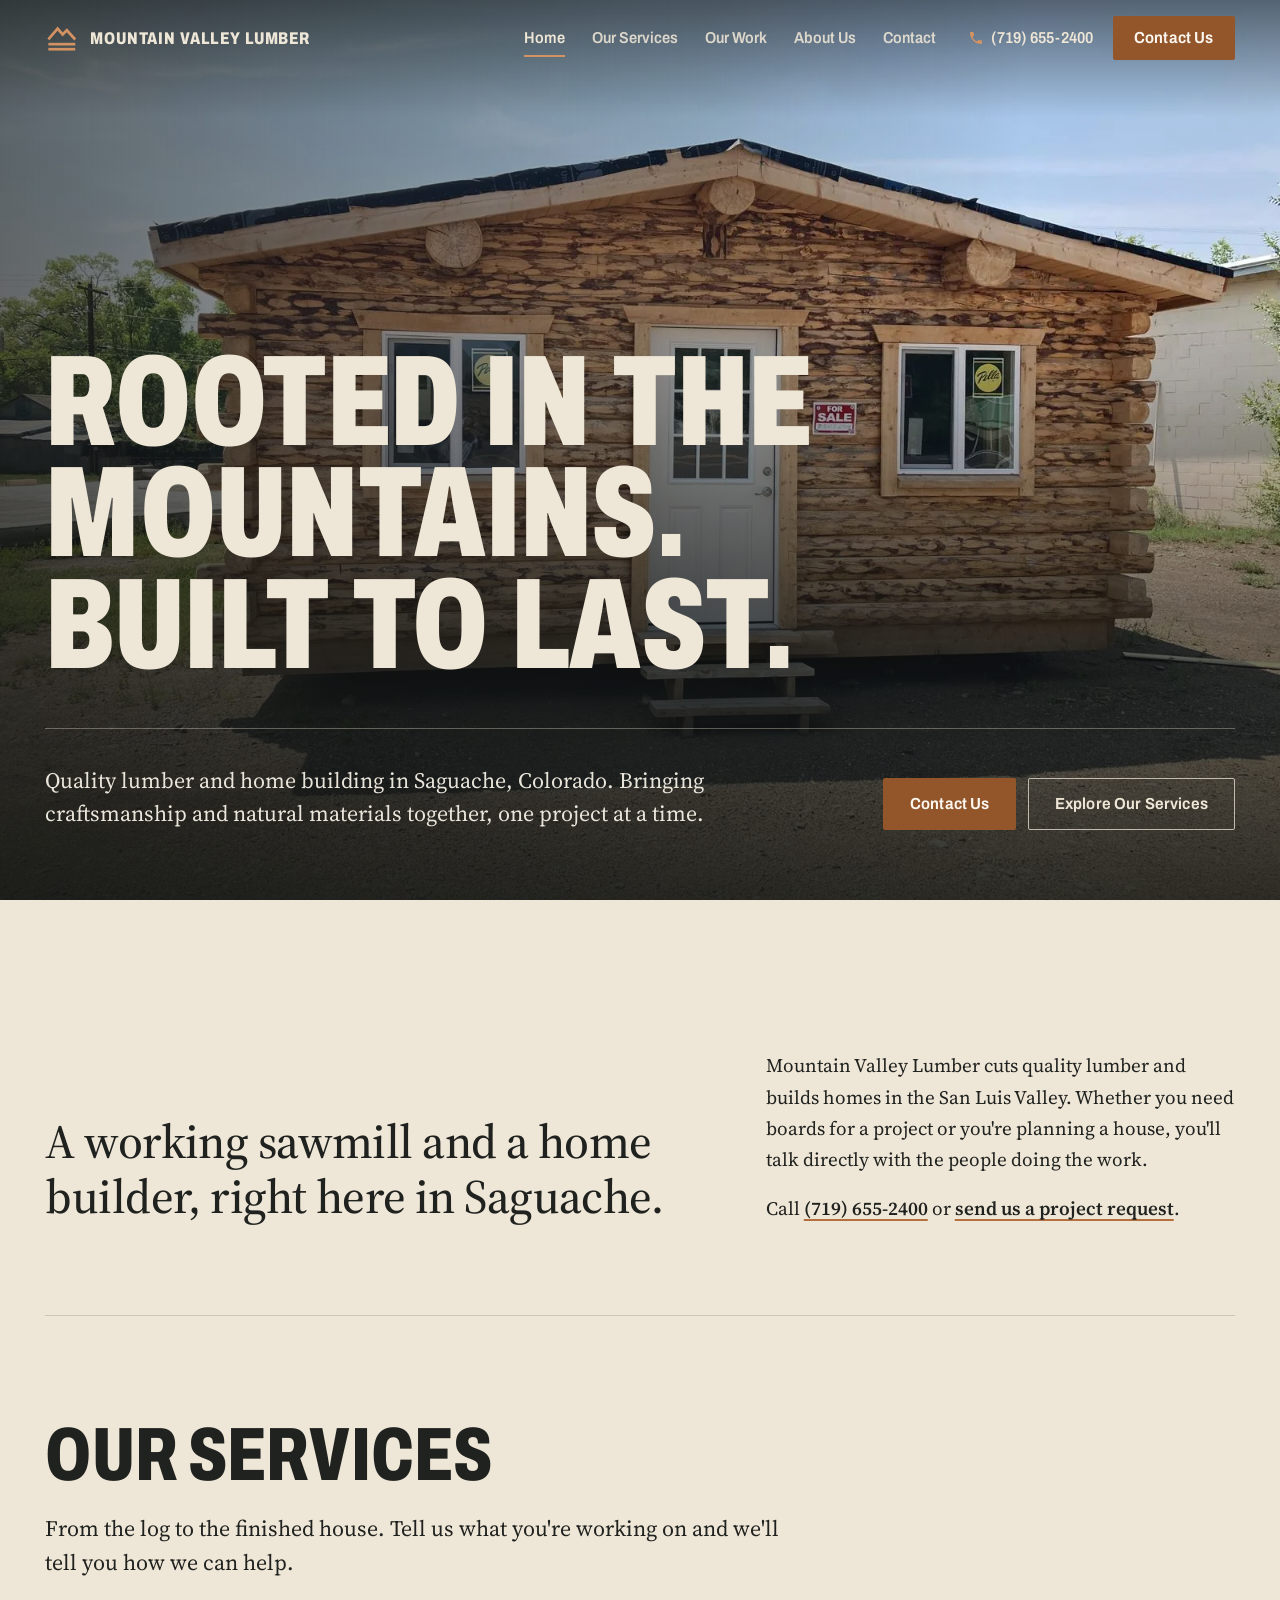
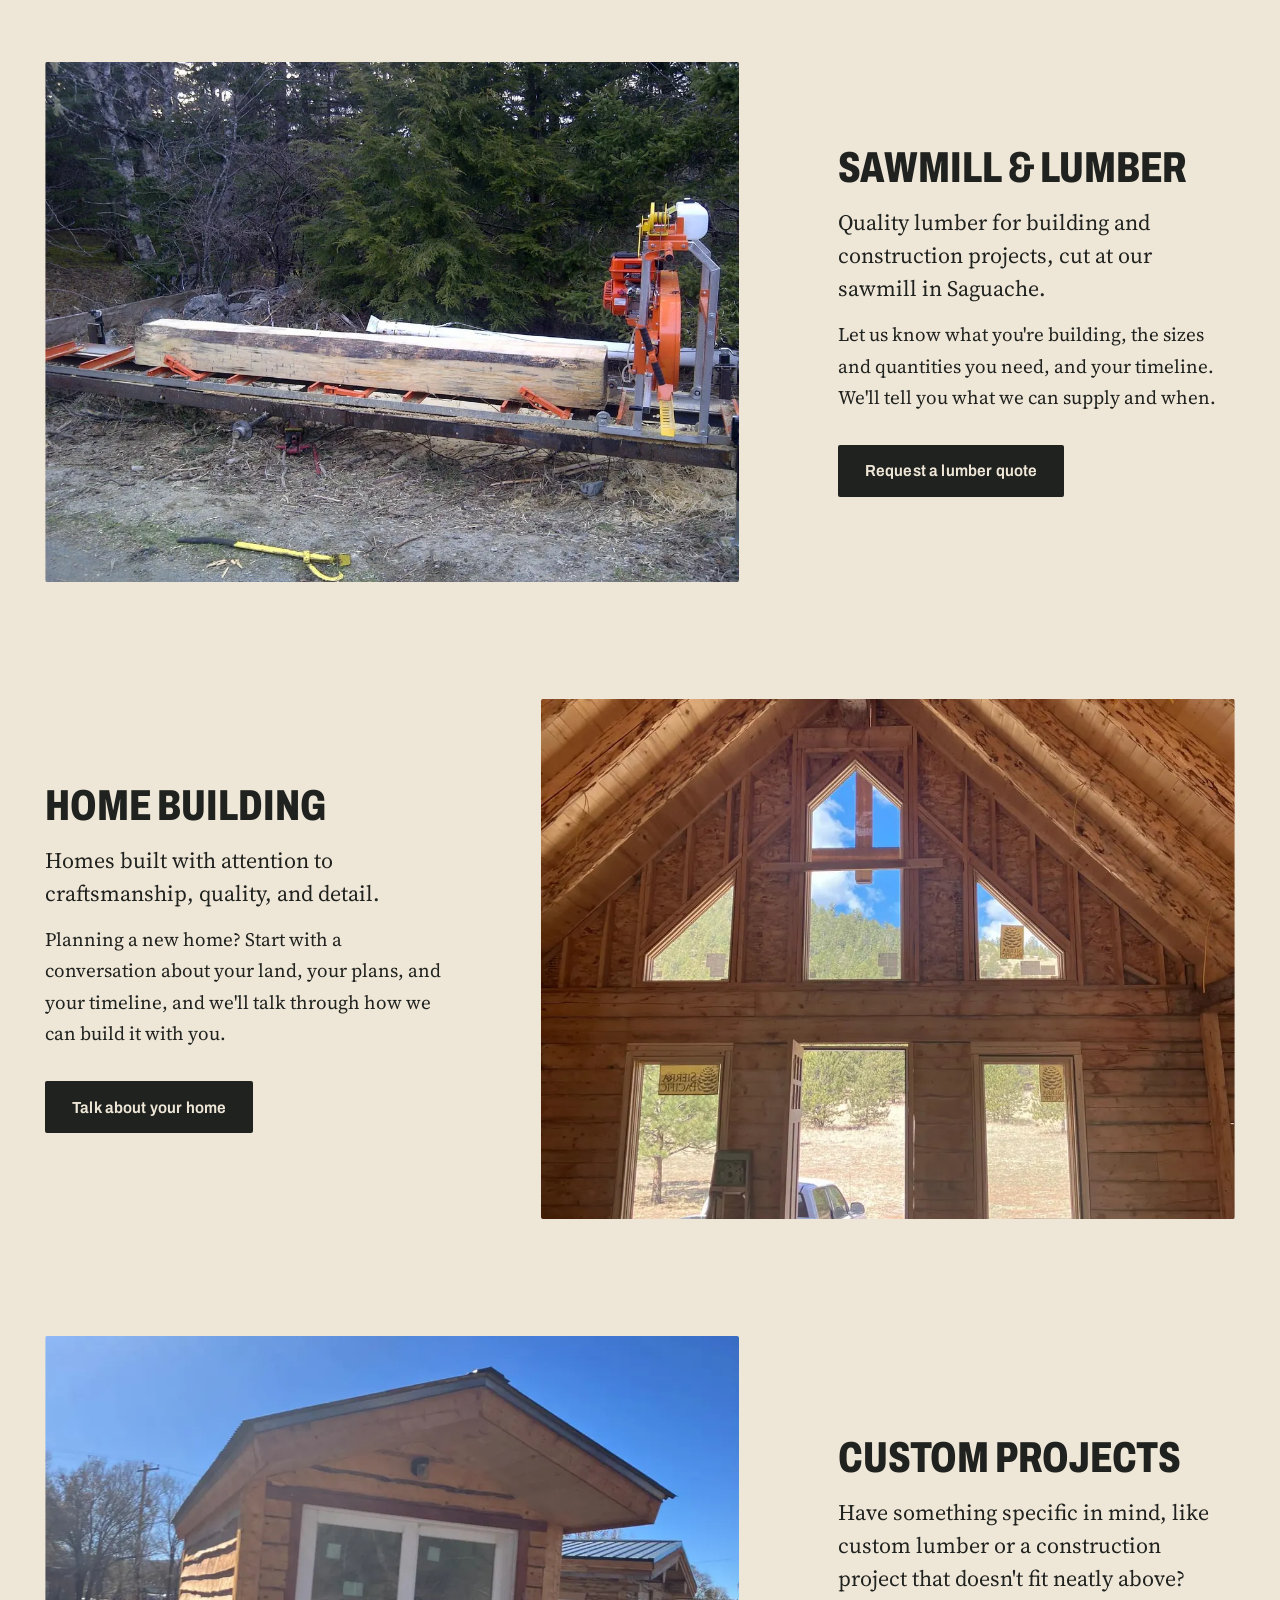
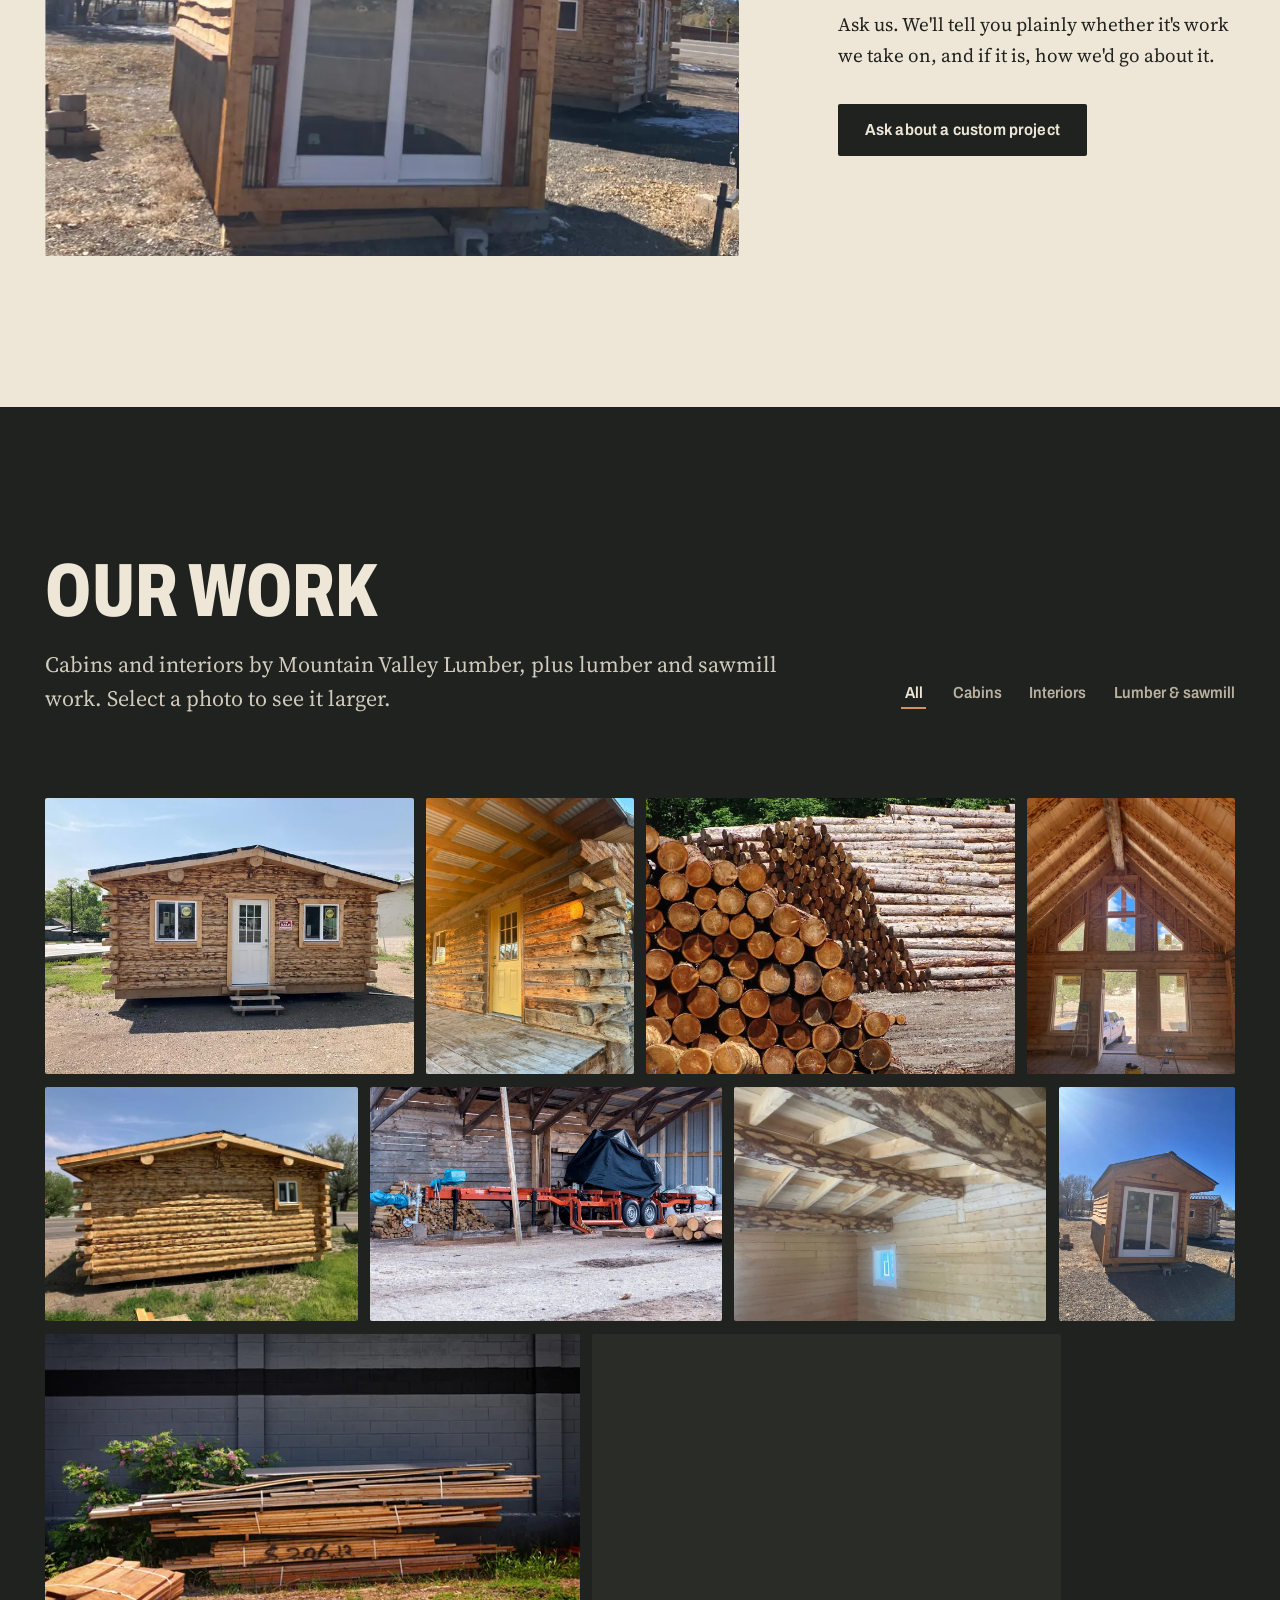
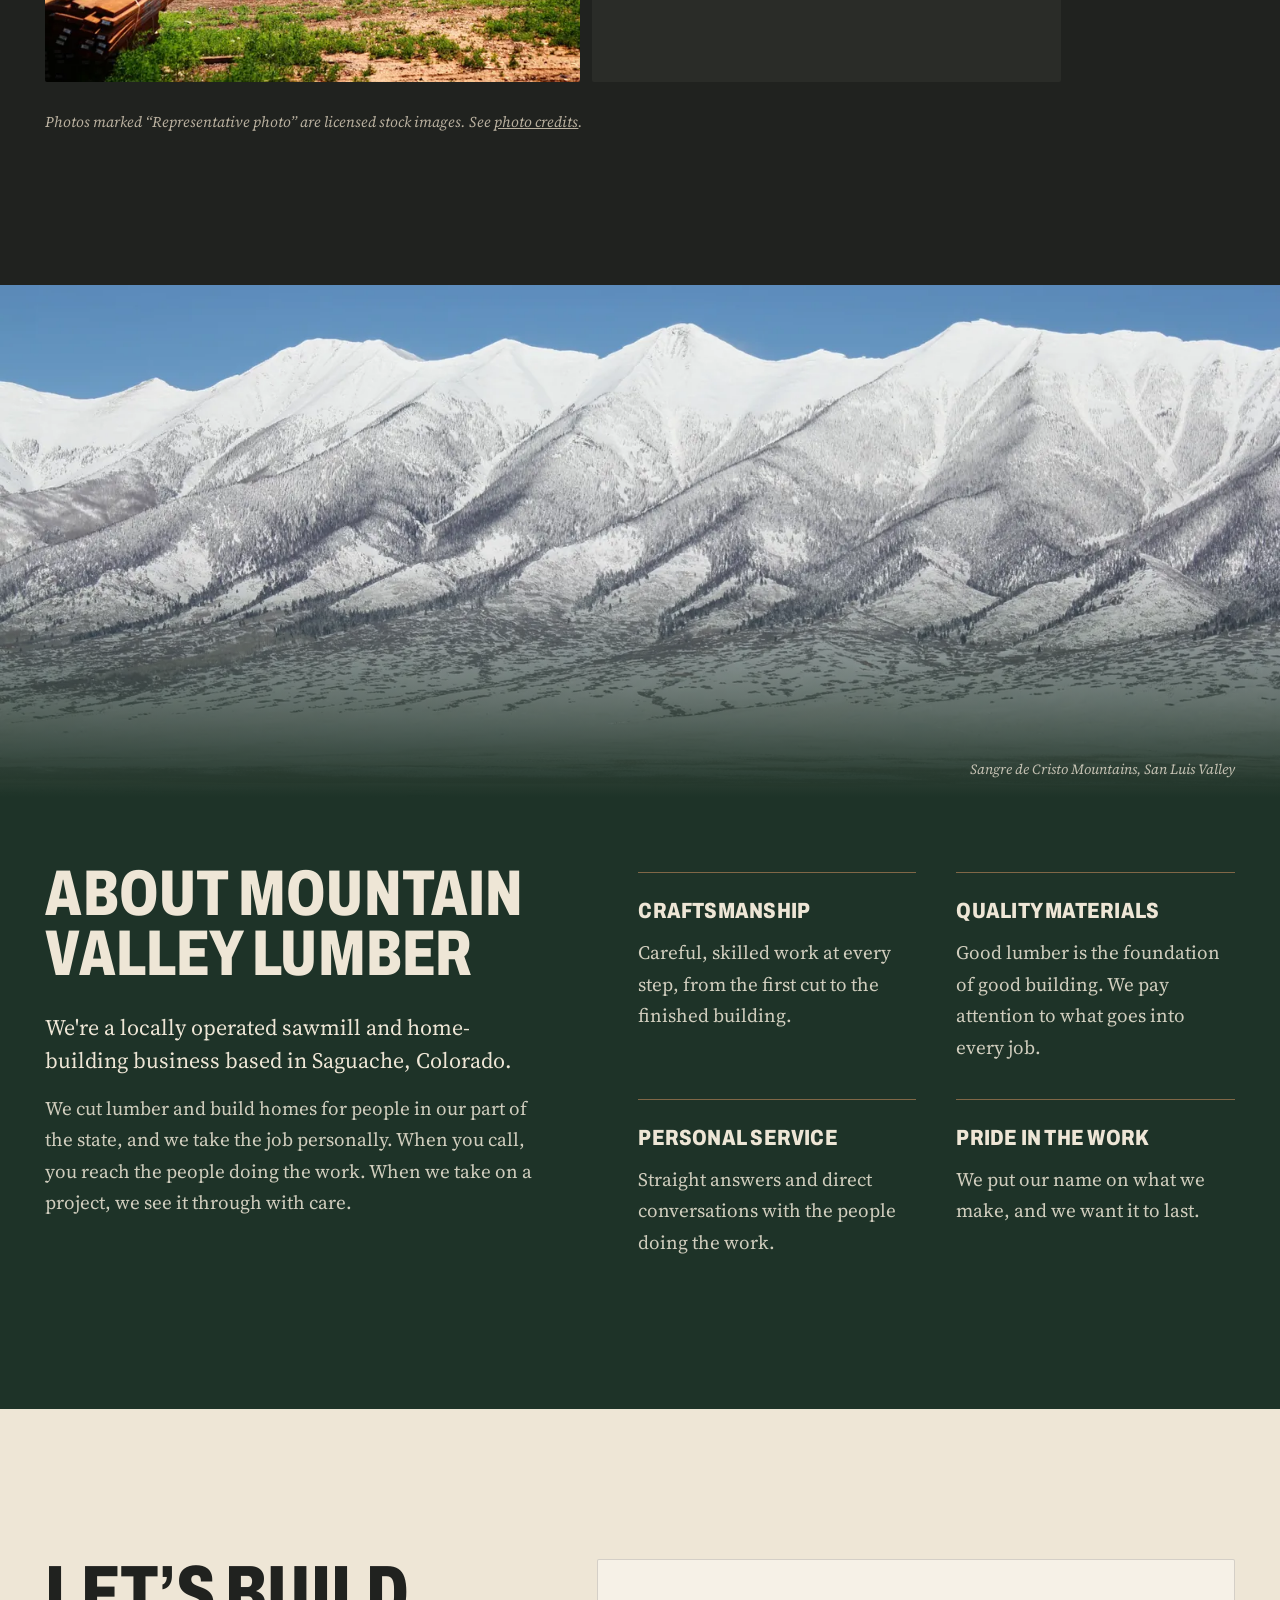
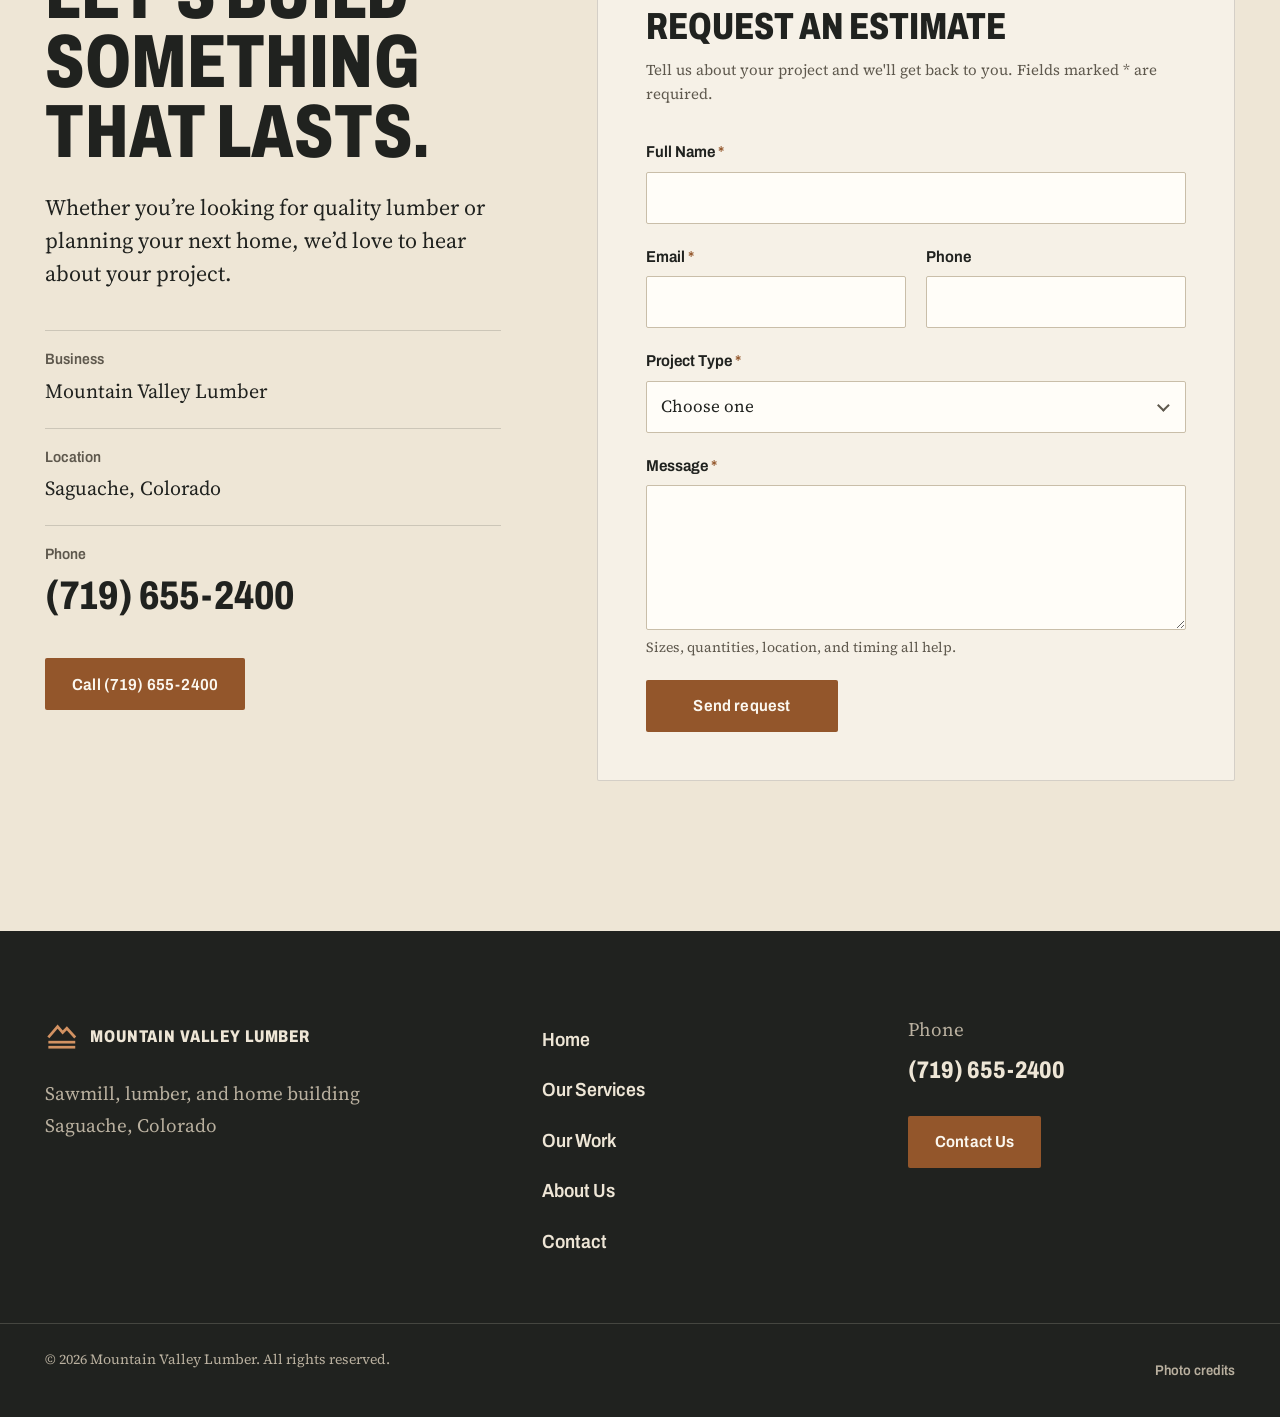
==== index.html @ 99ed1c64 "Publish Mountain Valley Lumber website Co-Authored-By: Claude Opus 5.5 <noreply@anthropic.com>" ====
<!doctype html>
<html lang="en">
<head>
  <meta charset="utf-8">
  <meta name="viewport" content="width=device-width, initial-scale=1, viewport-fit=cover">
  <title>Mountain Valley Lumber | Sawmill, Lumber &amp; Home Building in Saguache, Colorado</title>
  <meta name="description" content="Mountain Valley Lumber is a locally operated sawmill, lumber supplier, and home builder in Saguache, Colorado. Request a lumber quote or talk with us about building your home.">
  <meta name="theme-color" content="#20221F">

  <link rel="canonical" href="https://rubcarv05-max.github.io/mountain-valley-lumber/">
  <meta property="og:type" content="website">
  <meta property="og:title" content="Mountain Valley Lumber | Saguache, Colorado">
  <meta property="og:description" content="Quality lumber and home building in Saguache, Colorado.">
  <meta property="og:url" content="https://rubcarv05-max.github.io/mountain-valley-lumber/">
  <meta property="og:image" content="https://rubcarv05-max.github.io/mountain-valley-lumber/assets/img/og-image.jpg">
  <meta name="twitter:card" content="summary_large_image">

  <link rel="icon" href="assets/img/favicon.svg" type="image/svg+xml">

  <link rel="preconnect" href="https://fonts.googleapis.com">
  <link rel="preconnect" href="https://fonts.gstatic.com" crossorigin>
  <link rel="stylesheet" href="https://fonts.googleapis.com/css2?family=Archivo:wdth,wght@62..125,500..900&family=Source+Serif+4:ital,opsz,wght@0,8..60,400..600;1,8..60,400&display=swap">

  <link rel="preload" as="image" type="image/webp"
        imagesrcset="assets/img/mvl-cabin-front-960.webp 960w, assets/img/mvl-cabin-front-1600.webp 1600w"
        imagesizes="100vw">
  <link rel="stylesheet" href="assets/css/styles.css">
  <script>document.documentElement.classList.add("js")</script>

  <script type="application/ld+json">
  {
    "@context": "https://schema.org",
    "@type": "HomeAndConstructionBusiness",
    "name": "Mountain Valley Lumber",
    "description": "Locally operated sawmill, lumber supplier, and home builder in Saguache, Colorado.",
    "url": "https://rubcarv05-max.github.io/mountain-valley-lumber/",
    "image": "https://rubcarv05-max.github.io/mountain-valley-lumber/assets/img/og-image.jpg",
    "address": {
      "@type": "PostalAddress",
      "addressLocality": "Saguache",
      "addressRegion": "CO",
      "addressCountry": "US"
    },
    "telephone": "+1-719-655-2400",
    "areaServed": "Saguache, Colorado",
    "knowsAbout": ["Sawmill", "Lumber", "Home building"]
  }
  </script>

  <script src="assets/js/config.js" defer></script>
  <script src="assets/js/main.js" defer></script>
</head>
<body>
  <a class="skip-link" href="#main">Skip to content</a>

  <!-- ============ Header ============ -->
  <header class="site-header" data-header>
    <div class="header-inner">
      <a class="brand" href="#top" aria-label="Mountain Valley Lumber, back to top">
        <svg class="brand-mark" viewBox="0 0 40 40" aria-hidden="true">
          <path d="M4 22 L15 9 L21 16 L26 11 L36 22" fill="none" stroke="currentColor" stroke-width="3.2" stroke-linejoin="miter"/>
          <rect x="4" y="26" width="32" height="3.2" fill="currentColor"/>
          <rect x="4" y="32" width="32" height="3.2" fill="currentColor"/>
        </svg>
        <span class="brand-name">Mountain Valley Lumber</span>
      </a>

      <nav class="primary-nav" aria-label="Main">
        <ul>
          <li><a href="#top">Home</a></li>
          <li><a href="#services">Our Services</a></li>
          <li><a href="#work">Our Work</a></li>
          <li><a href="#about">About Us</a></li>
          <li><a href="#contact">Contact</a></li>
        </ul>
      </nav>

      <div class="header-actions">
        <a class="header-phone" href="tel:+17196552400" data-phone-link>
          <svg viewBox="0 0 24 24" aria-hidden="true"><path d="M6.6 10.8a15.2 15.2 0 0 0 6.6 6.6l2.2-2.2a1 1 0 0 1 1-.25 11.4 11.4 0 0 0 3.6.57 1 1 0 0 1 1 1V20a1 1 0 0 1-1 1A17 17 0 0 1 3 4a1 1 0 0 1 1-1h3.5a1 1 0 0 1 1 1c0 1.25.2 2.45.57 3.57a1 1 0 0 1-.25 1z" fill="currentColor"/></svg>
          <span data-phone>(719) 655-2400</span>
        </a>
        <a class="btn btn-copper header-cta" href="#contact">Contact Us</a>
        <button class="menu-toggle" type="button" aria-expanded="false" aria-controls="mobile-menu" data-menu-toggle>
          <span class="menu-toggle-bars" aria-hidden="true"></span>
          <span class="visually-hidden">Menu</span>
        </button>
      </div>
    </div>
  </header>

  <!-- Mobile menu -->
  <div class="mobile-menu" id="mobile-menu" data-mobile-menu hidden>
    <nav aria-label="Mobile">
      <ul>
        <li><a href="#top">Home</a></li>
        <li><a href="#services">Our Services</a></li>
        <li><a href="#work">Our Work</a></li>
        <li><a href="#about">About Us</a></li>
        <li><a href="#contact">Contact</a></li>
      </ul>
    </nav>
    <div class="mobile-menu-foot">
      <a class="btn btn-copper btn-block" href="#contact">Request an estimate</a>
      <p>Saguache, Colorado<br><a href="tel:+17196552400" data-phone-link><span data-phone>(719) 655-2400</span></a></p>
    </div>
  </div>

  <main id="main">

    <!-- ============ Hero ============ -->
    <section class="hero" id="top" aria-labelledby="hero-title">
      <picture class="hero-media">
        <img src="assets/img/mvl-cabin-front-1600.webp"
             srcset="assets/img/mvl-cabin-front-960.webp 960w, assets/img/mvl-cabin-front-1600.webp 1600w"
             sizes="100vw" width="1600" height="1200"
             alt="A Mountain Valley Lumber log cabin with saddle-notched corners, two windows, and a white front door"
             fetchpriority="high">
      </picture>
      <div class="hero-content wrap">
        <h1 class="hero-title" id="hero-title">
          <span class="line"><span>Rooted in the</span></span>
          <span class="line"><span>Mountains.</span></span>
          <span class="line"><span>Built to Last.</span></span>
        </h1>
        <div class="hero-foot">
          <p class="hero-sub">Quality lumber and home building in Saguache, Colorado. Bringing craftsmanship and natural materials together, one project at a time.</p>
          <div class="hero-actions">
            <a class="btn btn-copper" href="#contact">Contact Us</a>
            <a class="btn btn-ghost" href="#services">Explore Our Services</a>
          </div>
        </div>
      </div>
    </section>

    <!-- ============ Intro ============ -->
    <section class="intro" aria-labelledby="intro-title">
      <div class="wrap intro-grid">
        <h2 class="intro-title" id="intro-title">A working sawmill and a home builder, right here in Saguache.</h2>
        <div class="intro-body">
          <p>Mountain Valley Lumber cuts quality lumber and builds homes in the San Luis Valley. Whether you need boards for a project or you're planning a house, you'll talk directly with the people doing the work.</p>
          <p class="intro-call">Call <a href="tel:+17196552400" data-phone-link><span data-phone>(719) 655-2400</span></a> or <a href="#contact">send us a project request</a>.</p>
        </div>
      </div>
    </section>

    <!-- ============ Services ============ -->
    <section class="services" id="services" aria-labelledby="services-title">
      <div class="wrap">
        <header class="section-head">
          <h2 class="section-title" id="services-title">Our Services</h2>
          <p class="section-lede">From the log to the finished house. Tell us what you're working on and we'll tell you how we can help.</p>
        </header>

        <article class="service" aria-labelledby="svc-lumber">
          <figure class="service-media reveal">
            <img src="assets/img/sawmill-portable-cant-1100.webp"
                 srcset="assets/img/sawmill-portable-cant-640.webp 640w, assets/img/sawmill-portable-cant-1100.webp 1100w"
                 sizes="(min-width: 900px) 55vw, 100vw" width="1100" height="825" loading="lazy" decoding="async"
                 alt="A squared timber resting on the bed of a portable sawmill">
          </figure>
          <div class="service-body">
            <h3 class="service-title" id="svc-lumber">Sawmill &amp; Lumber</h3>
            <p>Quality lumber for building and construction projects, cut at our sawmill in Saguache.</p>
            <p>Let us know what you're building, the sizes and quantities you need, and your timeline. We'll tell you what we can supply and when.</p>
            <a class="btn btn-dark" href="#contact" data-project="Lumber">Request a lumber quote</a>
          </div>
        </article>

        <article class="service service-flip" aria-labelledby="svc-homes">
          <figure class="service-media reveal">
            <img src="assets/img/mvl-cathedral-ceiling-wide-1100.webp"
                 srcset="assets/img/mvl-cathedral-ceiling-wide-640.webp 640w, assets/img/mvl-cathedral-ceiling-wide-1100.webp 1100w"
                 sizes="(min-width: 900px) 55vw, 100vw" width="1100" height="825" loading="lazy" decoding="async"
                 alt="Gable windows and log rafters inside a home under construction">
          </figure>
          <div class="service-body">
            <h3 class="service-title" id="svc-homes">Home Building</h3>
            <p>Homes built with attention to craftsmanship, quality, and detail.</p>
            <p>Planning a new home? Start with a conversation about your land, your plans, and your timeline, and we'll talk through how we can build it with you.</p>
            <a class="btn btn-dark" href="#contact" data-project="Home building">Talk about your home</a>
          </div>
        </article>

        <article class="service" aria-labelledby="svc-custom">
          <figure class="service-media reveal">
            <img src="assets/img/mvl-custom-cabin-wide-1100.webp"
                 srcset="assets/img/mvl-custom-cabin-wide-640.webp 640w, assets/img/mvl-custom-cabin-wide-1100.webp 1100w"
                 sizes="(min-width: 900px) 55vw, 100vw" width="1100" height="825" loading="lazy" decoding="async"
                 alt="A small custom cabin with live-edge siding and a sliding glass door">
          </figure>
          <div class="service-body">
            <h3 class="service-title" id="svc-custom">Custom Projects</h3>
            <p>Have something specific in mind, like custom lumber or a construction project that doesn't fit neatly above?</p>
            <p>Ask us. We'll tell you plainly whether it's work we take on, and if it is, how we'd go about it.</p>
            <a class="btn btn-dark" href="#contact" data-project="Custom project">Ask about a custom project</a>
          </div>
        </article>
      </div>
    </section>

    <!-- ============ Work / Gallery ============ -->
    <section class="work" id="work" aria-labelledby="work-title">
      <div class="wrap">
        <header class="section-head section-head-split">
          <div>
            <h2 class="section-title" id="work-title">Our Work</h2>
            <p class="section-lede">Cabins and interiors by Mountain Valley Lumber, plus lumber and sawmill work. Select a photo to see it larger.</p>
          </div>
          <div class="filters" role="group" aria-label="Filter photos">
            <button type="button" class="filter" aria-pressed="true" data-filter="all">All</button>
            <button type="button" class="filter" aria-pressed="false" data-filter="cabins">Cabins</button>
            <button type="button" class="filter" aria-pressed="false" data-filter="interiors">Interiors</button>
            <button type="button" class="filter" aria-pressed="false" data-filter="lumber">Lumber &amp; sawmill</button>
          </div>
        </header>

        <ul class="gallery" data-gallery>
          <li class="tile" style="--ar: 1.333" data-category="cabins">
            <button type="button" class="tile-btn" data-full="assets/img/mvl-cabin-front-1200.webp">
              <img src="assets/img/mvl-cabin-front-640.webp" srcset="assets/img/mvl-cabin-front-640.webp 640w, assets/img/mvl-cabin-front-1200.webp 1200w" sizes="(min-width: 900px) 40vw, 50vw" width="640" height="480" loading="lazy" decoding="async" alt="A log cabin with saddle-notched corners, two windows, and a white front door">
              <span class="tile-caption"><strong>Log cabin</strong><span>Mountain Valley Lumber</span></span>
            </button>
          </li>
          <li class="tile" style="--ar: 0.750" data-category="cabins">
            <button type="button" class="tile-btn" data-full="assets/img/mvl-porch-1200.webp">
              <img src="assets/img/mvl-porch-640.webp" srcset="assets/img/mvl-porch-640.webp 640w, assets/img/mvl-porch-1200.webp 1200w" sizes="(min-width: 900px) 40vw, 50vw" width="640" height="853" loading="lazy" decoding="async" alt="A covered porch on a log home with a yellow front door and stacked log corners in evening light">
              <span class="tile-caption"><strong>Covered porch</strong><span>Mountain Valley Lumber</span></span>
            </button>
          </li>
          <li class="tile" style="--ar: 1.333" data-category="lumber">
            <button type="button" class="tile-btn" data-full="assets/img/gallery-log-stacks-1200.webp">
              <img src="assets/img/gallery-log-stacks-640.webp" srcset="assets/img/gallery-log-stacks-640.webp 640w, assets/img/gallery-log-stacks-1200.webp 1200w" sizes="(min-width: 900px) 40vw, 50vw" width="640" height="480" loading="lazy" decoding="async" alt="Stacked logs with their cut ends showing">
              <span class="tile-caption"><strong>Log inventory</strong><span>Representative photo</span></span>
            </button>
          </li>
          <li class="tile" style="--ar: 0.750" data-category="interiors">
            <button type="button" class="tile-btn" data-full="assets/img/mvl-cathedral-ceiling-1200.webp">
              <img src="assets/img/mvl-cathedral-ceiling-640.webp" srcset="assets/img/mvl-cathedral-ceiling-640.webp 640w, assets/img/mvl-cathedral-ceiling-1200.webp 1200w" sizes="(min-width: 900px) 40vw, 50vw" width="640" height="853" loading="lazy" decoding="async" alt="A vaulted ceiling with log rafters and gable windows above the front door, during construction">
              <span class="tile-caption"><strong>Vaulted log ceiling</strong><span>Mountain Valley Lumber</span></span>
            </button>
          </li>
          <li class="tile" style="--ar: 1.333" data-category="cabins">
            <button type="button" class="tile-btn" data-full="assets/img/mvl-cabin-side-1200.webp">
              <img src="assets/img/mvl-cabin-side-640.webp" srcset="assets/img/mvl-cabin-side-640.webp 640w, assets/img/mvl-cabin-side-1200.webp 1200w" sizes="(min-width: 900px) 40vw, 50vw" width="640" height="480" loading="lazy" decoding="async" alt="The side wall of a log cabin with saddle-notched corners and log purlin ends under the roof">
              <span class="tile-caption"><strong>Log cabin, side view</strong><span>Mountain Valley Lumber</span></span>
            </button>
          </li>
          <li class="tile" style="--ar: 1.499" data-category="lumber">
            <button type="button" class="tile-btn" data-full="assets/img/gallery-bandsaw-mill-1200.webp">
              <img src="assets/img/gallery-bandsaw-mill-640.webp" srcset="assets/img/gallery-bandsaw-mill-640.webp 640w, assets/img/gallery-bandsaw-mill-1200.webp 1200w" sizes="(min-width: 900px) 40vw, 50vw" width="640" height="427" loading="lazy" decoding="async" alt="A band sawmill under a covered shed with logs beside it">
              <span class="tile-caption"><strong>Band sawmill</strong><span>Representative photo</span></span>
            </button>
          </li>
          <li class="tile" style="--ar: 1.333" data-category="interiors">
            <button type="button" class="tile-btn" data-full="assets/img/mvl-interior-beams-1200.webp">
              <img src="assets/img/mvl-interior-beams-640.webp" srcset="assets/img/mvl-interior-beams-640.webp 640w, assets/img/mvl-interior-beams-1200.webp 1200w" sizes="(min-width: 900px) 40vw, 50vw" width="640" height="480" loading="lazy" decoding="async" alt="An interior with log beams, rafters, and hand-hewn plank walls">
              <span class="tile-caption"><strong>Log beams and hewn walls</strong><span>Mountain Valley Lumber</span></span>
            </button>
          </li>
          <li class="tile" style="--ar: 0.750" data-category="cabins">
            <button type="button" class="tile-btn" data-full="assets/img/mvl-custom-cabin-1200.webp">
              <img src="assets/img/mvl-custom-cabin-640.webp" srcset="assets/img/mvl-custom-cabin-640.webp 640w, assets/img/mvl-custom-cabin-1200.webp 1200w" sizes="(min-width: 900px) 40vw, 50vw" width="640" height="853" loading="lazy" decoding="async" alt="A small cabin with live-edge siding and a sliding glass door, with a log cabin behind it">
              <span class="tile-caption"><strong>Small custom cabin</strong><span>Mountain Valley Lumber</span></span>
            </button>
          </li>
          <li class="tile" style="--ar: 1.520" data-category="lumber">
            <button type="button" class="tile-btn" data-full="assets/img/gallery-lumber-pile-1200.webp">
              <img src="assets/img/gallery-lumber-pile-640.webp" srcset="assets/img/gallery-lumber-pile-640.webp 640w, assets/img/gallery-lumber-pile-1200.webp 1200w" sizes="(min-width: 900px) 40vw, 50vw" width="640" height="421" loading="lazy" decoding="async" alt="A pile of rough-cut boards in a yard">
              <span class="tile-caption"><strong>Rough-cut boards</strong><span>Representative photo</span></span>
            </button>
          </li>
          <li class="tile" style="--ar: 1.333" data-category="lumber">
            <button type="button" class="tile-btn" data-full="assets/img/sawmill-portable-cant-1100.webp">
              <img src="assets/img/sawmill-portable-cant-640.webp" srcset="assets/img/sawmill-portable-cant-640.webp 640w, assets/img/sawmill-portable-cant-1100.webp 1100w" sizes="(min-width: 900px) 40vw, 50vw" width="640" height="480" loading="lazy" decoding="async" alt="A portable sawmill with a freshly squared log">
              <span class="tile-caption"><strong>Squaring a log</strong><span>Representative photo</span></span>
            </button>
          </li>
        </ul>
        <p class="gallery-note">Photos marked “Representative photo” are licensed stock images. See <a href="credits.html">photo credits</a>.</p>
      </div>
    </section>

    <!-- ============ About ============ -->
    <section class="about" id="about" aria-labelledby="about-title">
      <figure class="about-media">
        <img src="assets/img/sangre-de-cristo-range-1600.webp"
             srcset="assets/img/sangre-de-cristo-range-960.webp 960w, assets/img/sangre-de-cristo-range-1600.webp 1600w, assets/img/sangre-de-cristo-range-2400.webp 2400w"
             sizes="100vw" width="2400" height="1028" loading="lazy" decoding="async"
             alt="The snow-covered Sangre de Cristo Mountains rising above the San Luis Valley">
        <figcaption>Sangre de Cristo Mountains, San Luis Valley</figcaption>
      </figure>
      <div class="wrap about-grid">
        <div class="about-intro">
          <h2 class="section-title" id="about-title">About Mountain Valley Lumber</h2>
          <p class="about-lede">We're a locally operated sawmill and home-building business based in Saguache, Colorado.</p>
          <p>We cut lumber and build homes for people in our part of the state, and we take the job personally. When you call, you reach the people doing the work. When we take on a project, we see it through with care.</p>
        </div>
        <ul class="values">
          <li>
            <h3>Craftsmanship</h3>
            <p>Careful, skilled work at every step, from the first cut to the finished building.</p>
          </li>
          <li>
            <h3>Quality materials</h3>
            <p>Good lumber is the foundation of good building. We pay attention to what goes into every job.</p>
          </li>
          <li>
            <h3>Personal service</h3>
            <p>Straight answers and direct conversations with the people doing the work.</p>
          </li>
          <li>
            <h3>Pride in the work</h3>
            <p>We put our name on what we make, and we want it to last.</p>
          </li>
        </ul>
      </div>
    </section>

    <!-- ============ Contact ============ -->
    <section class="contact" id="contact" aria-labelledby="contact-title">
      <div class="wrap contact-grid">
        <div class="contact-info">
          <h2 class="section-title" id="contact-title">Let’s Build Something That Lasts.</h2>
          <p class="contact-lede">Whether you’re looking for quality lumber or planning your next home, we’d love to hear about your project.</p>

          <dl class="contact-details">
            <div>
              <dt>Business</dt>
              <dd>Mountain Valley Lumber</dd>
            </div>
            <div>
              <dt>Location</dt>
              <dd>Saguache, Colorado</dd>
            </div>
            <div>
              <dt>Phone</dt>
              <dd><a class="contact-phone" href="tel:+17196552400" data-phone-link><span data-phone>(719) 655-2400</span></a></dd>
            </div>
          </dl>
          <a class="btn btn-copper contact-call" href="tel:+17196552400" data-phone-link data-phone-cta>Call (719) 655-2400</a>
        </div>

        <div class="form-panel">
          <h3 class="form-title" id="estimate-title">Request an Estimate</h3>
          <p class="form-intro">Tell us about your project and we'll get back to you. Fields marked <span aria-hidden="true">*</span><span class="visually-hidden">with an asterisk</span> are required.</p>

          <form class="estimate-form" id="estimate-form" aria-labelledby="estimate-title" novalidate data-estimate-form>
            <div class="field">
              <label for="f-name">Full Name <span class="req" aria-hidden="true">*</span></label>
              <input id="f-name" name="name" type="text" autocomplete="name" required aria-describedby="f-name-err">
              <p class="field-error" id="f-name-err" data-error-for="f-name"></p>
            </div>
            <div class="field-row">
              <div class="field">
                <label for="f-email">Email <span class="req" aria-hidden="true">*</span></label>
                <input id="f-email" name="email" type="email" autocomplete="email" inputmode="email" required aria-describedby="f-email-err">
                <p class="field-error" id="f-email-err" data-error-for="f-email"></p>
              </div>
              <div class="field">
                <label for="f-phone">Phone</label>
                <input id="f-phone" name="phone" type="tel" autocomplete="tel" inputmode="tel">
              </div>
            </div>
            <div class="field">
              <label for="f-type">Project Type <span class="req" aria-hidden="true">*</span></label>
              <div class="select-wrap">
                <select id="f-type" name="project_type" required aria-describedby="f-type-err">
                  <option value="">Choose one</option>
                  <option>Lumber</option>
                  <option>Home building</option>
                  <option>Custom project</option>
                  <option>Something else</option>
                </select>
              </div>
              <p class="field-error" id="f-type-err" data-error-for="f-type"></p>
            </div>
            <div class="field">
              <label for="f-message">Message <span class="req" aria-hidden="true">*</span></label>
              <textarea id="f-message" name="message" rows="5" required aria-describedby="f-message-hint f-message-err"></textarea>
              <p class="field-hint" id="f-message-hint">Sizes, quantities, location, and timing all help.</p>
              <p class="field-error" id="f-message-err" data-error-for="f-message"></p>
            </div>
            <!-- Spam trap: hidden from people, often filled by bots -->
            <div class="hp" aria-hidden="true">
              <label for="f-company">Leave this field empty</label>
              <input id="f-company" name="_gotcha" type="text" tabindex="-1" autocomplete="off">
            </div>
            <button class="btn btn-copper btn-submit" type="submit" data-submit>
              <span class="btn-label">Send request</span>
            </button>
            <div class="form-status" role="status" aria-live="polite" data-form-status></div>
          </form>
        </div>
      </div>
    </section>
  </main>

  <!-- ============ Footer ============ -->
  <footer class="site-footer">
    <div class="wrap footer-grid">
      <div class="footer-brand">
        <a class="brand" href="#top">
          <svg class="brand-mark" viewBox="0 0 40 40" aria-hidden="true">
            <path d="M4 22 L15 9 L21 16 L26 11 L36 22" fill="none" stroke="currentColor" stroke-width="3.2" stroke-linejoin="miter"/>
            <rect x="4" y="26" width="32" height="3.2" fill="currentColor"/>
            <rect x="4" y="32" width="32" height="3.2" fill="currentColor"/>
          </svg>
          <span class="brand-name">Mountain Valley Lumber</span>
        </a>
        <p>Sawmill, lumber, and home building<br>Saguache, Colorado</p>
      </div>
      <nav class="footer-nav" aria-label="Footer">
        <ul>
          <li><a href="#top">Home</a></li>
          <li><a href="#services">Our Services</a></li>
          <li><a href="#work">Our Work</a></li>
          <li><a href="#about">About Us</a></li>
          <li><a href="#contact">Contact</a></li>
        </ul>
      </nav>
      <div class="footer-contact">
        <p>Phone<br><a href="tel:+17196552400" data-phone-link><span data-phone>(719) 655-2400</span></a></p>
        <a class="btn btn-copper" href="#contact">Contact Us</a>
      </div>
    </div>
    <div class="wrap footer-base">
      <p>&copy; <span data-year>2026</span> Mountain Valley Lumber. All rights reserved.</p>
      <p><a href="credits.html">Photo credits</a></p>
    </div>
  </footer>

  <!-- Mobile contact bar -->
  <div class="mobile-bar" data-mobile-bar>
    <a class="mobile-bar-call" href="tel:+17196552400" data-phone-link>
      <svg viewBox="0 0 24 24" aria-hidden="true"><path d="M6.6 10.8a15.2 15.2 0 0 0 6.6 6.6l2.2-2.2a1 1 0 0 1 1-.25 11.4 11.4 0 0 0 3.6.57 1 1 0 0 1 1 1V20a1 1 0 0 1-1 1A17 17 0 0 1 3 4a1 1 0 0 1 1-1h3.5a1 1 0 0 1 1 1c0 1.25.2 2.45.57 3.57a1 1 0 0 1-.25 1z" fill="currentColor"/></svg>
      <span data-call-label>Call us</span>
    </a>
    <a class="mobile-bar-estimate" href="#estimate-form">Request an estimate</a>
  </div>

  <!-- Gallery lightbox -->
  <dialog class="lightbox" data-lightbox aria-label="Project photo">
    <figure class="lightbox-figure">
      <img src="assets/img/mvl-cabin-front-640.webp" alt="" loading="lazy" data-lightbox-img>
      <figcaption data-lightbox-caption></figcaption>
    </figure>
    <button type="button" class="lb-btn lb-close" data-lb-close aria-label="Close">
      <svg viewBox="0 0 24 24" aria-hidden="true"><path d="M5 5l14 14M19 5L5 19" stroke="currentColor" stroke-width="2" fill="none"/></svg>
    </button>
    <button type="button" class="lb-btn lb-prev" data-lb-prev aria-label="Previous photo">
      <svg viewBox="0 0 24 24" aria-hidden="true"><path d="M15 4l-8 8 8 8" stroke="currentColor" stroke-width="2" fill="none"/></svg>
    </button>
    <button type="button" class="lb-btn lb-next" data-lb-next aria-label="Next photo">
      <svg viewBox="0 0 24 24" aria-hidden="true"><path d="M9 4l8 8-8 8" stroke="currentColor" stroke-width="2" fill="none"/></svg>
    </button>
  </dialog>
</body>
</html>
---- assets/css/styles.css ----
/* =========================================================
   Mountain Valley Lumber — styles
   ---------------------------------------------------------
   1. Tokens
   2. Base
   3. Layout helpers
   4. Buttons
   5. Header + mobile menu
   6. Hero
   7. Intro
   8. Services
   9. Work / gallery + lightbox
   10. About
   11. Contact + form
   12. Footer + mobile bar
   13. Motion preferences
   ========================================================= */

/* 1. Tokens ------------------------------------------------ */
:root {
  /* Palette */
  --forest: #1e3328;
  --forest-deep: #172820;
  --charcoal: #20221f;
  --charcoal-2: #2a2c28;
  --cream: #eee6d6;
  --cream-soft: #f6f1e7;
  --paper: #fffdf8;
  --wood: #7a5233;
  --copper: #b4713f;          /* rules and small accents */
  --copper-btn: #93562b;      /* buttons: 5.4:1 with cream text */
  --copper-btn-deep: #74421f;
  --copper-light: #d29262;    /* copper text on dark backgrounds */
  --ink: var(--charcoal);
  --ink-muted: #5e584d;
  --cream-muted: #b9b09f;
  --line-dark: rgba(32, 34, 31, 0.16);
  --line-light: rgba(238, 230, 214, 0.18);
  --error: #9b2c1f;

  /* Type */
  --font-display: "Archivo", "Arial Narrow", "Helvetica Neue", Arial, sans-serif;
  --font-body: "Source Serif 4", Georgia, "Times New Roman", serif;
  --fs-small: 0.9375rem;
  --fs-body: clamp(1.0625rem, 1rem + 0.25vw, 1.1875rem);
  --fs-lede: clamp(1.1875rem, 1.05rem + 0.5vw, 1.375rem);
  --fs-h3: clamp(1.875rem, 1.35rem + 1.7vw, 2.75rem);
  --fs-h2: clamp(2.625rem, 1.6rem + 3.9vw, 5rem);
  --fs-hero: clamp(3.4rem, 1.2rem + 8.6vw, 8.75rem);

  /* Space + layout */
  --gutter: clamp(1.25rem, 0.6rem + 2.8vw, 3rem);
  --section: clamp(5rem, 3rem + 8vw, 10rem);
  --max: 82rem;
  --header-h: 4.75rem;
  --radius: 2px;

  --ease-out: cubic-bezier(0.2, 0.7, 0.1, 1);
}

/* 2. Base -------------------------------------------------- */
*, *::before, *::after { box-sizing: border-box; }

html {
  scroll-behavior: smooth;
  scroll-padding-top: var(--header-h);
  -webkit-text-size-adjust: 100%;
}

body {
  margin: 0;
  background: var(--cream);
  color: var(--ink);
  font-family: var(--font-body);
  font-size: var(--fs-body);
  font-optical-sizing: auto;
  line-height: 1.65;
  text-rendering: optimizeLegibility;
  -webkit-font-smoothing: antialiased;
}

img { display: block; max-width: 100%; height: auto; }
figure { margin: 0; }
ul { margin: 0; padding: 0; list-style: none; }
h1, h2, h3, p { margin: 0; }
a { color: inherit; }
button, input, select, textarea { font: inherit; color: inherit; }

:focus-visible {
  outline: 3px solid var(--copper-light);
  outline-offset: 3px;
}

.visually-hidden {
  position: absolute !important;
  width: 1px; height: 1px;
  overflow: hidden; clip: rect(0 0 0 0);
  white-space: nowrap;
}

.skip-link {
  position: fixed;
  top: 0.75rem; left: 0.75rem;
  z-index: 100;
  padding: 0.75rem 1rem;
  background: var(--cream);
  color: var(--charcoal);
  font-family: var(--font-display);
  font-weight: 700;
  transform: translateY(-160%);
  transition: transform 0.2s;
}
.skip-link:focus { transform: none; }

/* 3. Layout helpers --------------------------------------- */
.wrap {
  width: 100%;
  max-width: calc(var(--max) + var(--gutter) * 2);
  margin-inline: auto;
  padding-inline: var(--gutter);
}

.section-title {
  font-family: var(--font-display);
  font-size: var(--fs-h2);
  font-weight: 800;
  font-stretch: 72%;
  line-height: 0.92;
  letter-spacing: 0.002em;
  text-transform: uppercase;
  text-wrap: balance;
}

.section-lede {
  max-width: 34em;
  margin-top: 1.25rem;
  font-size: var(--fs-lede);
  line-height: 1.55;
}

.section-head { margin-bottom: clamp(3rem, 2rem + 4vw, 5.5rem); }

/* 4. Buttons ----------------------------------------------- */
.btn {
  position: relative;
  isolation: isolate;
  display: inline-flex;
  align-items: center;
  justify-content: center;
  gap: 0.6em;
  min-height: 3.25rem;
  padding: 0.85em 1.6em;
  overflow: hidden;
  border: 1.5px solid transparent;
  border-radius: var(--radius);
  font-family: var(--font-display);
  font-size: 1rem;
  font-weight: 650;
  font-stretch: 92%;
  letter-spacing: 0.01em;
  line-height: 1.1;
  text-align: center;
  text-decoration: none;
  cursor: pointer;
  transition: color 0.35s var(--ease-out), border-color 0.35s var(--ease-out), transform 0.2s var(--ease-out);
}
/* Fill that slides across on hover */
.btn::before {
  content: "";
  position: absolute;
  inset: 0;
  z-index: -1;
  background: var(--btn-fill, rgba(0, 0, 0, 0.2));
  transform: scaleX(0);
  transform-origin: right center;
  transition: transform 0.45s var(--ease-out);
}
.btn:hover::before { transform: scaleX(1); transform-origin: left center; }
.btn:active { transform: translateY(1px); }

.btn-copper { background: var(--copper-btn); color: #fbf7ef; --btn-fill: var(--copper-btn-deep); }
.btn-dark { background: var(--charcoal); color: var(--cream); --btn-fill: var(--forest); }
.btn-ghost {
  background: transparent;
  color: var(--cream);
  border-color: rgba(238, 230, 214, 0.75);
  --btn-fill: var(--cream);
}
.btn-ghost:hover { color: var(--charcoal); border-color: var(--cream); }
.btn-block { width: 100%; }

/* 5. Header + mobile menu ---------------------------------- */
.site-header {
  position: fixed;
  inset: 0 0 auto;
  z-index: 50;
  color: var(--cream);
  transition: background-color 0.4s var(--ease-out), box-shadow 0.4s var(--ease-out);
}
.site-header::before {
  /* Soft shade so the nav stays legible over the photo before the bar turns solid */
  content: "";
  position: absolute;
  inset: 0 0 -2.5rem;
  z-index: -1;
  background: linear-gradient(rgba(20, 22, 19, 0.55), rgba(20, 22, 19, 0));
  pointer-events: none;
  transition: opacity 0.4s;
}
.site-header.is-solid {
  background: rgba(32, 34, 31, 0.97);
  box-shadow: 0 1px 0 var(--line-light);
}
.site-header.is-solid::before { opacity: 0; }

.header-inner {
  display: flex;
  align-items: center;
  gap: 2rem;
  height: var(--header-h);
  max-width: calc(var(--max) + var(--gutter) * 2);
  margin-inline: auto;
  padding-inline: var(--gutter);
}

.brand {
  display: inline-flex;
  align-items: center;
  gap: 0.7rem;
  color: inherit;
  text-decoration: none;
}
.brand-mark { width: 2.1rem; height: 2.1rem; flex: none; color: var(--copper-light); }
.brand-name {
  font-family: var(--font-display);
  font-size: 1.0625rem;
  font-weight: 800;
  font-stretch: 78%;
  letter-spacing: 0.05em;
  line-height: 1;
  text-transform: uppercase;
  white-space: nowrap;
}

.primary-nav { margin-left: auto; }
.primary-nav ul { display: flex; gap: clamp(1.25rem, 0.4rem + 1.6vw, 2.25rem); }
.primary-nav a {
  position: relative;
  display: inline-block;
  padding-block: 0.5rem;
  font-family: var(--font-display);
  font-size: 0.9875rem;
  font-weight: 600;
  font-stretch: 90%;
  text-decoration: none;
  opacity: 0.88;
  transition: opacity 0.2s;
}
.primary-nav a::after {
  content: "";
  position: absolute;
  left: 0; right: 0; bottom: 0.15rem;
  height: 2px;
  background: var(--copper-light);
  transform: scaleX(0);
  transform-origin: left;
  transition: transform 0.35s var(--ease-out);
}
.primary-nav a:hover { opacity: 1; }
.primary-nav a:hover::after,
.primary-nav a[aria-current="true"]::after { transform: scaleX(1); }
.primary-nav a[aria-current="true"] { opacity: 1; }

.header-actions { display: flex; align-items: center; gap: 1.25rem; }
.header-phone {
  display: none;
  align-items: center;
  gap: 0.45rem;
  font-family: var(--font-display);
  font-size: 0.9875rem;
  font-weight: 600;
  font-stretch: 90%;
  text-decoration: none;
  white-space: nowrap;
}
.header-phone svg { width: 1rem; height: 1rem; color: var(--copper-light); }
.header-cta { min-height: 2.75rem; padding: 0.6em 1.25em; }

.menu-toggle {
  display: none;
  position: relative;
  width: 2.75rem; height: 2.75rem;
  margin-right: -0.5rem;
  padding: 0;
  background: none;
  border: 0;
  cursor: pointer;
}
.menu-toggle-bars,
.menu-toggle-bars::before,
.menu-toggle-bars::after {
  position: absolute;
  left: 50%;
  width: 1.5rem; height: 2px;
  margin-left: -0.75rem;
  background: currentColor;
  transition: transform 0.3s var(--ease-out), opacity 0.2s;
}
.menu-toggle-bars { top: 50%; margin-top: -1px; }
.menu-toggle-bars::before, .menu-toggle-bars::after { content: ""; left: 0; margin-left: 0; }
.menu-toggle-bars::before { transform: translateY(-7px); }
.menu-toggle-bars::after { transform: translateY(7px); }
.menu-toggle[aria-expanded="true"] .menu-toggle-bars { background: transparent; }
.menu-toggle[aria-expanded="true"] .menu-toggle-bars::before { transform: rotate(45deg); background: var(--cream); }
.menu-toggle[aria-expanded="true"] .menu-toggle-bars::after { transform: rotate(-45deg); background: var(--cream); }

.mobile-menu {
  position: fixed;
  inset: 0;
  z-index: 45;
  display: flex;
  flex-direction: column;
  justify-content: space-between;
  padding: calc(var(--header-h) + 1.5rem) var(--gutter) calc(2rem + env(safe-area-inset-bottom));
  background: var(--charcoal);
  color: var(--cream);
  overflow-y: auto;
  opacity: 0;
  transition: opacity 0.3s var(--ease-out);
}
.mobile-menu.is-open { opacity: 1; }
.mobile-menu[hidden] { display: none; }
.mobile-menu nav a {
  display: block;
  padding-block: 0.6rem;
  border-bottom: 1px solid var(--line-light);
  font-family: var(--font-display);
  font-size: clamp(2.25rem, 1.5rem + 4vw, 3.25rem);
  font-weight: 800;
  font-stretch: 72%;
  line-height: 1;
  text-transform: uppercase;
  text-decoration: none;
  transform: translateY(0.75rem);
  opacity: 0;
  transition: transform 0.5s var(--ease-out), opacity 0.5s var(--ease-out), color 0.2s;
}
.mobile-menu nav a:hover { color: var(--copper-light); }
.mobile-menu.is-open nav a { transform: none; opacity: 1; }
.mobile-menu.is-open nav li:nth-child(2) a { transition-delay: 0.04s; }
.mobile-menu.is-open nav li:nth-child(3) a { transition-delay: 0.08s; }
.mobile-menu.is-open nav li:nth-child(4) a { transition-delay: 0.12s; }
.mobile-menu.is-open nav li:nth-child(5) a { transition-delay: 0.16s; }
.mobile-menu-foot { margin-top: 2.5rem; }
.mobile-menu-foot p { margin-top: 1.25rem; color: var(--cream-muted); }
.mobile-menu-foot p a { color: var(--cream); font-family: var(--font-display); font-weight: 600; text-decoration: none; }

@media (min-width: 1200px) {
  .header-phone { display: inline-flex; }
}
@media (max-width: 979px) {
  .primary-nav { display: none; }
  .header-actions { margin-left: auto; }
  .menu-toggle { display: block; }
}
@media (max-width: 559px) {
  .header-cta { display: none; }
  .brand-name { font-size: 0.98rem; letter-spacing: 0.04em; }
  .brand-mark { width: 1.85rem; height: 1.85rem; }
}

/* 6. Hero -------------------------------------------------- */
.hero {
  position: relative;
  display: flex;
  align-items: flex-end;
  min-height: 100vh;
  min-height: 100svh;
  max-height: 72rem;
  padding-top: calc(var(--header-h) + 2rem);
  padding-bottom: clamp(2.5rem, 1rem + 6vh, 6rem);
  color: var(--cream);
  background: var(--charcoal);
  overflow: hidden;
}
@media (max-height: 560px) and (orientation: landscape) {
  .hero { max-height: none; }
}

.hero-media { position: absolute; inset: 0; }
.hero-media img {
  width: 100%; height: 100%;
  object-fit: cover;
  object-position: 50% 40%;
}
.hero-media::after {
  /* Legibility scrim weighted to the lower left, where the type sits */
  content: "";
  position: absolute;
  inset: 0;
  background:
    linear-gradient(to top, rgba(20, 22, 19, 0.88) 0%, rgba(20, 22, 19, 0.55) 34%, rgba(20, 22, 19, 0) 66%),
    linear-gradient(to right, rgba(20, 22, 19, 0.62), rgba(20, 22, 19, 0.25) 55%, rgba(20, 22, 19, 0) 80%);
}

.hero-content { position: relative; }

.hero-title {
  font-family: var(--font-display);
  font-size: var(--fs-hero);
  font-weight: 850;
  font-stretch: 68%;
  line-height: 0.86;
  letter-spacing: -0.005em;
  word-spacing: 0.06em;
  text-transform: uppercase;
}
.hero-title .line {
  display: block;
  overflow: hidden;
  padding-bottom: 0.04em;
  margin-bottom: -0.04em;
}
.hero-title .line > span { display: inline-block; }

.hero-foot {
  display: flex;
  flex-wrap: wrap;
  align-items: flex-end;
  justify-content: space-between;
  gap: 1.75rem 3rem;
  margin-top: clamp(1.75rem, 1rem + 2.5vw, 3rem);
  padding-top: clamp(1.5rem, 1rem + 1.5vw, 2.25rem);
  border-top: 1px solid rgba(238, 230, 214, 0.35);
}
.hero-sub {
  max-width: 34em;
  font-size: var(--fs-lede);
  line-height: 1.5;
  color: rgba(246, 241, 231, 0.94);
}
.hero-actions { display: flex; flex-wrap: wrap; gap: 0.75rem; }
@media (max-width: 559px) {
  .hero-actions { width: 100%; }
  .hero-actions .btn { flex: 1 1 100%; }
}

/* Page-load sequence: the image settles, then each headline line rises out of its slot */
@media (prefers-reduced-motion: no-preference) {
  .hero-media img { animation: hero-settle 2.4s var(--ease-out) both; }
  .hero-title .line > span { animation: line-rise 1.05s var(--ease-out) both; }
  .hero-title .line:nth-child(1) > span { animation-delay: 0.15s; }
  .hero-title .line:nth-child(2) > span { animation-delay: 0.27s; }
  .hero-title .line:nth-child(3) > span { animation-delay: 0.39s; }
  .hero-foot { animation: fade-up 0.9s var(--ease-out) 0.75s both; }
}
@keyframes hero-settle { from { transform: scale(1.07); } to { transform: scale(1); } }
@keyframes line-rise { from { transform: translateY(104%); } to { transform: translateY(0); } }
@keyframes fade-up { from { opacity: 0; transform: translateY(14px); } to { opacity: 1; transform: none; } }

/* 7. Intro ------------------------------------------------- */
.intro { padding-block: var(--section) 0; }
.intro-grid {
  display: grid;
  gap: 2rem;
}
.intro-title {
  max-width: 18em;
  font-family: var(--font-body);
  font-size: clamp(1.875rem, 1.3rem + 2.1vw, 3.125rem);
  font-weight: 500;
  line-height: 1.15;
  letter-spacing: -0.012em;
  text-wrap: balance;
}
.intro-body { max-width: 36em; }
.intro-body p + p { margin-top: 1.1rem; }
.intro-call a {
  font-weight: 600;
  text-decoration-color: var(--copper);
  text-decoration-thickness: 2px;
  text-underline-offset: 0.2em;
}
.intro-call a:hover { color: var(--copper-btn); }

@media (min-width: 900px) {
  .intro-grid { grid-template-columns: 7fr 5fr; gap: 4rem; align-items: end; }
}

/* 8. Services ---------------------------------------------- */
.services { padding-block: calc(var(--section) * 0.6) var(--section); }
.services .section-head { padding-top: calc(var(--section) * 0.7); border-top: 1px solid var(--line-dark); }

.service {
  display: grid;
  gap: 2rem;
  align-items: center;
}
.service + .service { margin-top: clamp(4rem, 2.5rem + 6vw, 8rem); }

.service-media {
  position: relative;
  overflow: hidden;
  border-radius: var(--radius);
  background: var(--cream-soft);
  aspect-ratio: 4 / 3;
}
.service-media img {
  width: 100%; height: 100%;
  object-fit: cover;
  transition: transform 1.2s var(--ease-out);
}
.service:hover .service-media img { transform: scale(1.035); }

.service-body { max-width: 31em; }
.service-title {
  margin-bottom: 1.1rem;
  font-family: var(--font-display);
  font-size: var(--fs-h3);
  font-weight: 800;
  font-stretch: 72%;
  line-height: 0.95;
  text-transform: uppercase;
}
.service-body p + p { margin-top: 0.9rem; }
.service-body p:first-of-type { font-size: var(--fs-lede); line-height: 1.5; }
.service-body .btn { margin-top: 2rem; }

@media (min-width: 900px) {
  .service { grid-template-columns: repeat(12, 1fr); gap: 0; }
  .service-media { grid-column: 1 / span 7; }
  .service-body { grid-column: 9 / span 4; }
  .service-flip .service-media { grid-column: 6 / span 7; grid-row: 1; }
  .service-flip .service-body { grid-column: 1 / span 4; grid-row: 1; }
}

/* Scroll reveal: images are uncovered like a board coming off the saw */
@media (prefers-reduced-motion: no-preference) {
  .js .reveal { clip-path: inset(0 100% 0 0); transition: clip-path 1.2s var(--ease-out); }
  .js .service-flip .reveal { clip-path: inset(0 0 0 100%); }
  .js .reveal.is-visible { clip-path: inset(0 0 0 0); }
}

/* 9. Work / gallery ---------------------------------------- */
.work {
  padding-block: var(--section);
  background: var(--charcoal);
  color: var(--cream);
}
.work .section-lede { color: rgba(238, 230, 214, 0.86); }

.section-head-split {
  display: flex;
  flex-wrap: wrap;
  align-items: flex-end;
  justify-content: space-between;
  gap: 2rem 3rem;
}

.filters {
  display: flex;
  flex-wrap: wrap;
  gap: 0.25rem 1.5rem;
}
@media (max-width: 559px) {
  .filters { gap: 0.25rem 0.95rem; }
}
.filter {
  position: relative;
  min-height: 2.75rem;
  padding: 0.5rem 0;
  background: none;
  border: 0;
  font-family: var(--font-display);
  font-size: 1rem;
  font-weight: 600;
  font-stretch: 90%;
  color: var(--cream-muted);
  cursor: pointer;
  transition: color 0.2s;
}
.filter::after {
  content: "";
  position: absolute;
  left: 0; right: 0; bottom: 0.35rem;
  height: 2px;
  background: var(--copper-light);
  transform: scaleX(0);
  transform-origin: left;
  transition: transform 0.35s var(--ease-out);
}
.filter:hover { color: var(--cream); }
.filter[aria-pressed="true"] { color: var(--cream); }
.filter[aria-pressed="true"]::after { transform: scaleX(1); }

/* Justified rows: each tile grows in proportion to its photo's aspect ratio (--ar),
   so rows stay full and gap-free whichever filter is active. */
.gallery {
  display: flex;
  flex-wrap: wrap;
  gap: clamp(0.5rem, 0.3rem + 0.6vw, 0.875rem);
}
/* Spacer keeps a short last row from stretching into one oversized photo */
.gallery::after { content: ""; flex: 120 1 0; }
.tile {
  --row: clamp(6.75rem, 4rem + 12vw, 17rem);
  flex: calc(var(--ar) * 100) 1 calc(var(--ar) * var(--row));
  aspect-ratio: var(--ar);
  max-height: calc(var(--row) * 1.6);
  transition: opacity 0.3s var(--ease-out), transform 0.3s var(--ease-out);
}
.tile.is-hiding { opacity: 0; transform: scale(0.97); }
.tile[hidden] { display: none; }

.tile-btn {
  position: relative;
  display: block;
  width: 100%; height: 100%;
  padding: 0;
  overflow: hidden;
  border: 0;
  border-radius: var(--radius);
  background: var(--charcoal-2);
  cursor: zoom-in;
}
.tile-btn img {
  width: 100%; height: 100%;
  object-fit: cover;
  transition: transform 0.9s var(--ease-out);
}
.tile-caption {
  position: absolute;
  inset: auto 0 0;
  display: flex;
  flex-direction: column;
  gap: 0.1rem;
  padding: 2.5rem 1.1rem 0.95rem;
  background: linear-gradient(to top, rgba(20, 22, 19, 0.85), rgba(20, 22, 19, 0));
  color: var(--cream);
  text-align: left;
  font-size: var(--fs-small);
  line-height: 1.35;
  opacity: 0;
  transform: translateY(0.5rem);
  transition: opacity 0.4s var(--ease-out), transform 0.4s var(--ease-out);
}
.tile-caption strong {
  font-family: var(--font-display);
  font-size: 1.0625rem;
  font-weight: 700;
  font-stretch: 88%;
}
.tile-caption span { color: rgba(238, 230, 214, 0.8); font-style: italic; }
.tile-btn:hover img, .tile-btn:focus-visible img { transform: scale(1.045); }
.tile-btn:hover .tile-caption, .tile-btn:focus-visible .tile-caption { opacity: 1; transform: none; }
.tile-btn:focus-visible { outline-offset: 2px; }

@media (hover: none) {
  /* Touch: keep titles visible since there is no hover */
  .tile-caption { opacity: 1; transform: none; padding-top: 2rem; }
  .tile-caption span { display: none; }
}
@media (max-width: 559px) {
  .tile-caption { padding: 1.75rem 0.65rem 0.55rem; }
  .tile-caption strong { font-size: 0.875rem; }
}

.gallery-note {
  margin-top: 1.75rem;
  font-size: var(--fs-small);
  font-style: italic;
  color: var(--cream-muted);
}

/* Lightbox */
.lightbox {
  width: 100%; height: 100%;
  max-width: none; max-height: none;
  margin: 0;
  padding: clamp(3.5rem, 2rem + 4vw, 5rem) clamp(0.75rem, 0.2rem + 5vw, 6rem);
  border: 0;
  background: rgba(20, 22, 19, 0.96);
  color: var(--cream);
}
.lightbox::backdrop { background: transparent; }
.lightbox[open] { display: flex; align-items: center; justify-content: center; animation: lb-in 0.3s var(--ease-out); }
@keyframes lb-in { from { opacity: 0; } to { opacity: 1; } }
.lightbox-figure {
  display: flex;
  flex-direction: column;
  align-items: center;
  gap: 1rem;
  max-width: 100%;
  max-height: 100%;
}
.lightbox-figure img {
  max-width: 100%;
  max-height: calc(100vh - 11rem);
  max-height: calc(100dvh - 11rem);
  width: auto; height: auto;
  object-fit: contain;
  border-radius: var(--radius);
}
.lightbox-figure figcaption { text-align: center; font-size: var(--fs-small); color: var(--cream-muted); }
.lightbox-figure figcaption strong { display: block; color: var(--cream); font-family: var(--font-display); font-size: 1.125rem; font-weight: 700; font-stretch: 88%; }
.lb-btn {
  position: absolute;
  display: grid;
  place-items: center;
  width: 3rem; height: 3rem;
  padding: 0;
  border: 1px solid var(--line-light);
  border-radius: var(--radius);
  background: rgba(32, 34, 31, 0.7);
  color: var(--cream);
  cursor: pointer;
  transition: background-color 0.2s, border-color 0.2s;
}
.lb-btn:hover { background: var(--copper-btn); border-color: var(--copper-btn); }
.lb-btn svg { width: 1.25rem; height: 1.25rem; }
.lb-close { top: 1rem; right: 1rem; }
.lb-prev { left: 1rem; top: 50%; transform: translateY(-50%); }
.lb-next { right: 1rem; top: 50%; transform: translateY(-50%); }
@media (max-width: 699px) {
  .lb-prev, .lb-next { top: auto; bottom: 1rem; transform: none; }
  .lb-prev { left: calc(50% - 3.5rem); }
  .lb-next { right: calc(50% - 3.5rem); }
  .lightbox-figure img { max-height: calc(100dvh - 12rem); }
}

/* 10. About ------------------------------------------------ */
.about {
  background: var(--forest);
  color: var(--cream);
  padding-bottom: var(--section);
}
.about-media { position: relative; }
.about-media img {
  width: 100%;
  height: clamp(16rem, 8rem + 30vw, 40rem);
  object-fit: cover;
  object-position: 50% 40%;
}
.about-media::after {
  content: "";
  position: absolute;
  inset: auto 0 0;
  height: 45%;
  background: linear-gradient(to top, var(--forest), rgba(30, 51, 40, 0));
}
.about-media figcaption {
  position: absolute;
  right: var(--gutter);
  bottom: 1rem;
  z-index: 1;
  font-size: 0.875rem;
  font-style: italic;
  color: rgba(238, 230, 214, 0.78);
}

.about-grid {
  display: grid;
  gap: 3.5rem;
  margin-top: clamp(2.5rem, 1rem + 4vw, 4.5rem);
}
.about-lede {
  margin-top: 1.75rem;
  font-size: var(--fs-lede);
  line-height: 1.5;
}
.about-intro p + p { margin-top: 1rem; color: rgba(238, 230, 214, 0.86); }
.about-intro { max-width: 36em; }
.about .section-title { font-size: clamp(2.625rem, 1.8rem + 2.8vw, 4.5rem); }

.values {
  display: grid;
  gap: 2.25rem 2.5rem;
  align-content: start;
}
.values li { padding-top: 1.25rem; border-top: 1px solid rgba(210, 146, 98, 0.55); }
.values h3 {
  margin-bottom: 0.5rem;
  font-family: var(--font-display);
  font-size: 1.375rem;
  font-weight: 800;
  font-stretch: 80%;
  text-transform: uppercase;
  letter-spacing: 0.01em;
}
.values p { color: rgba(238, 230, 214, 0.86); }

@media (min-width: 640px) {
  .values { grid-template-columns: 1fr 1fr; }
}
@media (min-width: 1000px) {
  .about-grid { grid-template-columns: 5fr 6fr; gap: 6rem; }
  .values { padding-top: 0.5rem; }
}

/* 11. Contact + form --------------------------------------- */
.contact { padding-block: var(--section); }
.contact-grid { display: grid; gap: 3.5rem; }

.contact-lede {
  max-width: 28em;
  margin-top: 1.5rem;
  font-size: var(--fs-lede);
  line-height: 1.5;
}

.contact-details {
  display: grid;
  gap: 1.25rem;
  margin: 2.5rem 0 2.25rem;
}
.contact-details div { padding-top: 1rem; border-top: 1px solid var(--line-dark); }
.contact-details dt {
  font-family: var(--font-display);
  font-size: 0.9375rem;
  font-weight: 600;
  font-stretch: 90%;
  color: var(--ink-muted);
}
.contact-details dd { margin: 0.15rem 0 0; font-size: 1.25rem; }
.contact-phone {
  font-family: var(--font-display);
  font-size: clamp(1.75rem, 1.4rem + 1.4vw, 2.5rem);
  font-weight: 800;
  font-stretch: 78%;
  line-height: 1.1;
  text-decoration: none;
}
a.contact-phone[href^="tel:"]:hover { color: var(--copper-btn); }

.form-panel {
  padding: clamp(1.5rem, 0.8rem + 3vw, 3rem);
  background: var(--cream-soft);
  border: 1px solid var(--line-dark);
  border-radius: var(--radius);
}
.form-title {
  font-family: var(--font-display);
  font-size: clamp(1.75rem, 1.4rem + 1.2vw, 2.375rem);
  font-weight: 800;
  font-stretch: 74%;
  line-height: 1;
  text-transform: uppercase;
}
.form-intro { margin-top: 0.75rem; color: var(--ink-muted); font-size: var(--fs-small); }

.estimate-form { display: grid; gap: 1.25rem; margin-top: 2rem; }
.field-row { display: grid; gap: 1.25rem; }
@media (min-width: 560px) { .field-row { grid-template-columns: 1fr 1fr; } }

.field label {
  display: block;
  margin-bottom: 0.4rem;
  font-family: var(--font-display);
  font-size: 0.9875rem;
  font-weight: 650;
  font-stretch: 92%;
}
.req { color: var(--copper-btn); }

.field input,
.field select,
.field textarea {
  display: block;
  width: 100%;
  min-height: 3.25rem;
  padding: 0.75rem 0.9rem;
  background: var(--paper);
  border: 1px solid #c9bea9;
  border-radius: var(--radius);
  font-size: 1.0625rem; /* 17px: stops iOS zooming on focus */
  line-height: 1.4;
  transition: border-color 0.2s, box-shadow 0.2s;
}
.field textarea { min-height: 8.5rem; resize: vertical; }
.field input:hover, .field select:hover, .field textarea:hover { border-color: #a99d86; }
.field input:focus, .field select:focus, .field textarea:focus {
  outline: none;
  border-color: var(--copper-btn);
  box-shadow: 0 0 0 3px rgba(147, 86, 43, 0.22);
}
.field [aria-invalid="true"] { border-color: var(--error); }
.field [aria-invalid="true"]:focus { box-shadow: 0 0 0 3px rgba(155, 44, 31, 0.2); }

.select-wrap { position: relative; }
.select-wrap select { appearance: none; padding-right: 2.75rem; cursor: pointer; }
.select-wrap::after {
  content: "";
  position: absolute;
  right: 1.1rem; top: 50%;
  width: 0.55rem; height: 0.55rem;
  border-right: 2px solid var(--ink-muted);
  border-bottom: 2px solid var(--ink-muted);
  transform: translateY(-70%) rotate(45deg);
  pointer-events: none;
}

.field-hint { margin-top: 0.4rem; font-size: 0.875rem; color: var(--ink-muted); }
.field-error {
  margin-top: 0.4rem;
  font-size: 0.9375rem;
  font-weight: 600;
  color: var(--error);
}
.field-error:empty { display: none; }

.hp { position: absolute; left: -9999px; width: 1px; height: 1px; overflow: hidden; }

.btn-submit { justify-self: start; min-width: 12rem; }
.btn-submit[aria-busy="true"] { cursor: progress; }
.btn-submit[aria-busy="true"] .btn-label::after {
  content: "";
  display: inline-block;
  width: 0.9em; height: 0.9em;
  margin-left: 0.6em;
  vertical-align: -0.1em;
  border: 2px solid currentColor;
  border-right-color: transparent;
  border-radius: 50%;
  animation: spin 0.8s linear infinite;
}
@keyframes spin { to { transform: rotate(360deg); } }

.form-status:empty { display: none; }
.form-status {
  padding: 1rem 1.15rem;
  border: 1px solid var(--ink-muted);
  border-radius: var(--radius);
  background: var(--paper);
  font-size: var(--fs-small);
  line-height: 1.5;
}
.form-status strong { display: block; font-family: var(--font-display); font-size: 1.0625rem; font-weight: 700; font-stretch: 90%; }
.form-status.is-success { border-color: var(--forest); background: #e4ebe2; }
.form-status.is-error { border-color: var(--error); background: #f6e5df; }
.form-status.is-notice { border-color: var(--copper-btn); background: #f5e9dc; }
.form-status a { font-weight: 600; }

@media (min-width: 1000px) {
  .contact-grid { grid-template-columns: 5fr 7fr; gap: 6rem; align-items: start; }
  .contact-info { position: sticky; top: calc(var(--header-h) + 2.5rem); }
}

/* 12. Footer + mobile bar ---------------------------------- */
.site-footer {
  padding-top: clamp(3.5rem, 2rem + 4vw, 5.5rem);
  background: var(--charcoal);
  color: var(--cream);
}
.footer-grid { display: grid; gap: 2.5rem; }
.footer-brand p { margin-top: 1rem; color: var(--cream-muted); }
.footer-nav ul { display: grid; gap: 0.35rem; }
.footer-nav a, .footer-base a {
  text-decoration: none;
  font-family: var(--font-display);
  font-weight: 600;
  font-stretch: 90%;
  transition: color 0.2s;
}
.footer-nav a:hover, .footer-base a:hover { color: var(--copper-light); }
.footer-contact p { color: var(--cream-muted); margin-bottom: 1.25rem; }
.footer-contact p a {
  color: var(--cream);
  font-family: var(--font-display);
  font-size: 1.5rem;
  font-weight: 800;
  font-stretch: 80%;
  text-decoration: none;
}
.footer-base {
  display: flex;
  flex-wrap: wrap;
  justify-content: space-between;
  gap: 0.5rem 2rem;
  margin-top: 3.5rem;
  padding-block: 1.5rem;
  border-top: 1px solid var(--line-light);
  font-size: 0.875rem;
  color: var(--cream-muted);
}
@media (min-width: 760px) {
  .footer-grid { grid-template-columns: 1.4fr 1fr 1fr; }
}

.mobile-bar { display: none; }
@media (max-width: 759px) {
  .mobile-bar {
    position: fixed;
    inset: auto 0 0;
    z-index: 40;
    display: grid;
    grid-template-columns: 1fr 1.35fr;
    gap: 1px;
    padding-bottom: env(safe-area-inset-bottom);
    background: var(--charcoal);
    box-shadow: 0 -1px 0 var(--line-light);
    transform: translateY(105%);
    transition: transform 0.4s var(--ease-out);
  }
  .mobile-bar.is-visible { transform: none; }
  .mobile-bar a {
    display: flex;
    align-items: center;
    justify-content: center;
    gap: 0.5rem;
    min-height: 3.5rem;
    font-family: var(--font-display);
    font-weight: 650;
    font-stretch: 92%;
    text-decoration: none;
  }
  .mobile-bar svg { width: 1.05rem; height: 1.05rem; color: var(--copper-light); }
  .mobile-bar-call { color: var(--cream); }
  .mobile-bar-estimate { background: var(--copper-btn); color: #fbf7ef; }
  .site-footer { padding-bottom: calc(3.5rem + env(safe-area-inset-bottom)); }
}

/* 13. Motion preferences ----------------------------------- */
@media (prefers-reduced-motion: reduce) {
  html { scroll-behavior: auto; }
  *, *::before, *::after {
    animation-duration: 0.01ms !important;
    animation-iteration-count: 1 !important;
    transition-duration: 0.01ms !important;
  }
}

/* 14. Mobile touch + small-screen refinements ------------------------ */
/* Finger-sized tap targets (44px) for links that sit outside running text */
.brand { min-height: 2.75rem; }
.footer-nav ul { gap: 0; }
.footer-nav a { display: inline-block; padding-block: 0.6rem; }
.footer-base a { display: inline-block; padding-block: 0.7rem; }
.contact-phone { display: inline-block; padding-block: 0.3rem; }
.footer-contact p a, .mobile-menu-foot p a { display: inline-block; padding-block: 0.35rem; }
.filters { gap: 0.25rem 0.5rem; margin-inline: -0.6rem; }
.filter { padding-inline: 0.6rem; min-width: 2.75rem; }
.filter::after { left: 0.6rem; right: 0.6rem; }
@media (max-width: 559px) {
  .filters { gap: 0.25rem 0.15rem; }
}

/* Very small phones (320–359px): keep the logo and menu button on screen */
@media (max-width: 359px) {
  .header-inner { gap: 0.75rem; }
  .brand { gap: 0.5rem; }
  .brand-name { font-size: 0.875rem; letter-spacing: 0.02em; }
  .brand-mark { width: 1.6rem; height: 1.6rem; }
  .mobile-bar a { font-size: 0.9375rem; }
  .hero-title { font-size: 2.85rem; }
}

/* Short screens (small phones, landscape): tighten the hero so its buttons come into view sooner */
@media (max-height: 700px) {
  .hero { padding-top: calc(var(--header-h) + 1rem); padding-bottom: 1.5rem; }
  .hero-foot { margin-top: 1.25rem; padding-top: 1.25rem; gap: 1.25rem 3rem; }
  .hero-sub { font-size: 1.0625rem; }
}
@media (max-height: 480px) and (orientation: landscape) {
  .hero-title { font-size: clamp(2.75rem, 1rem + 5.5vw, 4.5rem); }
}
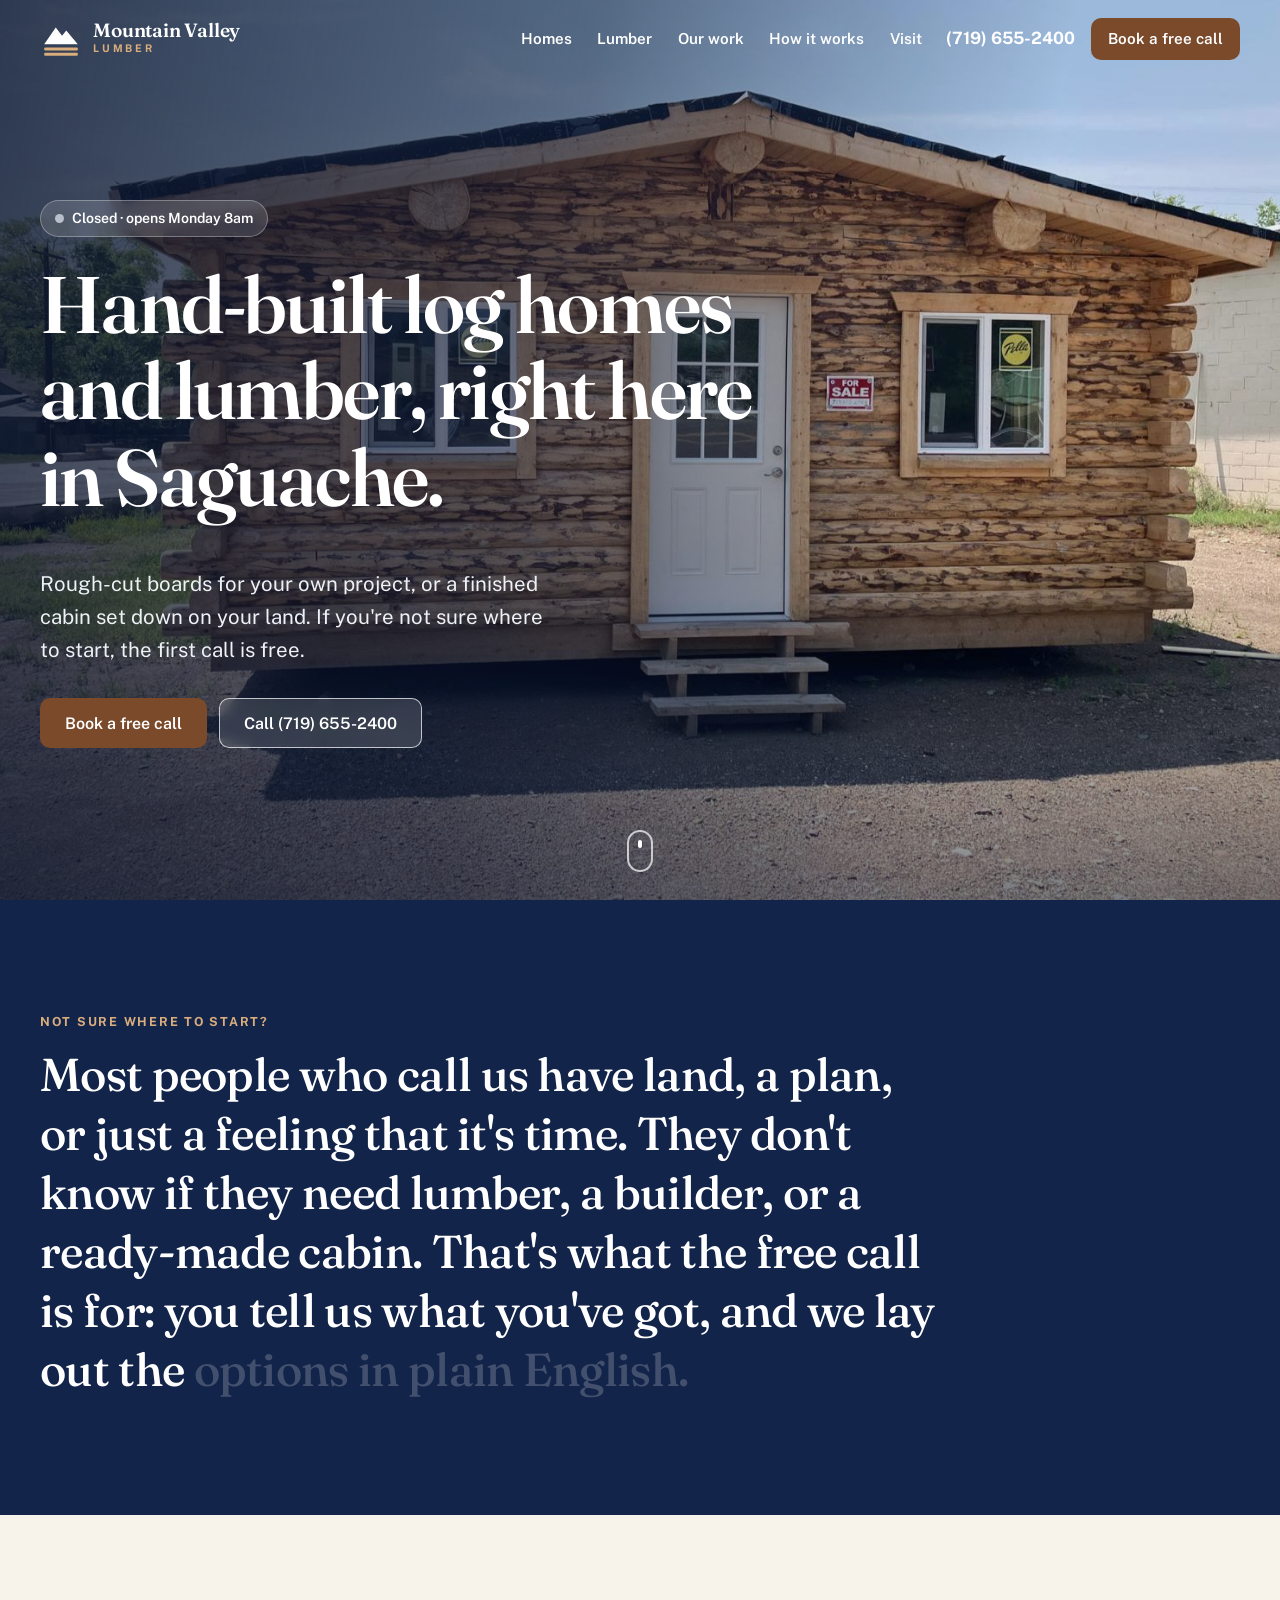
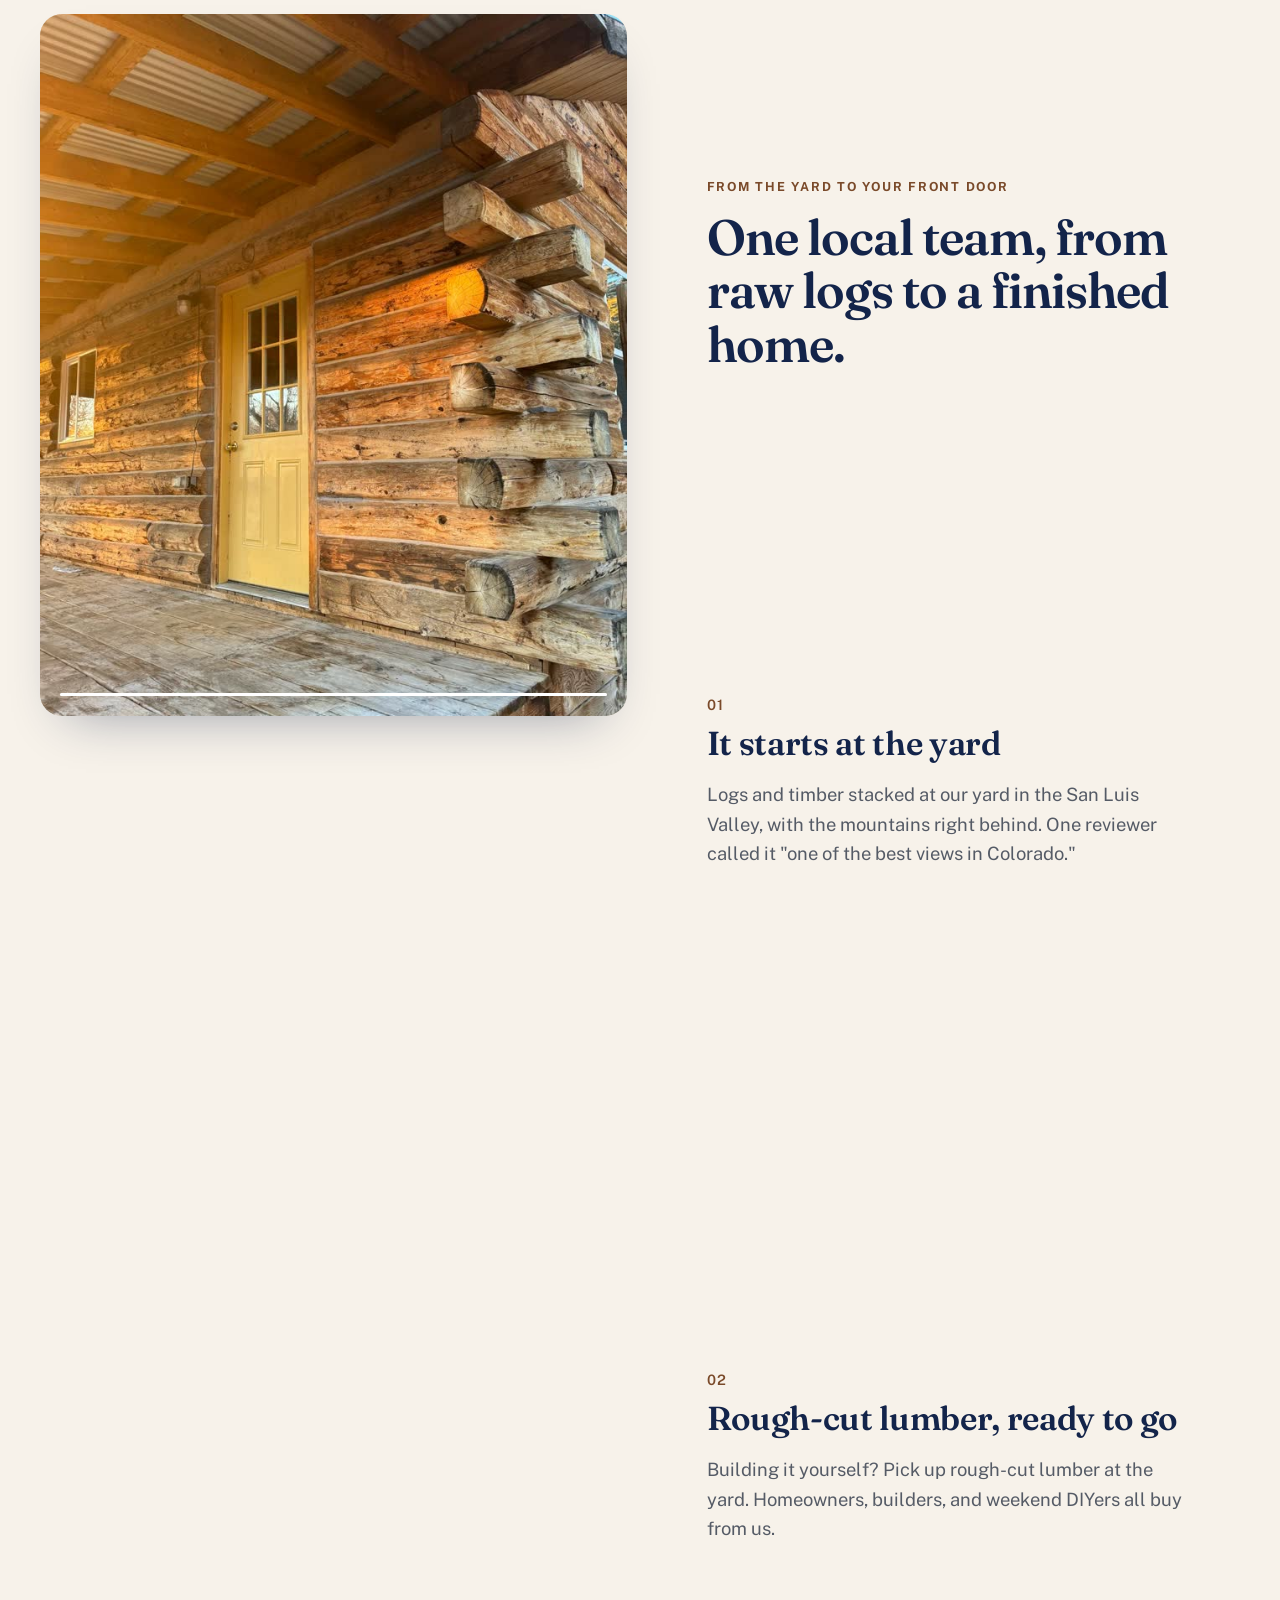
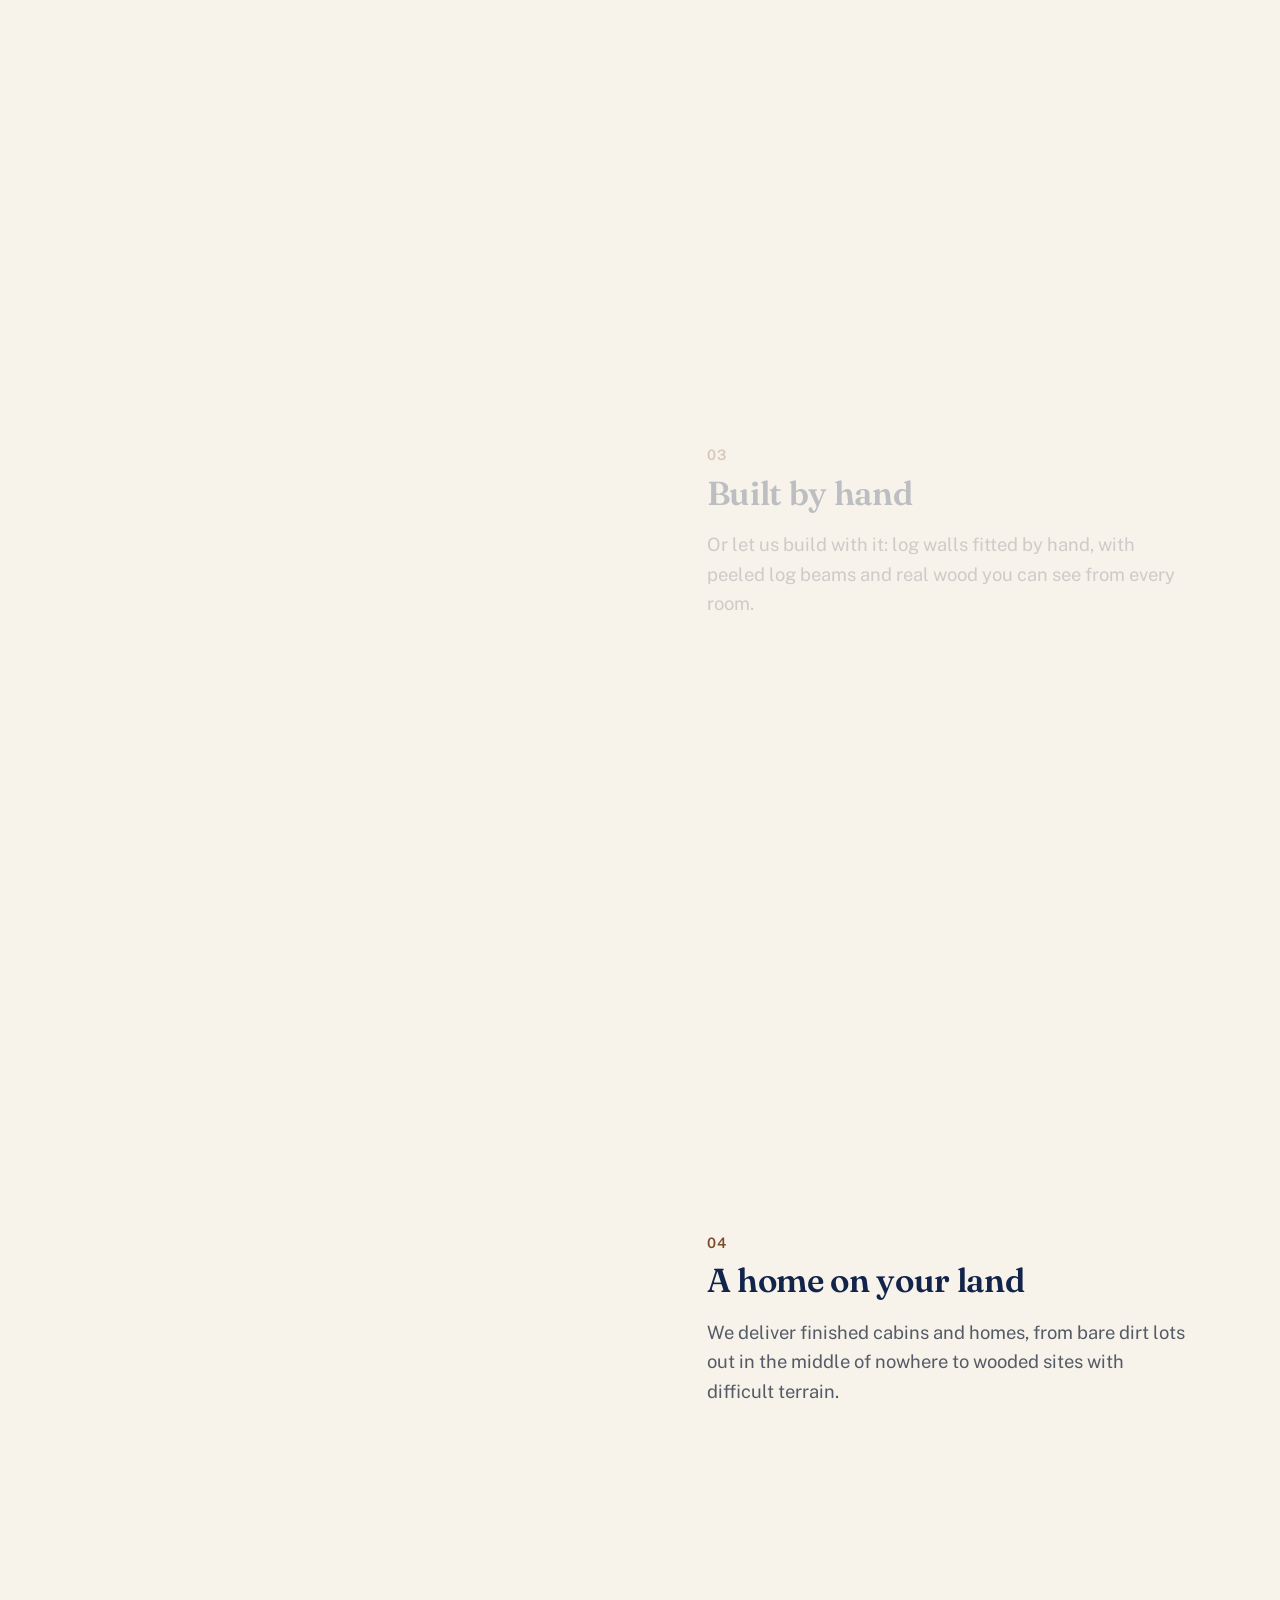
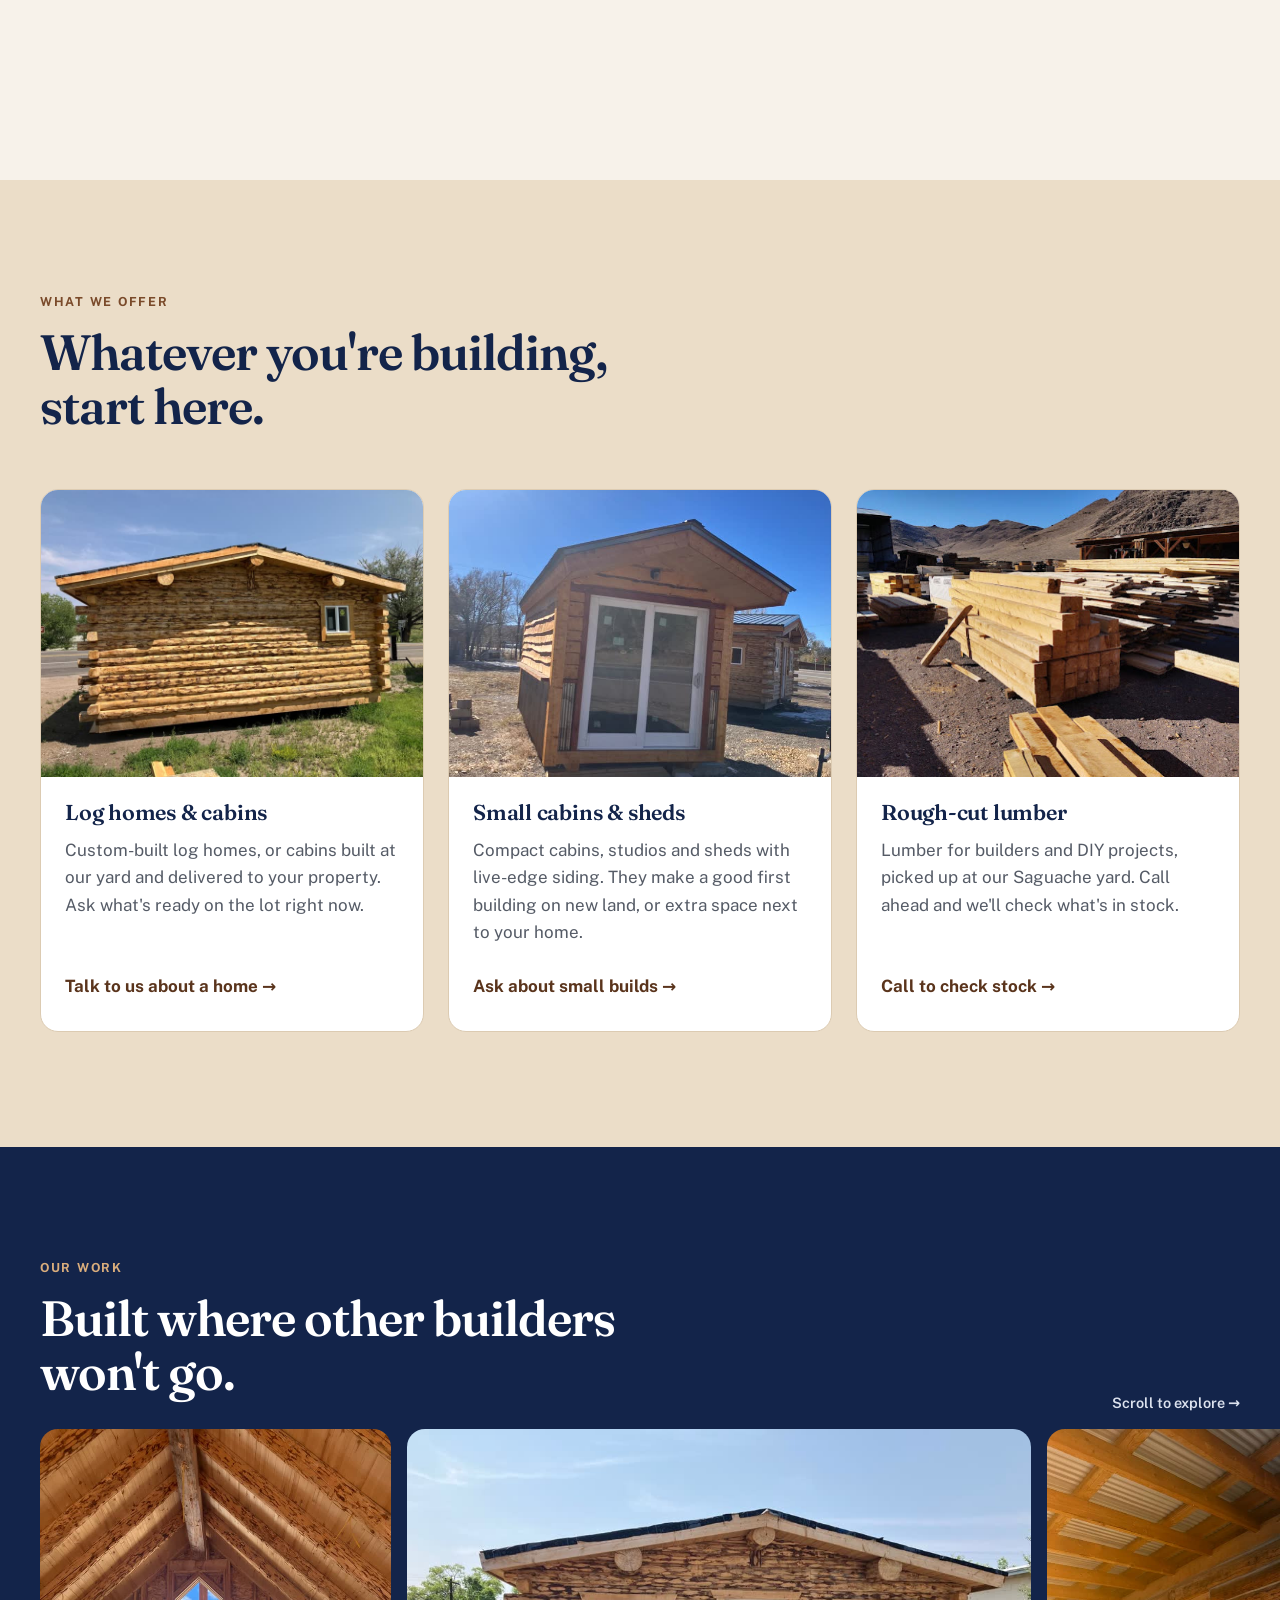
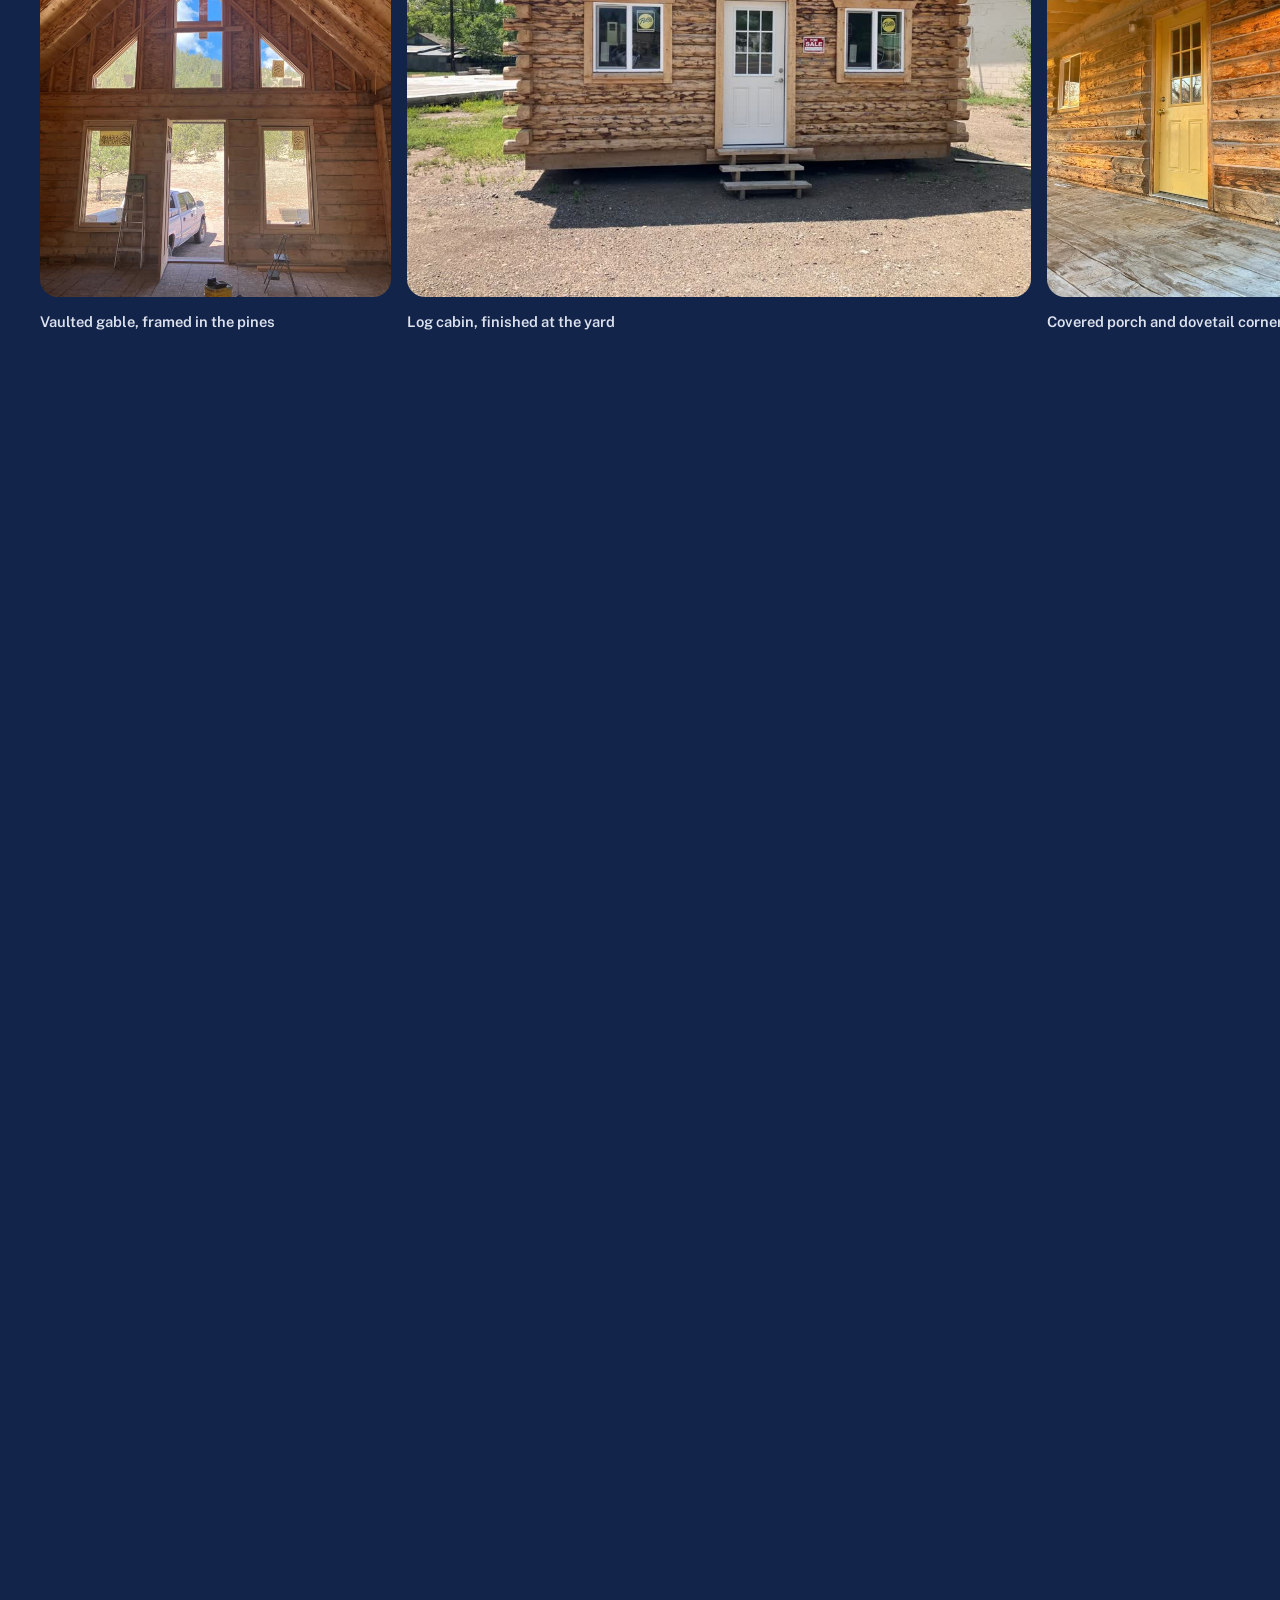
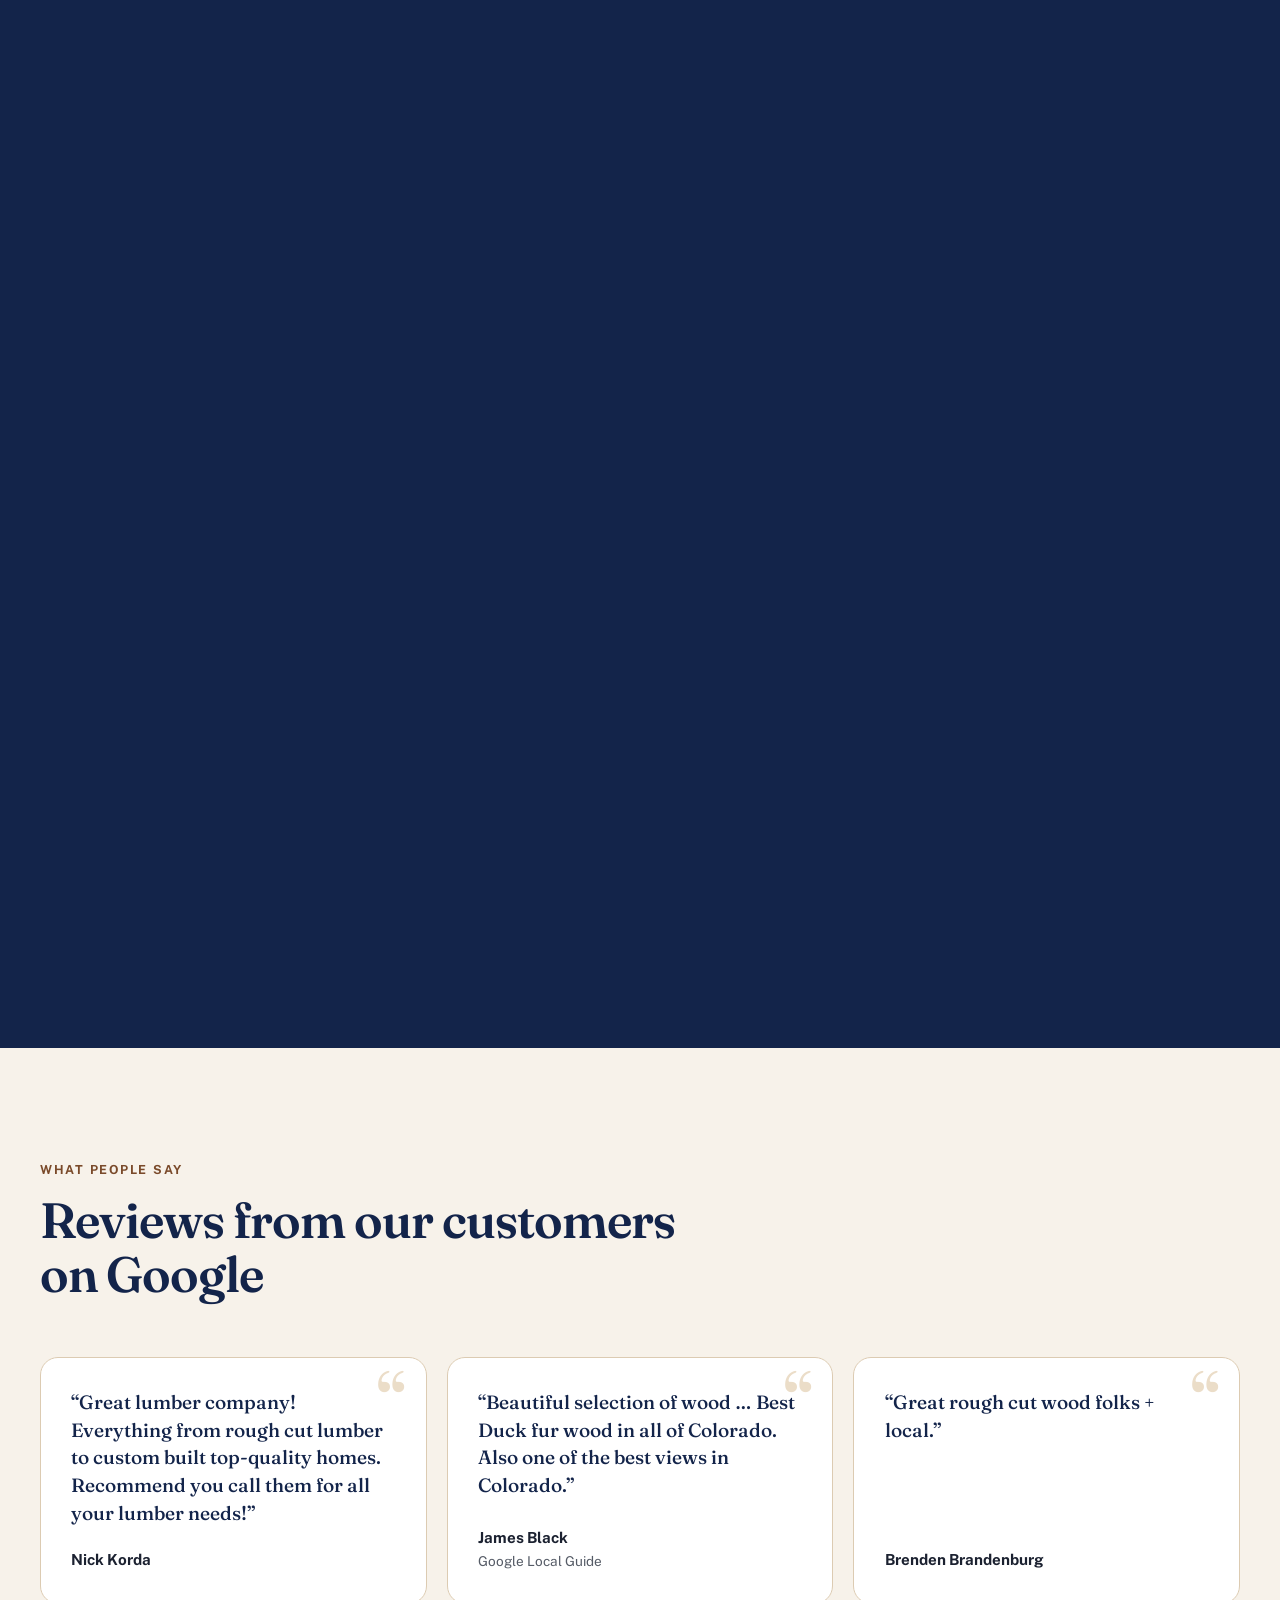
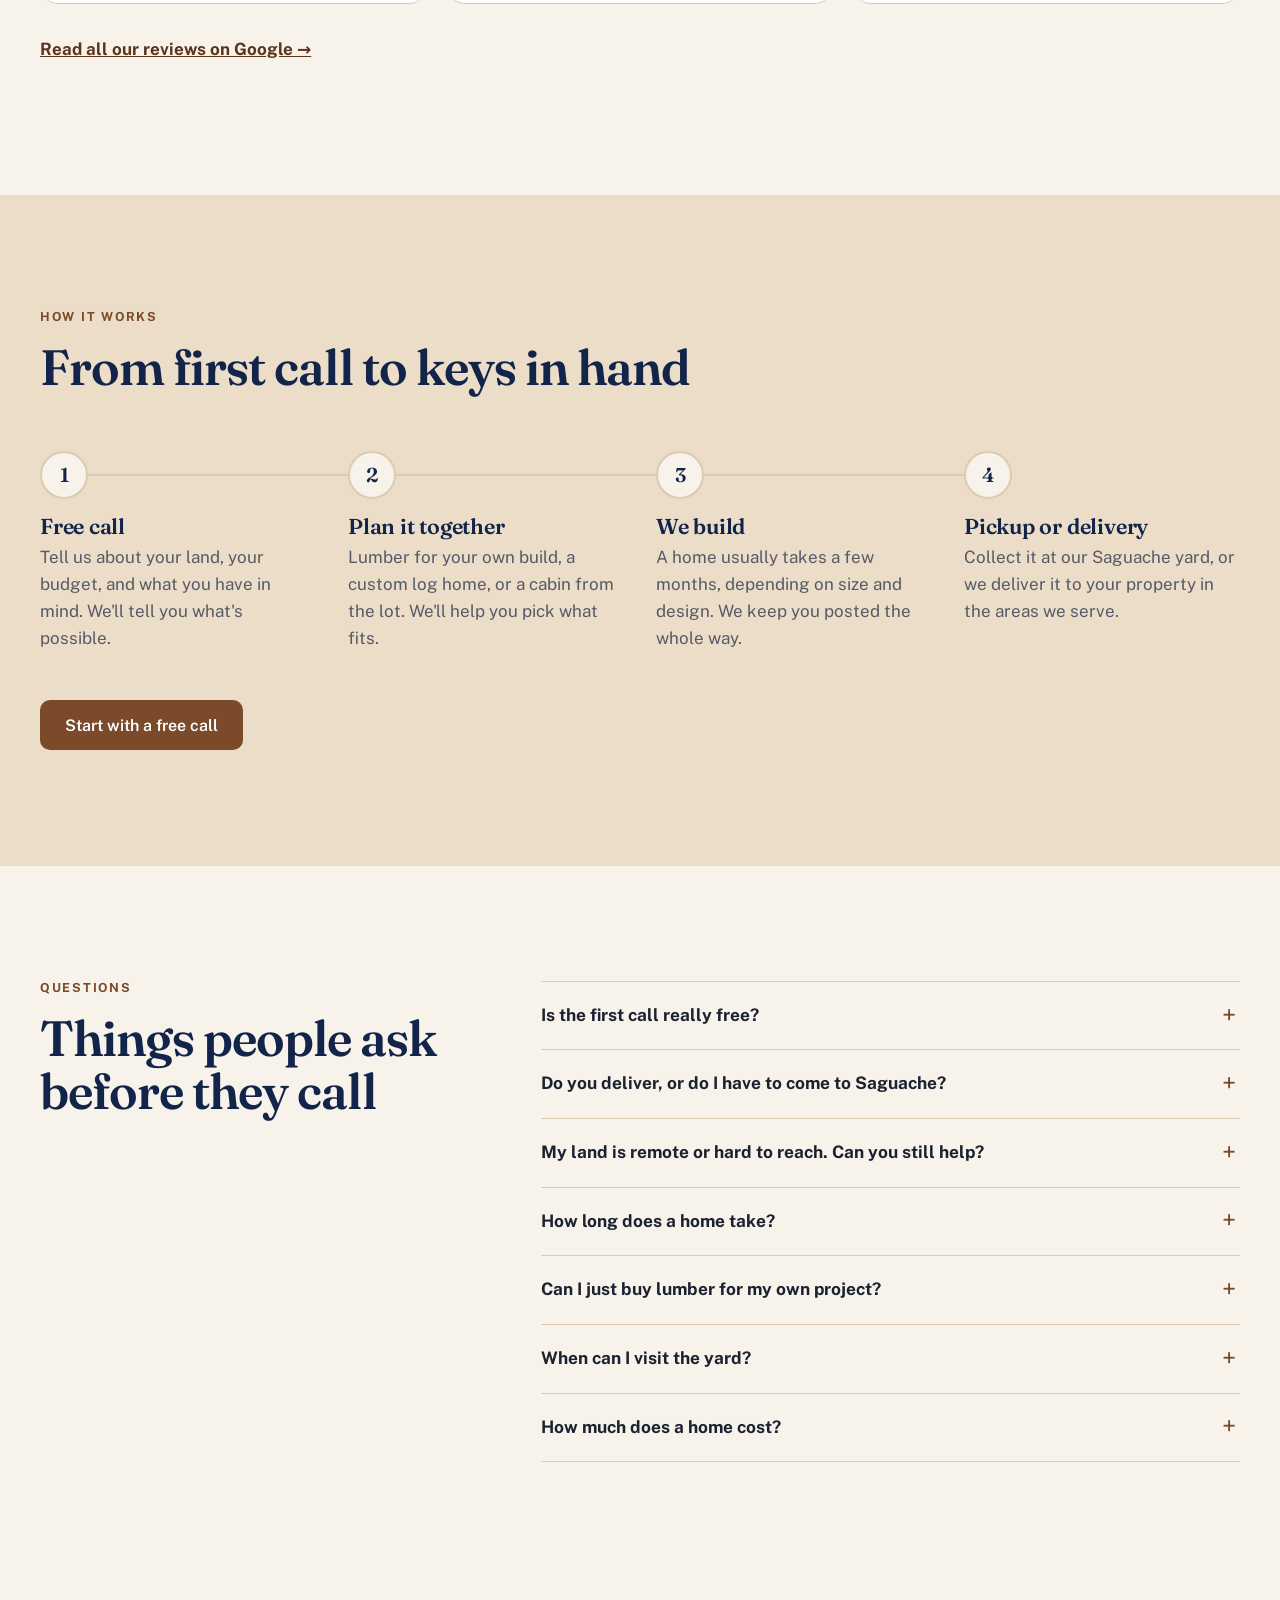
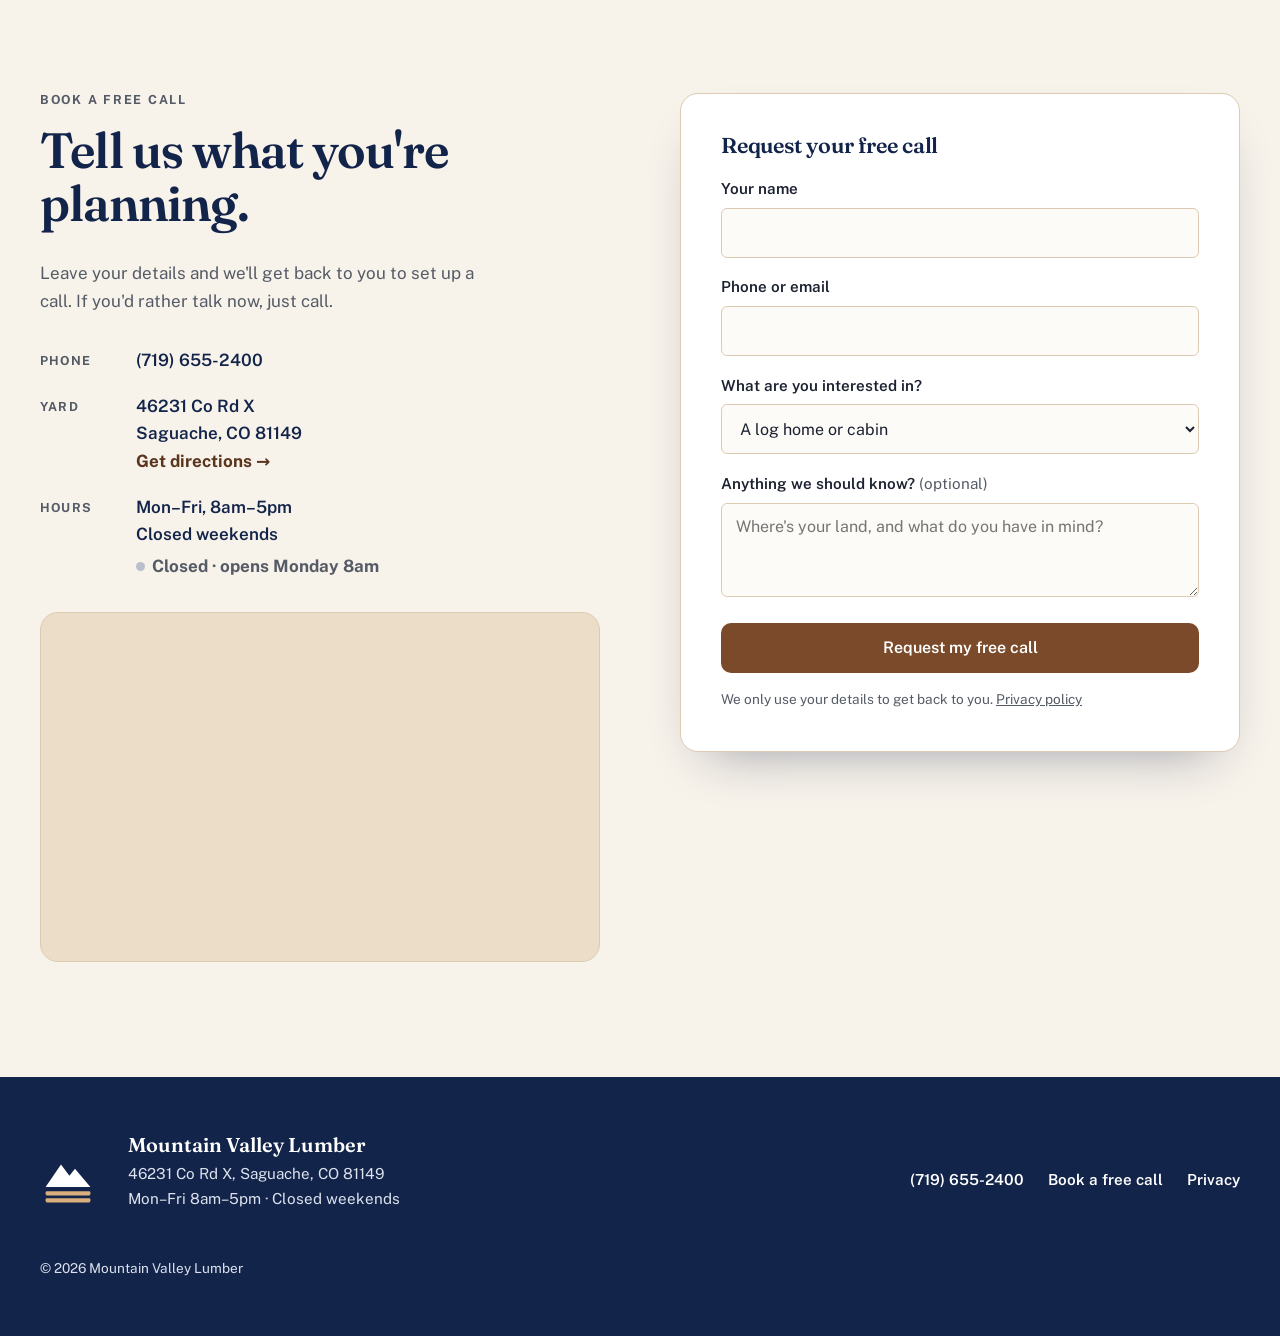
==== commit 586e4c60: "Replace site with the redesigned Mountain Valley Lumber website Navy and brown palette with the moun" ====
--- a/index.html
+++ b/index.html
@@ -3,457 +3,408 @@
 <head>
   <meta charset="utf-8">
   <meta name="viewport" content="width=device-width, initial-scale=1, viewport-fit=cover">
-  <title>Mountain Valley Lumber | Sawmill, Lumber &amp; Home Building in Saguache, Colorado</title>
-  <meta name="description" content="Mountain Valley Lumber is a locally operated sawmill, lumber supplier, and home builder in Saguache, Colorado. Request a lumber quote or talk with us about building your home.">
-  <meta name="theme-color" content="#20221F">
-
+  <title>Mountain Valley Lumber | Log Homes, Cabins &amp; Rough-Cut Lumber in Saguache, CO</title>
+  <meta name="description" content="Hand-built log homes, cabins and rough-cut lumber from our yard at 46231 County Road X, Saguache, Colorado. Delivery available. Call (719) 655-2400 for a free consultation.">
+  <!-- Hosted on GitHub Pages for now. When John's own domain is ready, replace https://rubcarv05-max.github.io/mountain-valley-lumber everywhere (index.html, robots.txt, sitemap.xml). -->
   <link rel="canonical" href="https://rubcarv05-max.github.io/mountain-valley-lumber/">
+  <meta name="theme-color" content="#13244A">
+
   <meta property="og:type" content="website">
   <meta property="og:title" content="Mountain Valley Lumber | Saguache, Colorado">
-  <meta property="og:description" content="Quality lumber and home building in Saguache, Colorado.">
+  <meta property="og:description" content="Hand-built log homes, cabins and rough-cut lumber from a local Saguache business.">
   <meta property="og:url" content="https://rubcarv05-max.github.io/mountain-valley-lumber/">
-  <meta property="og:image" content="https://rubcarv05-max.github.io/mountain-valley-lumber/assets/img/og-image.jpg">
-  <meta name="twitter:card" content="summary_large_image">
-
-  <link rel="icon" href="assets/img/favicon.svg" type="image/svg+xml">
-
+  <meta property="og:image" content="https://rubcarv05-max.github.io/mountain-valley-lumber/images/log-cabin-front.jpg">
+
+  <link rel="icon" href="images/logo.svg" type="image/svg+xml">
+  <link rel="preload" as="image" href="images/log-cabin-front.jpg" imagesrcset="images/log-cabin-front-sm.jpg 900w, images/log-cabin-front.jpg 1920w" imagesizes="100vw">
   <link rel="preconnect" href="https://fonts.googleapis.com">
   <link rel="preconnect" href="https://fonts.gstatic.com" crossorigin>
-  <link rel="stylesheet" href="https://fonts.googleapis.com/css2?family=Archivo:wdth,wght@62..125,500..900&family=Source+Serif+4:ital,opsz,wght@0,8..60,400..600;1,8..60,400&display=swap">
-
-  <link rel="preload" as="image" type="image/webp"
-        imagesrcset="assets/img/mvl-cabin-front-960.webp 960w, assets/img/mvl-cabin-front-1600.webp 1600w"
-        imagesizes="100vw">
-  <link rel="stylesheet" href="assets/css/styles.css">
-  <script>document.documentElement.classList.add("js")</script>
+  <link href="https://fonts.googleapis.com/css2?family=Fraunces:opsz,wght@9..144,500;9..144,600&family=Public+Sans:wght@400;600;700&display=swap" rel="stylesheet">
+  <link rel="stylesheet" href="styles.css">
 
   <script type="application/ld+json">
   {
     "@context": "https://schema.org",
     "@type": "HomeAndConstructionBusiness",
     "name": "Mountain Valley Lumber",
-    "description": "Locally operated sawmill, lumber supplier, and home builder in Saguache, Colorado.",
+    "description": "Lumber yard and builder of log homes and wooden cabins in Saguache, Colorado.",
     "url": "https://rubcarv05-max.github.io/mountain-valley-lumber/",
-    "image": "https://rubcarv05-max.github.io/mountain-valley-lumber/assets/img/og-image.jpg",
+    "logo": "https://rubcarv05-max.github.io/mountain-valley-lumber/images/logo.svg",
+    "image": "https://rubcarv05-max.github.io/mountain-valley-lumber/images/log-cabin-front.jpg",
+    "telephone": "+1-719-655-2400",
+    "founder": { "@type": "Person", "name": "John Baxter" },
     "address": {
       "@type": "PostalAddress",
+      "streetAddress": "46231 Co Rd X",
       "addressLocality": "Saguache",
       "addressRegion": "CO",
+      "postalCode": "81149",
       "addressCountry": "US"
     },
-    "telephone": "+1-719-655-2400",
-    "areaServed": "Saguache, Colorado",
-    "knowsAbout": ["Sawmill", "Lumber", "Home building"]
+    "openingHoursSpecification": [{
+      "@type": "OpeningHoursSpecification",
+      "dayOfWeek": ["Monday", "Tuesday", "Wednesday", "Thursday", "Friday"],
+      "opens": "08:00",
+      "closes": "17:00"
+    }],
+    "areaServed": "Saguache, Colorado and surrounding areas"
   }
   </script>
-
-  <script src="assets/js/config.js" defer></script>
-  <script src="assets/js/main.js" defer></script>
 </head>
 <body>
-  <a class="skip-link" href="#main">Skip to content</a>
-
-  <!-- ============ Header ============ -->
-  <header class="site-header" data-header>
-    <div class="header-inner">
+  <a class="skip" href="#main">Skip to content</a>
+
+  <header class="site-header on-hero">
+    <div class="wrap header-inner">
       <a class="brand" href="#top" aria-label="Mountain Valley Lumber, back to top">
         <svg class="brand-mark" viewBox="0 0 40 40" aria-hidden="true">
-          <path d="M4 22 L15 9 L21 16 L26 11 L36 22" fill="none" stroke="currentColor" stroke-width="3.2" stroke-linejoin="miter"/>
-          <rect x="4" y="26" width="32" height="3.2" fill="currentColor"/>
-          <rect x="4" y="32" width="32" height="3.2" fill="currentColor"/>
+          <path d="M4 25 L15 9 L21 17 L25 12 L36 25 Z" fill="currentColor"/>
+          <rect class="plank" x="4" y="28" width="32" height="3" rx="1"/>
+          <rect class="plank" x="4" y="33" width="32" height="3" rx="1"/>
         </svg>
-        <span class="brand-name">Mountain Valley Lumber</span>
+        <span class="brand-name">Mountain Valley<span>Lumber</span></span>
       </a>
-
-      <nav class="primary-nav" aria-label="Main">
-        <ul>
-          <li><a href="#top">Home</a></li>
-          <li><a href="#services">Our Services</a></li>
-          <li><a href="#work">Our Work</a></li>
-          <li><a href="#about">About Us</a></li>
-          <li><a href="#contact">Contact</a></li>
-        </ul>
+      <nav class="nav" aria-label="Main">
+        <a href="#homes">Homes</a>
+        <a href="#lumber">Lumber</a>
+        <a href="#work">Our work</a>
+        <a href="#how">How it works</a>
+        <a href="#contact">Visit</a>
       </nav>
-
-      <div class="header-actions">
-        <a class="header-phone" href="tel:+17196552400" data-phone-link>
-          <svg viewBox="0 0 24 24" aria-hidden="true"><path d="M6.6 10.8a15.2 15.2 0 0 0 6.6 6.6l2.2-2.2a1 1 0 0 1 1-.25 11.4 11.4 0 0 0 3.6.57 1 1 0 0 1 1 1V20a1 1 0 0 1-1 1A17 17 0 0 1 3 4a1 1 0 0 1 1-1h3.5a1 1 0 0 1 1 1c0 1.25.2 2.45.57 3.57a1 1 0 0 1-.25 1z" fill="currentColor"/></svg>
-          <span data-phone>(719) 655-2400</span>
-        </a>
-        <a class="btn btn-copper header-cta" href="#contact">Contact Us</a>
-        <button class="menu-toggle" type="button" aria-expanded="false" aria-controls="mobile-menu" data-menu-toggle>
-          <span class="menu-toggle-bars" aria-hidden="true"></span>
-          <span class="visually-hidden">Menu</span>
-        </button>
+      <div class="header-cta">
+        <a class="header-phone" href="tel:+17196552400" data-track="call-header">(719) 655-2400</a>
+        <a class="btn btn-primary btn-sm" href="#contact" data-track="book-header">Book a free call</a>
       </div>
     </div>
   </header>
 
-  <!-- Mobile menu -->
-  <div class="mobile-menu" id="mobile-menu" data-mobile-menu hidden>
-    <nav aria-label="Mobile">
-      <ul>
-        <li><a href="#top">Home</a></li>
-        <li><a href="#services">Our Services</a></li>
-        <li><a href="#work">Our Work</a></li>
-        <li><a href="#about">About Us</a></li>
-        <li><a href="#contact">Contact</a></li>
-      </ul>
-    </nav>
-    <div class="mobile-menu-foot">
-      <a class="btn btn-copper btn-block" href="#contact">Request an estimate</a>
-      <p>Saguache, Colorado<br><a href="tel:+17196552400" data-phone-link><span data-phone>(719) 655-2400</span></a></p>
-    </div>
-  </div>
-
   <main id="main">
-
-    <!-- ============ Hero ============ -->
-    <section class="hero" id="top" aria-labelledby="hero-title">
-      <picture class="hero-media">
-        <img src="assets/img/mvl-cabin-front-1600.webp"
-             srcset="assets/img/mvl-cabin-front-960.webp 960w, assets/img/mvl-cabin-front-1600.webp 1600w"
-             sizes="100vw" width="1600" height="1200"
-             alt="A Mountain Valley Lumber log cabin with saddle-notched corners, two windows, and a white front door"
-             fetchpriority="high">
-      </picture>
-      <div class="hero-content wrap">
-        <h1 class="hero-title" id="hero-title">
-          <span class="line"><span>Rooted in the</span></span>
-          <span class="line"><span>Mountains.</span></span>
-          <span class="line"><span>Built to Last.</span></span>
-        </h1>
-        <div class="hero-foot">
-          <p class="hero-sub">Quality lumber and home building in Saguache, Colorado. Bringing craftsmanship and natural materials together, one project at a time.</p>
-          <div class="hero-actions">
-            <a class="btn btn-copper" href="#contact">Contact Us</a>
-            <a class="btn btn-ghost" href="#services">Explore Our Services</a>
-          </div>
-        </div>
-      </div>
-    </section>
-
-    <!-- ============ Intro ============ -->
-    <section class="intro" aria-labelledby="intro-title">
-      <div class="wrap intro-grid">
-        <h2 class="intro-title" id="intro-title">A working sawmill and a home builder, right here in Saguache.</h2>
-        <div class="intro-body">
-          <p>Mountain Valley Lumber cuts quality lumber and builds homes in the San Luis Valley. Whether you need boards for a project or you're planning a house, you'll talk directly with the people doing the work.</p>
-          <p class="intro-call">Call <a href="tel:+17196552400" data-phone-link><span data-phone>(719) 655-2400</span></a> or <a href="#contact">send us a project request</a>.</p>
-        </div>
-      </div>
-    </section>
-
-    <!-- ============ Services ============ -->
-    <section class="services" id="services" aria-labelledby="services-title">
+    <!-- HERO -->
+    <section class="hero" id="top">
+      <div class="hero-media" aria-hidden="true">
+        <img class="hero-img" src="images/log-cabin-front.jpg" srcset="images/log-cabin-front-sm.jpg 900w, images/log-cabin-front.jpg 1920w" sizes="100vw" alt="" fetchpriority="high">
+      </div>
+      <div class="wrap hero-inner">
+        <p class="status-pill" data-open-status><span class="dot"></span><span class="status-text">Mon–Fri, 8am–5pm</span></p>
+        <h1>Hand-built log homes and lumber, right here in Saguache.</h1>
+        <p class="lede">Rough-cut boards for your own project, or a finished cabin set down on your land. If you're not sure where to start, the first call is free.</p>
+        <div class="hero-actions">
+          <a class="btn btn-primary" href="#contact" data-track="book-hero">Book a free call</a>
+          <a class="btn btn-light" href="tel:+17196552400" data-track="call-hero">Call (719) 655-2400</a>
+        </div>
+      </div>
+      <a class="scroll-cue" href="#start" aria-label="Scroll to learn more"><span></span></a>
+    </section>
+
+    <!-- STATEMENT -->
+    <section class="section statement" id="start">
       <div class="wrap">
-        <header class="section-head">
-          <h2 class="section-title" id="services-title">Our Services</h2>
-          <p class="section-lede">From the log to the finished house. Tell us what you're working on and we'll tell you how we can help.</p>
-        </header>
-
-        <article class="service" aria-labelledby="svc-lumber">
-          <figure class="service-media reveal">
-            <img src="assets/img/sawmill-portable-cant-1100.webp"
-                 srcset="assets/img/sawmill-portable-cant-640.webp 640w, assets/img/sawmill-portable-cant-1100.webp 1100w"
-                 sizes="(min-width: 900px) 55vw, 100vw" width="1100" height="825" loading="lazy" decoding="async"
-                 alt="A squared timber resting on the bed of a portable sawmill">
+        <p class="eyebrow">Not sure where to start?</p>
+        <p class="statement-text" data-words>Most people who call us have land, a plan, or just a feeling that it's time. They don't know if they need lumber, a builder, or a ready-made cabin. That's what the free call is for: you tell us what you've got, and we lay out the options in plain English.</p>
+      </div>
+    </section>
+
+    <!-- STORY: pinned scroll -->
+    <section class="story" aria-labelledby="story-title">
+      <div class="wrap story-grid">
+        <div class="story-sticky">
+          <div class="story-frame">
+            <img class="story-img is-active" src="images/logs-mountains.jpg" alt="Logs stacked at the yard with snow-capped mountains behind" loading="lazy">
+            <img class="story-img" src="images/lumber-yard.jpg" alt="Stacks of rough-cut lumber at the Mountain Valley Lumber yard" loading="lazy">
+            <img class="story-img" src="images/interior-beams-sm.jpg" srcset="images/interior-beams-sm.jpg 800w, images/interior-beams.jpg 1600w" sizes="(min-width: 960px) 50vw, 100vw" alt="Inside a cabin: hand-fitted log walls and peeled log beams" loading="lazy">
+            <img class="story-img" src="images/log-cabin-porch-sm.jpg" srcset="images/log-cabin-porch-sm.jpg 700w, images/log-cabin-porch.jpg 1200w" sizes="(min-width: 960px) 50vw, 100vw" alt="Finished log cabin porch with a yellow front door at sunset" loading="lazy">
+            <div class="story-progress" aria-hidden="true"><span></span></div>
+          </div>
+        </div>
+        <div class="story-steps">
+          <div class="story-intro">
+            <p class="eyebrow">From the yard to your front door</p>
+            <h2 id="story-title">One local team, from raw logs to a finished home.</h2>
+          </div>
+          <article class="story-step is-active" data-step="0">
+            <span class="story-n">01</span>
+            <h3>It starts at the yard</h3>
+            <p>Logs and timber stacked at our yard in the San Luis Valley, with the mountains right behind. One reviewer called it "one of the best views in Colorado."</p>
+            <img class="story-mobile-img" src="images/logs-mountains.jpg" alt="" loading="lazy">
+          </article>
+          <article class="story-step" data-step="1">
+            <span class="story-n">02</span>
+            <h3>Rough-cut lumber, ready to go</h3>
+            <p>Building it yourself? Pick up rough-cut lumber at the yard. Homeowners, builders, and weekend DIYers all buy from us.</p>
+            <img class="story-mobile-img" src="images/lumber-yard.jpg" alt="" loading="lazy">
+          </article>
+          <article class="story-step" data-step="2">
+            <span class="story-n">03</span>
+            <h3>Built by hand</h3>
+            <p>Or let us build with it: log walls fitted by hand, with peeled log beams and real wood you can see from every room.</p>
+            <img class="story-mobile-img" src="images/interior-beams-sm.jpg" alt="" loading="lazy">
+          </article>
+          <article class="story-step" data-step="3">
+            <span class="story-n">04</span>
+            <h3>A home on your land</h3>
+            <p>We deliver finished cabins and homes, from bare dirt lots out in the middle of nowhere to wooded sites with difficult terrain.</p>
+            <img class="story-mobile-img" src="images/log-cabin-porch-sm.jpg" alt="" loading="lazy">
+          </article>
+        </div>
+      </div>
+    </section>
+
+    <!-- OFFERS -->
+    <section class="section offers" aria-labelledby="offers-title">
+      <div class="wrap">
+        <div class="section-head">
+          <p class="eyebrow">What we offer</p>
+          <h2 id="offers-title">Whatever you're building, start here.</h2>
+        </div>
+        <div class="offers-grid">
+          <article class="offer" id="homes">
+            <div class="offer-media">
+              <img src="images/log-cabin-side-sm.jpg" srcset="images/log-cabin-side-sm.jpg 800w, images/log-cabin-side.jpg 1600w" sizes="(min-width: 960px) 33vw, 100vw" alt="Hand-built log cabin with dovetailed corners" loading="lazy">
+            </div>
+            <div class="offer-body">
+              <h3>Log homes &amp; cabins</h3>
+              <p>Custom-built log homes, or cabins built at our yard and delivered to your property. Ask what's ready on the lot right now.</p>
+              <a class="text-link" href="#contact" data-track="book-homes">Talk to us about a home →</a>
+            </div>
+          </article>
+          <article class="offer">
+            <div class="offer-media">
+              <img src="images/cabin-glass-door-sm.jpg" srcset="images/cabin-glass-door-sm.jpg 700w, images/cabin-glass-door.jpg 1200w" sizes="(min-width: 960px) 33vw, 100vw" alt="Small wooden cabin with live-edge siding and a sliding glass door" loading="lazy">
+            </div>
+            <div class="offer-body">
+              <h3>Small cabins &amp; sheds</h3>
+              <p>Compact cabins, studios and sheds with live-edge siding. They make a good first building on new land, or extra space next to your home.</p>
+              <a class="text-link" href="#contact" data-track="book-cabins">Ask about small builds →</a>
+            </div>
+          </article>
+          <article class="offer" id="lumber">
+            <div class="offer-media">
+              <img src="images/lumber-yard.jpg" alt="Rough-cut lumber stacked and ready for pickup" loading="lazy">
+            </div>
+            <div class="offer-body">
+              <h3>Rough-cut lumber</h3>
+              <p>Lumber for builders and DIY projects, picked up at our Saguache yard. Call ahead and we'll check what's in stock.</p>
+              <a class="text-link" href="tel:+17196552400" data-track="call-lumber">Call to check stock →</a>
+            </div>
+          </article>
+        </div>
+      </div>
+    </section>
+
+    <!-- GALLERY: horizontal scroll -->
+    <section class="gallery" id="work" aria-labelledby="work-title">
+      <div class="gallery-sticky">
+        <div class="wrap gallery-head">
+          <div>
+            <p class="eyebrow">Our work</p>
+            <h2 id="work-title">Built where other builders won't go.</h2>
+          </div>
+          <p class="gallery-hint" aria-hidden="true">Scroll to explore →</p>
+        </div>
+        <div class="gallery-viewport">
+          <ul class="gallery-track">
+            <li class="g-item g-tall"><img src="images/interior-vaulted-sm.jpg" srcset="images/interior-vaulted-sm.jpg 700w, images/interior-vaulted.jpg 1200w" sizes="(min-width: 960px) 30vw, 80vw" alt="Vaulted log ceiling and gable windows looking out on pine forest, under construction" loading="lazy"><p>Vaulted gable, framed in the pines</p></li>
+            <li class="g-item g-wide"><img src="images/log-cabin-front-sm.jpg" alt="Front of a finished log cabin with two windows and a white door" loading="lazy"><p>Log cabin, finished at the yard</p></li>
+            <li class="g-item g-tall"><img src="images/log-cabin-porch-sm.jpg" alt="Log cabin porch with timber roof framing and a yellow door" loading="lazy"><p>Covered porch and dovetail corners</p></li>
+            <li class="g-item g-wide"><img src="images/interior-beams-sm.jpg" alt="Interior with hand-fitted log walls and peeled log beams" loading="lazy"><p>Inside: peeled log beams</p></li>
+            <li class="g-item g-tall"><img src="images/cabin-glass-door-sm.jpg" alt="Small cabin with sliding glass doors and live-edge siding" loading="lazy"><p>Small cabin with live-edge siding</p></li>
+            <li class="g-item g-wide"><img src="images/log-cabin-side-sm.jpg" alt="Side of a log cabin with round log ends" loading="lazy"><p>Ready for delivery</p></li>
+            <li class="g-item g-card">
+              <h3>Two jobs we're proud of</h3>
+              <p><strong>A home on a bare patch of dirt.</strong> A pre-built home and a shed, delivered to a lot in the middle of nowhere.</p>
+              <p><strong>A house in the woods.</strong> Built and delivered to a wooded site on difficult terrain.</p>
+              <a class="btn btn-primary" href="#contact" data-track="book-gallery">Tell us about your land</a>
+            </li>
+          </ul>
+        </div>
+      </div>
+    </section>
+
+    <!-- REVIEWS -->
+    <section class="section reviews" id="reviews" aria-labelledby="reviews-title">
+      <div class="wrap">
+        <div class="section-head">
+          <p class="eyebrow">What people say</p>
+          <h2 id="reviews-title">Reviews from our customers on Google</h2>
+        </div>
+        <div class="reviews-grid">
+          <figure class="review">
+            <blockquote>“Great lumber company! Everything from rough cut lumber to custom built top-quality homes. Recommend you call them for all your lumber needs!”</blockquote>
+            <figcaption>Nick Korda</figcaption>
           </figure>
-          <div class="service-body">
-            <h3 class="service-title" id="svc-lumber">Sawmill &amp; Lumber</h3>
-            <p>Quality lumber for building and construction projects, cut at our sawmill in Saguache.</p>
-            <p>Let us know what you're building, the sizes and quantities you need, and your timeline. We'll tell you what we can supply and when.</p>
-            <a class="btn btn-dark" href="#contact" data-project="Lumber">Request a lumber quote</a>
-          </div>
-        </article>
-
-        <article class="service service-flip" aria-labelledby="svc-homes">
-          <figure class="service-media reveal">
-            <img src="assets/img/mvl-cathedral-ceiling-wide-1100.webp"
-                 srcset="assets/img/mvl-cathedral-ceiling-wide-640.webp 640w, assets/img/mvl-cathedral-ceiling-wide-1100.webp 1100w"
-                 sizes="(min-width: 900px) 55vw, 100vw" width="1100" height="825" loading="lazy" decoding="async"
-                 alt="Gable windows and log rafters inside a home under construction">
+          <figure class="review">
+            <blockquote>“Beautiful selection of wood … Best Duck fur wood in all of Colorado. Also one of the best views in Colorado.”</blockquote>
+            <figcaption>James Black <span>Google Local Guide</span></figcaption>
           </figure>
-          <div class="service-body">
-            <h3 class="service-title" id="svc-homes">Home Building</h3>
-            <p>Homes built with attention to craftsmanship, quality, and detail.</p>
-            <p>Planning a new home? Start with a conversation about your land, your plans, and your timeline, and we'll talk through how we can build it with you.</p>
-            <a class="btn btn-dark" href="#contact" data-project="Home building">Talk about your home</a>
-          </div>
-        </article>
-
-        <article class="service" aria-labelledby="svc-custom">
-          <figure class="service-media reveal">
-            <img src="assets/img/mvl-custom-cabin-wide-1100.webp"
-                 srcset="assets/img/mvl-custom-cabin-wide-640.webp 640w, assets/img/mvl-custom-cabin-wide-1100.webp 1100w"
-                 sizes="(min-width: 900px) 55vw, 100vw" width="1100" height="825" loading="lazy" decoding="async"
-                 alt="A small custom cabin with live-edge siding and a sliding glass door">
+          <figure class="review">
+            <blockquote>“Great rough cut wood folks + local.”</blockquote>
+            <figcaption>Brenden Brandenburg</figcaption>
           </figure>
-          <div class="service-body">
-            <h3 class="service-title" id="svc-custom">Custom Projects</h3>
-            <p>Have something specific in mind, like custom lumber or a construction project that doesn't fit neatly above?</p>
-            <p>Ask us. We'll tell you plainly whether it's work we take on, and if it is, how we'd go about it.</p>
-            <a class="btn btn-dark" href="#contact" data-project="Custom project">Ask about a custom project</a>
-          </div>
-        </article>
-      </div>
-    </section>
-
-    <!-- ============ Work / Gallery ============ -->
-    <section class="work" id="work" aria-labelledby="work-title">
+        </div>
+        <p class="reviews-link"><a href="https://www.google.com/maps/search/?api=1&amp;query=Mountain+Valley+Lumber+46231+Co+Rd+X+Saguache+CO+81149" target="_blank" rel="noopener">Read all our reviews on Google →</a></p>
+      </div>
+    </section>
+
+    <!-- PROCESS -->
+    <section class="section how" id="how" aria-labelledby="how-title">
       <div class="wrap">
-        <header class="section-head section-head-split">
-          <div>
-            <h2 class="section-title" id="work-title">Our Work</h2>
-            <p class="section-lede">Cabins and interiors by Mountain Valley Lumber, plus lumber and sawmill work. Select a photo to see it larger.</p>
-          </div>
-          <div class="filters" role="group" aria-label="Filter photos">
-            <button type="button" class="filter" aria-pressed="true" data-filter="all">All</button>
-            <button type="button" class="filter" aria-pressed="false" data-filter="cabins">Cabins</button>
-            <button type="button" class="filter" aria-pressed="false" data-filter="interiors">Interiors</button>
-            <button type="button" class="filter" aria-pressed="false" data-filter="lumber">Lumber &amp; sawmill</button>
-          </div>
-        </header>
-
-        <ul class="gallery" data-gallery>
-          <li class="tile" style="--ar: 1.333" data-category="cabins">
-            <button type="button" class="tile-btn" data-full="assets/img/mvl-cabin-front-1200.webp">
-              <img src="assets/img/mvl-cabin-front-640.webp" srcset="assets/img/mvl-cabin-front-640.webp 640w, assets/img/mvl-cabin-front-1200.webp 1200w" sizes="(min-width: 900px) 40vw, 50vw" width="640" height="480" loading="lazy" decoding="async" alt="A log cabin with saddle-notched corners, two windows, and a white front door">
-              <span class="tile-caption"><strong>Log cabin</strong><span>Mountain Valley Lumber</span></span>
-            </button>
-          </li>
-          <li class="tile" style="--ar: 0.750" data-category="cabins">
-            <button type="button" class="tile-btn" data-full="assets/img/mvl-porch-1200.webp">
-              <img src="assets/img/mvl-porch-640.webp" srcset="assets/img/mvl-porch-640.webp 640w, assets/img/mvl-porch-1200.webp 1200w" sizes="(min-width: 900px) 40vw, 50vw" width="640" height="853" loading="lazy" decoding="async" alt="A covered porch on a log home with a yellow front door and stacked log corners in evening light">
-              <span class="tile-caption"><strong>Covered porch</strong><span>Mountain Valley Lumber</span></span>
-            </button>
-          </li>
-          <li class="tile" style="--ar: 1.333" data-category="lumber">
-            <button type="button" class="tile-btn" data-full="assets/img/gallery-log-stacks-1200.webp">
-              <img src="assets/img/gallery-log-stacks-640.webp" srcset="assets/img/gallery-log-stacks-640.webp 640w, assets/img/gallery-log-stacks-1200.webp 1200w" sizes="(min-width: 900px) 40vw, 50vw" width="640" height="480" loading="lazy" decoding="async" alt="Stacked logs with their cut ends showing">
-              <span class="tile-caption"><strong>Log inventory</strong><span>Representative photo</span></span>
-            </button>
-          </li>
-          <li class="tile" style="--ar: 0.750" data-category="interiors">
-            <button type="button" class="tile-btn" data-full="assets/img/mvl-cathedral-ceiling-1200.webp">
-              <img src="assets/img/mvl-cathedral-ceiling-640.webp" srcset="assets/img/mvl-cathedral-ceiling-640.webp 640w, assets/img/mvl-cathedral-ceiling-1200.webp 1200w" sizes="(min-width: 900px) 40vw, 50vw" width="640" height="853" loading="lazy" decoding="async" alt="A vaulted ceiling with log rafters and gable windows above the front door, during construction">
-              <span class="tile-caption"><strong>Vaulted log ceiling</strong><span>Mountain Valley Lumber</span></span>
-            </button>
-          </li>
-          <li class="tile" style="--ar: 1.333" data-category="cabins">
-            <button type="button" class="tile-btn" data-full="assets/img/mvl-cabin-side-1200.webp">
-              <img src="assets/img/mvl-cabin-side-640.webp" srcset="assets/img/mvl-cabin-side-640.webp 640w, assets/img/mvl-cabin-side-1200.webp 1200w" sizes="(min-width: 900px) 40vw, 50vw" width="640" height="480" loading="lazy" decoding="async" alt="The side wall of a log cabin with saddle-notched corners and log purlin ends under the roof">
-              <span class="tile-caption"><strong>Log cabin, side view</strong><span>Mountain Valley Lumber</span></span>
-            </button>
-          </li>
-          <li class="tile" style="--ar: 1.499" data-category="lumber">
-            <button type="button" class="tile-btn" data-full="assets/img/gallery-bandsaw-mill-1200.webp">
-              <img src="assets/img/gallery-bandsaw-mill-640.webp" srcset="assets/img/gallery-bandsaw-mill-640.webp 640w, assets/img/gallery-bandsaw-mill-1200.webp 1200w" sizes="(min-width: 900px) 40vw, 50vw" width="640" height="427" loading="lazy" decoding="async" alt="A band sawmill under a covered shed with logs beside it">
-              <span class="tile-caption"><strong>Band sawmill</strong><span>Representative photo</span></span>
-            </button>
-          </li>
-          <li class="tile" style="--ar: 1.333" data-category="interiors">
-            <button type="button" class="tile-btn" data-full="assets/img/mvl-interior-beams-1200.webp">
-              <img src="assets/img/mvl-interior-beams-640.webp" srcset="assets/img/mvl-interior-beams-640.webp 640w, assets/img/mvl-interior-beams-1200.webp 1200w" sizes="(min-width: 900px) 40vw, 50vw" width="640" height="480" loading="lazy" decoding="async" alt="An interior with log beams, rafters, and hand-hewn plank walls">
-              <span class="tile-caption"><strong>Log beams and hewn walls</strong><span>Mountain Valley Lumber</span></span>
-            </button>
-          </li>
-          <li class="tile" style="--ar: 0.750" data-category="cabins">
-            <button type="button" class="tile-btn" data-full="assets/img/mvl-custom-cabin-1200.webp">
-              <img src="assets/img/mvl-custom-cabin-640.webp" srcset="assets/img/mvl-custom-cabin-640.webp 640w, assets/img/mvl-custom-cabin-1200.webp 1200w" sizes="(min-width: 900px) 40vw, 50vw" width="640" height="853" loading="lazy" decoding="async" alt="A small cabin with live-edge siding and a sliding glass door, with a log cabin behind it">
-              <span class="tile-caption"><strong>Small custom cabin</strong><span>Mountain Valley Lumber</span></span>
-            </button>
-          </li>
-          <li class="tile" style="--ar: 1.520" data-category="lumber">
-            <button type="button" class="tile-btn" data-full="assets/img/gallery-lumber-pile-1200.webp">
-              <img src="assets/img/gallery-lumber-pile-640.webp" srcset="assets/img/gallery-lumber-pile-640.webp 640w, assets/img/gallery-lumber-pile-1200.webp 1200w" sizes="(min-width: 900px) 40vw, 50vw" width="640" height="421" loading="lazy" decoding="async" alt="A pile of rough-cut boards in a yard">
-              <span class="tile-caption"><strong>Rough-cut boards</strong><span>Representative photo</span></span>
-            </button>
-          </li>
-          <li class="tile" style="--ar: 1.333" data-category="lumber">
-            <button type="button" class="tile-btn" data-full="assets/img/sawmill-portable-cant-1100.webp">
-              <img src="assets/img/sawmill-portable-cant-640.webp" srcset="assets/img/sawmill-portable-cant-640.webp 640w, assets/img/sawmill-portable-cant-1100.webp 1100w" sizes="(min-width: 900px) 40vw, 50vw" width="640" height="480" loading="lazy" decoding="async" alt="A portable sawmill with a freshly squared log">
-              <span class="tile-caption"><strong>Squaring a log</strong><span>Representative photo</span></span>
-            </button>
-          </li>
-        </ul>
-        <p class="gallery-note">Photos marked “Representative photo” are licensed stock images. See <a href="credits.html">photo credits</a>.</p>
-      </div>
-    </section>
-
-    <!-- ============ About ============ -->
-    <section class="about" id="about" aria-labelledby="about-title">
-      <figure class="about-media">
-        <img src="assets/img/sangre-de-cristo-range-1600.webp"
-             srcset="assets/img/sangre-de-cristo-range-960.webp 960w, assets/img/sangre-de-cristo-range-1600.webp 1600w, assets/img/sangre-de-cristo-range-2400.webp 2400w"
-             sizes="100vw" width="2400" height="1028" loading="lazy" decoding="async"
-             alt="The snow-covered Sangre de Cristo Mountains rising above the San Luis Valley">
-        <figcaption>Sangre de Cristo Mountains, San Luis Valley</figcaption>
-      </figure>
-      <div class="wrap about-grid">
-        <div class="about-intro">
-          <h2 class="section-title" id="about-title">About Mountain Valley Lumber</h2>
-          <p class="about-lede">We're a locally operated sawmill and home-building business based in Saguache, Colorado.</p>
-          <p>We cut lumber and build homes for people in our part of the state, and we take the job personally. When you call, you reach the people doing the work. When we take on a project, we see it through with care.</p>
-        </div>
-        <ul class="values">
+        <div class="section-head">
+          <p class="eyebrow">How it works</p>
+          <h2 id="how-title">From first call to keys in hand</h2>
+        </div>
+        <ol class="steps">
           <li>
-            <h3>Craftsmanship</h3>
-            <p>Careful, skilled work at every step, from the first cut to the finished building.</p>
+            <span class="step-n">1</span>
+            <div>
+              <h3>Free call</h3>
+              <p>Tell us about your land, your budget, and what you have in mind. We'll tell you what's possible.</p>
+            </div>
           </li>
           <li>
-            <h3>Quality materials</h3>
-            <p>Good lumber is the foundation of good building. We pay attention to what goes into every job.</p>
+            <span class="step-n">2</span>
+            <div>
+              <h3>Plan it together</h3>
+              <p>Lumber for your own build, a custom log home, or a cabin from the lot. We'll help you pick what fits.</p>
+            </div>
           </li>
           <li>
-            <h3>Personal service</h3>
-            <p>Straight answers and direct conversations with the people doing the work.</p>
+            <span class="step-n">3</span>
+            <div>
+              <h3>We build</h3>
+              <p>A home usually takes a few months, depending on size and design. We keep you posted the whole way.</p>
+            </div>
           </li>
           <li>
-            <h3>Pride in the work</h3>
-            <p>We put our name on what we make, and we want it to last.</p>
+            <span class="step-n">4</span>
+            <div>
+              <h3>Pickup or delivery</h3>
+              <p>Collect it at our Saguache yard, or we deliver it to your property in the areas we serve.</p>
+            </div>
           </li>
-        </ul>
-      </div>
-    </section>
-
-    <!-- ============ Contact ============ -->
-    <section class="contact" id="contact" aria-labelledby="contact-title">
+        </ol>
+        <div class="how-cta">
+          <a class="btn btn-primary" href="#contact" data-track="book-process">Start with a free call</a>
+        </div>
+      </div>
+    </section>
+
+    <!-- FAQ -->
+    <section class="section faq" id="faq" aria-labelledby="faq-title">
+      <div class="wrap faq-inner">
+        <div class="section-head">
+          <p class="eyebrow">Questions</p>
+          <h2 id="faq-title">Things people ask before they call</h2>
+        </div>
+        <div class="faq-list">
+          <details>
+            <summary>Is the first call really free?</summary>
+            <p>Yes. The call costs nothing and you're not committing to anything. It's how we work out what you need and whether we're the right fit.</p>
+          </details>
+          <details>
+            <summary>Do you deliver, or do I have to come to Saguache?</summary>
+            <p>Both. You can pick up lumber or a cabin at our yard at 46231 County Road X, or we can deliver to your property in the regions we serve. Call us with your location and we'll tell you if we cover it.</p>
+          </details>
+          <details>
+            <summary>My land is remote or hard to reach. Can you still help?</summary>
+            <p>Probably. We've delivered a home and shed onto a bare dirt lot in the middle of nowhere, and built a home in the woods on difficult terrain. Tell us about your site on the call.</p>
+          </details>
+          <details>
+            <summary>How long does a home take?</summary>
+            <p>Usually a few months, depending on the size and design of the home and on the site. We'll give you a realistic timeline for your project during planning.</p>
+          </details>
+          <details>
+            <summary>Can I just buy lumber for my own project?</summary>
+            <p>Absolutely. Homeowners, builders, and DIYers buy rough-cut lumber from us all the time. Call ahead to check what's in stock.</p>
+          </details>
+          <details>
+            <summary>When can I visit the yard?</summary>
+            <p>Monday to Friday, 8am to 5pm. We're closed on weekends.</p>
+          </details>
+          <details>
+            <summary>How much does a home cost?</summary>
+            <p>Every home is different, so pricing depends on size, design, and delivery. Book a free call and we'll talk through options for your budget.</p>
+          </details>
+        </div>
+      </div>
+    </section>
+
+    <!-- CONTACT -->
+    <section class="section contact" id="contact" aria-labelledby="contact-title">
       <div class="wrap contact-grid">
         <div class="contact-info">
-          <h2 class="section-title" id="contact-title">Let’s Build Something That Lasts.</h2>
-          <p class="contact-lede">Whether you’re looking for quality lumber or planning your next home, we’d love to hear about your project.</p>
-
-          <dl class="contact-details">
-            <div>
-              <dt>Business</dt>
-              <dd>Mountain Valley Lumber</dd>
-            </div>
-            <div>
-              <dt>Location</dt>
-              <dd>Saguache, Colorado</dd>
-            </div>
-            <div>
-              <dt>Phone</dt>
-              <dd><a class="contact-phone" href="tel:+17196552400" data-phone-link><span data-phone>(719) 655-2400</span></a></dd>
-            </div>
-          </dl>
-          <a class="btn btn-copper contact-call" href="tel:+17196552400" data-phone-link data-phone-cta>Call (719) 655-2400</a>
-        </div>
-
-        <div class="form-panel">
-          <h3 class="form-title" id="estimate-title">Request an Estimate</h3>
-          <p class="form-intro">Tell us about your project and we'll get back to you. Fields marked <span aria-hidden="true">*</span><span class="visually-hidden">with an asterisk</span> are required.</p>
-
-          <form class="estimate-form" id="estimate-form" aria-labelledby="estimate-title" novalidate data-estimate-form>
-            <div class="field">
-              <label for="f-name">Full Name <span class="req" aria-hidden="true">*</span></label>
-              <input id="f-name" name="name" type="text" autocomplete="name" required aria-describedby="f-name-err">
-              <p class="field-error" id="f-name-err" data-error-for="f-name"></p>
-            </div>
-            <div class="field-row">
-              <div class="field">
-                <label for="f-email">Email <span class="req" aria-hidden="true">*</span></label>
-                <input id="f-email" name="email" type="email" autocomplete="email" inputmode="email" required aria-describedby="f-email-err">
-                <p class="field-error" id="f-email-err" data-error-for="f-email"></p>
-              </div>
-              <div class="field">
-                <label for="f-phone">Phone</label>
-                <input id="f-phone" name="phone" type="tel" autocomplete="tel" inputmode="tel">
-              </div>
-            </div>
-            <div class="field">
-              <label for="f-type">Project Type <span class="req" aria-hidden="true">*</span></label>
-              <div class="select-wrap">
-                <select id="f-type" name="project_type" required aria-describedby="f-type-err">
-                  <option value="">Choose one</option>
-                  <option>Lumber</option>
-                  <option>Home building</option>
-                  <option>Custom project</option>
-                  <option>Something else</option>
-                </select>
-              </div>
-              <p class="field-error" id="f-type-err" data-error-for="f-type"></p>
-            </div>
-            <div class="field">
-              <label for="f-message">Message <span class="req" aria-hidden="true">*</span></label>
-              <textarea id="f-message" name="message" rows="5" required aria-describedby="f-message-hint f-message-err"></textarea>
-              <p class="field-hint" id="f-message-hint">Sizes, quantities, location, and timing all help.</p>
-              <p class="field-error" id="f-message-err" data-error-for="f-message"></p>
-            </div>
-            <!-- Spam trap: hidden from people, often filled by bots -->
-            <div class="hp" aria-hidden="true">
-              <label for="f-company">Leave this field empty</label>
-              <input id="f-company" name="_gotcha" type="text" tabindex="-1" autocomplete="off">
-            </div>
-            <button class="btn btn-copper btn-submit" type="submit" data-submit>
-              <span class="btn-label">Send request</span>
-            </button>
-            <div class="form-status" role="status" aria-live="polite" data-form-status></div>
-          </form>
-        </div>
+          <p class="eyebrow">Book a free call</p>
+          <h2 id="contact-title">Tell us what you're planning.</h2>
+          <p>Leave your details and we'll get back to you to set up a call. If you'd rather talk now, just call.</p>
+          <ul class="contact-list">
+            <li><span>Phone</span><a href="tel:+17196552400" data-track="call-contact">(719) 655-2400</a></li>
+            <li><span>Yard</span><a href="https://www.google.com/maps/dir/?api=1&amp;destination=46231+Co+Rd+X+Saguache+CO+81149" target="_blank" rel="noopener" data-track="directions">46231 Co Rd X<br>Saguache, CO 81149<br><em>Get directions →</em></a></li>
+            <li><span>Hours</span><p>Mon–Fri, 8am–5pm<br>Closed weekends<br><em class="status-inline" data-open-status><span class="dot"></span><span class="status-text"></span></em></p></li>
+          </ul>
+          <div class="map">
+            <iframe title="Map showing Mountain Valley Lumber in Saguache, Colorado" src="https://maps.google.com/maps?q=46231%20Co%20Rd%20X%2C%20Saguache%2C%20CO%2081149&amp;z=11&amp;output=embed" loading="lazy" referrerpolicy="no-referrer-when-downgrade"></iframe>
+          </div>
+        </div>
+
+        <!-- [CONFIRM: form endpoint] Replace YOUR_FORM_ID with a real Formspree (or similar) form ID -->
+        <form class="lead-form" action="https://formspree.io/f/YOUR_FORM_ID" method="POST" novalidate>
+          <h3>Request your free call</h3>
+          <div class="field">
+            <label for="f-name">Your name</label>
+            <input id="f-name" name="name" type="text" autocomplete="name" required>
+            <p class="err" id="f-name-err">Please tell us your name.</p>
+          </div>
+          <div class="field">
+            <label for="f-contact">Phone or email</label>
+            <input id="f-contact" name="contact" type="text" autocomplete="tel" required>
+            <p class="err" id="f-contact-err">We need a phone number or email to reach you.</p>
+          </div>
+          <div class="field">
+            <label for="f-type">What are you interested in?</label>
+            <select id="f-type" name="interest">
+              <option>A log home or cabin</option>
+              <option>A small cabin or shed</option>
+              <option>Lumber</option>
+              <option>Not sure yet</option>
+            </select>
+          </div>
+          <div class="field">
+            <label for="f-msg">Anything we should know? <span class="opt">(optional)</span></label>
+            <textarea id="f-msg" name="message" rows="3" placeholder="Where's your land, and what do you have in mind?"></textarea>
+          </div>
+          <input type="text" name="_gotcha" class="hp" tabindex="-1" autocomplete="off" aria-hidden="true">
+          <button class="btn btn-primary btn-block" type="submit">Request my free call</button>
+          <p class="form-status" role="status" aria-live="polite"></p>
+          <p class="form-note">We only use your details to get back to you. <a href="privacy.html">Privacy policy</a></p>
+        </form>
       </div>
     </section>
   </main>
 
-  <!-- ============ Footer ============ -->
   <footer class="site-footer">
-    <div class="wrap footer-grid">
-      <div class="footer-brand">
-        <a class="brand" href="#top">
-          <svg class="brand-mark" viewBox="0 0 40 40" aria-hidden="true">
-            <path d="M4 22 L15 9 L21 16 L26 11 L36 22" fill="none" stroke="currentColor" stroke-width="3.2" stroke-linejoin="miter"/>
-            <rect x="4" y="26" width="32" height="3.2" fill="currentColor"/>
-            <rect x="4" y="32" width="32" height="3.2" fill="currentColor"/>
-          </svg>
-          <span class="brand-name">Mountain Valley Lumber</span>
-        </a>
-        <p>Sawmill, lumber, and home building<br>Saguache, Colorado</p>
-      </div>
-      <nav class="footer-nav" aria-label="Footer">
-        <ul>
-          <li><a href="#top">Home</a></li>
-          <li><a href="#services">Our Services</a></li>
-          <li><a href="#work">Our Work</a></li>
-          <li><a href="#about">About Us</a></li>
-          <li><a href="#contact">Contact</a></li>
-        </ul>
-      </nav>
-      <div class="footer-contact">
-        <p>Phone<br><a href="tel:+17196552400" data-phone-link><span data-phone>(719) 655-2400</span></a></p>
-        <a class="btn btn-copper" href="#contact">Contact Us</a>
-      </div>
-    </div>
-    <div class="wrap footer-base">
-      <p>&copy; <span data-year>2026</span> Mountain Valley Lumber. All rights reserved.</p>
-      <p><a href="credits.html">Photo credits</a></p>
+    <div class="wrap footer-inner">
+      <svg class="brand-mark footer-mark" viewBox="0 0 40 40" aria-hidden="true">
+        <path d="M4 25 L15 9 L21 17 L25 12 L36 25 Z" fill="currentColor"/>
+        <rect class="plank" x="4" y="28" width="32" height="3" rx="1"/>
+        <rect class="plank" x="4" y="33" width="32" height="3" rx="1"/>
+      </svg>
+      <div>
+        <p class="footer-brand">Mountain Valley Lumber</p>
+        <p>46231 Co Rd X, Saguache, CO 81149<br>Mon–Fri 8am–5pm · Closed weekends</p>
+      </div>
+      <div class="footer-links">
+        <a href="tel:+17196552400">(719) 655-2400</a>
+        <a href="#contact">Book a free call</a>
+        <a href="privacy.html">Privacy</a>
+      </div>
+      <p class="footer-copy">© <span id="yr">2026</span> Mountain Valley Lumber</p>
     </div>
   </footer>
 
-  <!-- Mobile contact bar -->
-  <div class="mobile-bar" data-mobile-bar>
-    <a class="mobile-bar-call" href="tel:+17196552400" data-phone-link>
-      <svg viewBox="0 0 24 24" aria-hidden="true"><path d="M6.6 10.8a15.2 15.2 0 0 0 6.6 6.6l2.2-2.2a1 1 0 0 1 1-.25 11.4 11.4 0 0 0 3.6.57 1 1 0 0 1 1 1V20a1 1 0 0 1-1 1A17 17 0 0 1 3 4a1 1 0 0 1 1-1h3.5a1 1 0 0 1 1 1c0 1.25.2 2.45.57 3.57a1 1 0 0 1-.25 1z" fill="currentColor"/></svg>
-      <span data-call-label>Call us</span>
-    </a>
-    <a class="mobile-bar-estimate" href="#estimate-form">Request an estimate</a>
-  </div>
-
-  <!-- Gallery lightbox -->
-  <dialog class="lightbox" data-lightbox aria-label="Project photo">
-    <figure class="lightbox-figure">
-      <img src="assets/img/mvl-cabin-front-640.webp" alt="" loading="lazy" data-lightbox-img>
-      <figcaption data-lightbox-caption></figcaption>
-    </figure>
-    <button type="button" class="lb-btn lb-close" data-lb-close aria-label="Close">
-      <svg viewBox="0 0 24 24" aria-hidden="true"><path d="M5 5l14 14M19 5L5 19" stroke="currentColor" stroke-width="2" fill="none"/></svg>
-    </button>
-    <button type="button" class="lb-btn lb-prev" data-lb-prev aria-label="Previous photo">
-      <svg viewBox="0 0 24 24" aria-hidden="true"><path d="M15 4l-8 8 8 8" stroke="currentColor" stroke-width="2" fill="none"/></svg>
-    </button>
-    <button type="button" class="lb-btn lb-next" data-lb-next aria-label="Next photo">
-      <svg viewBox="0 0 24 24" aria-hidden="true"><path d="M9 4l8 8-8 8" stroke="currentColor" stroke-width="2" fill="none"/></svg>
-    </button>
-  </dialog>
+  <nav class="mobile-bar" aria-label="Quick contact">
+    <a class="btn btn-outline" href="tel:+17196552400" data-track="call-mobilebar">Call</a>
+    <a class="btn btn-primary" href="#contact" data-track="book-mobilebar">Book a free call</a>
+  </nav>
+
+  <script src="main.js" defer></script>
 </body>
 </html>
--- a/styles.css
+++ b/styles.css
@@ -0,0 +1,325 @@
+:root {
+  --night: #13244A;
+  --night-2: #1C3263;
+  --blue: #2448A8;
+  --tan: #D9AD7C;
+  --brown: #7A4A2A;
+  --brown-dark: #5A341C;
+  --cream: #F7F2EA;
+  --sawdust: #EBDDC8;
+  --ink: #1B2130;
+  --muted: #555B66;
+  --line: #DCCBB2;
+  --on-dark: #DCE2EE;
+  --display: "Fraunces", Georgia, serif;
+  --body: "Public Sans", system-ui, -apple-system, "Segoe UI", sans-serif;
+  --r-sm: 6px;
+  --r-btn: 10px;
+  --r-lg: 18px;
+  --shadow: 0 24px 50px -28px rgba(19, 36, 74, .45);
+  --pad-y: clamp(4.5rem, 9vw, 8rem);
+  --ease-out: cubic-bezier(.22, 1, .36, 1);
+}
+
+*, *::before, *::after { box-sizing: border-box; }
+html { scroll-behavior: smooth; scroll-padding-top: 92px; -webkit-text-size-adjust: 100%; }
+body {
+  margin: 0;
+  font: 400 1.0625rem/1.6 var(--body);
+  color: var(--ink);
+  background: var(--cream);
+  -webkit-font-smoothing: antialiased;
+  -webkit-tap-highlight-color: transparent;
+}
+img { display: block; max-width: 100%; }
+a { color: inherit; }
+h1, h2, h3 { font-family: var(--display); font-weight: 600; line-height: 1.08; letter-spacing: -0.02em; margin: 0 0 .6em; color: var(--night); font-optical-sizing: auto; }
+h1 { font-size: clamp(2.5rem, 6.4vw, 5rem); max-width: 15ch; }
+h2 { font-size: clamp(2rem, 4vw, 3.1rem); max-width: 20ch; }
+h3 { font-size: 1.35rem; letter-spacing: -0.01em; }
+p { margin: 0 0 1em; }
+
+.wrap { width: min(1200px, 100% - 32px); margin-inline: auto; }
+.section { padding-block: var(--pad-y); }
+.eyebrow { font: 700 .78rem/1.2 var(--body); text-transform: uppercase; letter-spacing: .14em; color: var(--brown); margin-bottom: 1rem; }
+.section-head { margin-bottom: clamp(2rem, 5vw, 3.5rem); }
+
+.skip { position: absolute; left: -999px; top: 8px; background: var(--night); color: #fff; padding: .6rem 1rem; z-index: 100; border-radius: var(--r-sm); }
+.skip:focus { left: 8px; }
+:focus-visible { outline: 3px solid var(--brown); outline-offset: 3px; border-radius: 4px; }
+.hero :focus-visible, .on-hero :focus-visible, .statement :focus-visible, .gallery :focus-visible, .site-footer :focus-visible { outline-color: var(--tan); }
+
+/* Buttons */
+.btn {
+  display: inline-flex; align-items: center; justify-content: center; gap: .5rem;
+  min-height: 50px; padding: .8rem 1.5rem;
+  font: 600 1rem/1.2 var(--body); text-decoration: none;
+  border-radius: var(--r-btn); border: 1.5px solid transparent; cursor: pointer;
+  transition: background-color .2s, color .2s, border-color .2s, transform .2s var(--ease-out);
+  user-select: none;
+}
+.btn:active { transform: scale(.97); }
+.btn-primary { background: var(--brown); color: #fff; }
+.btn-primary:hover { background: var(--brown-dark); }
+.btn-light { background: rgba(255, 255, 255, .14); color: #fff; border-color: rgba(255, 255, 255, .7); -webkit-backdrop-filter: blur(6px); backdrop-filter: blur(6px); }
+.btn-light:hover { background: #fff; color: var(--night); }
+.btn-outline { border-color: var(--night); color: var(--night); background: transparent; }
+.btn-sm { min-height: 42px; padding: .55rem 1rem; font-size: .95rem; }
+.btn-block { width: 100%; }
+.text-link { font-weight: 700; color: var(--brown-dark); text-decoration: none; display: inline-block; padding: .65rem 0; }
+.text-link:hover { text-decoration: underline; text-underline-offset: 4px; }
+
+/* Header */
+.site-header {
+  position: fixed; top: 0; left: 0; right: 0; z-index: 50;
+  background: rgba(247, 242, 234, .95); -webkit-backdrop-filter: saturate(140%) blur(10px); backdrop-filter: saturate(140%) blur(10px);
+  border-bottom: 1px solid var(--line);
+  transition: background-color .3s, border-color .3s, transform .35s var(--ease-out);
+}
+.site-header.on-hero { background: transparent; border-bottom-color: transparent; -webkit-backdrop-filter: none; backdrop-filter: none; }
+.site-header.on-hero .nav a, .site-header.on-hero .header-phone { color: #fff; }
+.site-header.hidden { transform: translateY(-100%); }
+.header-inner { display: flex; align-items: center; gap: 1.5rem; height: 78px; }
+.brand { display: flex; align-items: center; gap: .7rem; flex: none; min-height: 48px; text-decoration: none; color: var(--night); transition: color .3s; }
+.brand-mark { width: 42px; height: 42px; flex: none; }
+.plank { fill: var(--brown); transition: fill .3s; }
+.brand-name { display: flex; flex-direction: column; font: 600 1.2rem/1 var(--display); letter-spacing: -0.01em; }
+.brand-name span { font: 700 .66rem/1.5 var(--body); letter-spacing: .26em; text-transform: uppercase; color: var(--brown); transition: color .3s; }
+.site-header.on-hero .brand { color: #fff; }
+.site-header.on-hero .plank, .site-header.on-hero .brand-name span { fill: var(--tan); color: var(--tan); }
+.nav { display: flex; gap: 1.6rem; margin-left: auto; }
+.nav a { text-decoration: none; font-weight: 600; font-size: .95rem; color: var(--ink); padding: .4rem 0; background: linear-gradient(currentColor, currentColor) 0 100% / 0 2px no-repeat; transition: background-size .3s var(--ease-out); }
+.nav a:hover { background-size: 100% 2px; }
+.header-cta { display: flex; align-items: center; gap: 1rem; }
+.header-phone { font-weight: 700; text-decoration: none; color: var(--night); white-space: nowrap; }
+
+/* Hero */
+.hero { position: relative; min-height: 100vh; min-height: 100svh; display: flex; align-items: center; overflow: hidden; color: #fff; isolation: isolate; background: var(--night); }
+.hero-media { position: absolute; inset: 0; z-index: -1; }
+.hero-img { width: 100%; height: 100%; object-fit: cover; object-position: 50% 75%; transform: scale(var(--hero-scale, 1.08)) translateY(var(--hero-shift, 0px)); will-change: transform; }
+.hero-media::after { content: ""; position: absolute; inset: 0; background: linear-gradient(100deg, rgba(10, 20, 44, .82) 0%, rgba(10, 20, 44, .55) 42%, rgba(10, 20, 44, .05) 75%), linear-gradient(0deg, rgba(10, 20, 44, .5), transparent 35%); }
+.hero-inner { padding-top: 120px; padding-bottom: 72px; opacity: var(--hero-fade, 1); transform: translateY(var(--hero-lift, 0px)); }
+.hero h1 { color: #fff; }
+.lede { font-size: clamp(1.1rem, 1.6vw, 1.3rem); max-width: 40ch; color: #EEF1F6; }
+.hero-actions { display: flex; flex-wrap: wrap; gap: .75rem; margin-top: 2rem; }
+.status-pill { display: inline-flex; align-items: center; gap: .55rem; font-size: .88rem; font-weight: 600; background: rgba(255, 255, 255, .14); border: 1px solid rgba(255, 255, 255, .3); -webkit-backdrop-filter: blur(6px); backdrop-filter: blur(6px); padding: .4rem .85rem; border-radius: 999px; margin-bottom: 1.5rem; }
+.dot { width: 9px; height: 9px; border-radius: 50%; background: #B9C0CC; flex: none; }
+.is-open .dot { background: #4ADE80; box-shadow: 0 0 0 0 rgba(74, 222, 128, .6); animation: pulse 2s infinite; }
+@keyframes pulse { 70% { box-shadow: 0 0 0 8px rgba(74, 222, 128, 0); } 100% { box-shadow: 0 0 0 0 rgba(74, 222, 128, 0); } }
+.scroll-cue { position: absolute; left: 50%; bottom: 28px; width: 26px; height: 42px; border: 2px solid rgba(255, 255, 255, .7); border-radius: 14px; transform: translateX(-50%); }
+.scroll-cue span { position: absolute; left: 50%; top: 8px; width: 4px; height: 8px; margin-left: -2px; border-radius: 2px; background: #fff; animation: cue 1.8s var(--ease-out) infinite; }
+@keyframes cue { 0% { opacity: 0; transform: translateY(0); } 30% { opacity: 1; } 100% { opacity: 0; transform: translateY(14px); } }
+
+/* Statement */
+.statement { background: var(--night); color: #fff; }
+.statement .eyebrow { color: var(--tan); }
+.statement-text { font: 500 clamp(1.6rem, 3.6vw, 2.9rem)/1.28 var(--display); letter-spacing: -0.015em; max-width: 30ch; margin: 0; }
+.statement-text .w { opacity: .2; transition: opacity .25s linear; }
+.statement-text .w.on { opacity: 1; }
+
+/* Story */
+.story { background: var(--cream); padding-block: var(--pad-y); }
+.story-grid { display: grid; gap: 2rem; }
+.story-sticky { display: none; }
+.story-intro { margin-bottom: 1rem; }
+.story-step { padding-block: 1.5rem; }
+.story-n { font: 600 .9rem/1 var(--body); letter-spacing: .1em; color: var(--brown); display: block; margin-bottom: .75rem; }
+.story-step p { color: var(--muted); max-width: 44ch; }
+.story-mobile-img { width: 100%; aspect-ratio: 4 / 3; object-fit: cover; border-radius: var(--r-lg); margin-top: 1rem; }
+
+/* Offers */
+.offers { background: var(--sawdust); }
+.offers-grid { display: grid; gap: 1.5rem; }
+.offer { background: #fff; border-radius: var(--r-lg); overflow: hidden; border: 1px solid var(--line); display: flex; flex-direction: column; transition: transform .4s var(--ease-out), box-shadow .4s var(--ease-out); }
+.offer-media { aspect-ratio: 4 / 3; overflow: hidden; }
+.offer-media img { width: 100%; height: 100%; object-fit: cover; transition: transform .8s var(--ease-out); }
+.offer-body { padding: 1.5rem 1.5rem 1.25rem; display: flex; flex-direction: column; flex: 1; }
+.offer-body p { color: var(--muted); flex: 1; }
+@media (hover: hover) {
+  .offer:hover { transform: translateY(-6px); box-shadow: var(--shadow); }
+  .offer:hover .offer-media img { transform: scale(1.06); }
+}
+
+/* Gallery */
+.gallery { background: var(--night); color: #fff; padding-block: var(--pad-y); }
+.gallery h2 { color: #fff; }
+.gallery .eyebrow { color: var(--tan); }
+.gallery-head { display: flex; justify-content: space-between; align-items: end; gap: 2rem; }
+.gallery-hint { color: var(--on-dark); font-weight: 600; font-size: .9rem; white-space: nowrap; }
+.gallery-viewport { overflow-x: auto; scroll-snap-type: x mandatory; scrollbar-width: none; overscroll-behavior-x: contain; }
+.gallery-viewport::-webkit-scrollbar { display: none; }
+.gallery-track { list-style: none; margin: 0; padding: 0 16px; display: flex; gap: 1rem; width: max-content; }
+.g-item { scroll-snap-align: center; flex: none; margin: 0; }
+.g-item img { height: clamp(320px, 52vh, 520px); width: auto; object-fit: cover; border-radius: var(--r-lg); }
+.g-tall img { aspect-ratio: 3 / 4; }
+.g-wide img { aspect-ratio: 4 / 3; }
+.g-item p { margin: .8rem 0 0; color: var(--on-dark); font-size: .92rem; font-weight: 600; }
+.g-card { width: min(380px, 82vw); align-self: stretch; background: var(--night-2); border-radius: var(--r-lg); padding: 2rem; display: flex; flex-direction: column; justify-content: center; height: clamp(320px, 52vh, 520px); }
+.g-card h3 { color: #fff; }
+.g-card p { color: var(--on-dark); font-size: .98rem; font-weight: 400; margin: 0 0 1rem; }
+.g-card strong { color: #fff; }
+.g-card .btn { margin-top: .5rem; align-self: flex-start; }
+
+/* Horizontal scroll-jacked gallery (desktop, motion allowed) */
+.hscroll .gallery { padding-block: 0; }
+.hscroll .gallery-sticky { position: sticky; top: 0; height: 100vh; display: flex; flex-direction: column; justify-content: center; overflow: hidden; }
+.hscroll .gallery-viewport { overflow: visible; }
+.hscroll .gallery-track { padding-inline: max(16px, (100vw - 1200px) / 2); transform: translate3d(var(--gx, 0px), 0, 0); will-change: transform; }
+
+/* Reviews */
+.reviews-grid { display: grid; gap: 1.25rem; }
+.review { margin: 0; background: #fff; border: 1px solid var(--line); border-radius: var(--r-lg); padding: 1.9rem; display: flex; flex-direction: column; justify-content: space-between; gap: 1.25rem; position: relative; }
+.review::before { content: "“"; position: absolute; top: .4rem; right: 1.2rem; font: 600 4.5rem/1 var(--display); color: var(--sawdust); }
+.review blockquote { margin: 0; font: 500 1.2rem/1.45 var(--display); color: var(--night); position: relative; }
+.review figcaption { font-weight: 700; font-size: .95rem; }
+.review figcaption span { display: block; font-weight: 400; color: var(--muted); font-size: .85rem; }
+.reviews-link { margin-top: 2rem; }
+.reviews-link a { font-weight: 700; color: var(--brown-dark); }
+
+/* Process */
+.how { background: var(--sawdust); }
+.steps { list-style: none; padding: 0; margin: 0; display: grid; gap: 2.25rem; position: relative; --p: 0; }
+.steps::before, .steps::after { content: ""; position: absolute; left: 23px; top: 24px; bottom: 24px; width: 2px; background: var(--line); }
+.steps::after { background: var(--brown); transform-origin: top; transform: scaleY(var(--p)); }
+.steps li { display: grid; grid-template-columns: 48px 1fr; align-content: start; gap: 1.25rem; position: relative; z-index: 1; }
+.step-n { width: 48px; height: 48px; border-radius: 50%; display: grid; place-items: center; font: 600 1.25rem/1 var(--display); background: var(--cream); color: var(--night); border: 2px solid var(--line); transition: background-color .4s, color .4s, border-color .4s; }
+.steps li.lit .step-n { background: var(--brown); color: #fff; border-color: var(--brown); }
+.steps h3 { margin-bottom: .35rem; padding-top: .6rem; }
+.steps p { color: var(--muted); max-width: 40ch; margin: 0; }
+.how-cta { margin-top: 3rem; }
+
+/* FAQ */
+.faq-inner { display: grid; gap: 1rem; }
+.faq-list { border-top: 1px solid var(--line); }
+details { border-bottom: 1px solid var(--line); }
+summary { list-style: none; cursor: pointer; padding: 1.25rem 2.5rem 1.25rem 0; font-weight: 700; font-size: 1.08rem; position: relative; }
+summary::-webkit-details-marker { display: none; }
+summary::after { content: "+"; position: absolute; right: .25rem; top: 50%; transform: translateY(-50%); font: 400 1.6rem/1 var(--body); color: var(--brown); transition: transform .25s var(--ease-out); }
+details[open] summary::after { transform: translateY(-50%) rotate(45deg); }
+details p { color: var(--muted); max-width: 62ch; padding-bottom: 1.25rem; margin: 0; }
+
+/* Contact */
+.contact { background: var(--cream); }
+.contact-grid { display: grid; gap: 2.5rem; }
+.contact-info > p { color: var(--muted); max-width: 44ch; }
+.contact-list { list-style: none; padding: 0; margin: 2rem 0; display: grid; gap: 1.2rem; }
+.contact-list li { display: grid; grid-template-columns: 5rem 1fr; gap: 1rem; }
+.contact-list li > span { font-size: .78rem; text-transform: uppercase; letter-spacing: .1em; font-weight: 700; color: var(--muted); padding-top: .25rem; }
+.contact-list a { font-weight: 600; text-decoration: none; color: var(--night); }
+.contact-list a:hover { color: var(--brown-dark); }
+.contact-list em { font-style: normal; color: var(--brown-dark); font-weight: 700; }
+.contact-list p { margin: 0; font-weight: 600; color: var(--night); }
+.status-inline { display: inline-flex; align-items: center; gap: .45rem; margin-top: .3rem; }
+.status-inline:not(.is-open) { color: var(--muted) !important; }
+.status-inline.is-open { color: #15803D !important; }
+.map { border-radius: var(--r-lg); overflow: hidden; border: 1px solid var(--line); aspect-ratio: 16 / 10; background: var(--sawdust); }
+.map iframe { width: 100%; height: 100%; border: 0; display: block; }
+
+.lead-form { background: #fff; border-radius: var(--r-lg); padding: clamp(1.5rem, 4vw, 2.5rem); box-shadow: var(--shadow); border: 1px solid var(--line); align-self: start; }
+.lead-form h3 { margin-bottom: 1.25rem; }
+.field { margin-bottom: 1.1rem; }
+.field label { display: block; font-weight: 600; margin-bottom: .4rem; font-size: .95rem; }
+.opt { font-weight: 400; color: var(--muted); }
+.field input, .field select, .field textarea {
+  width: 100%; font: 400 16px/1.4 var(--body); color: var(--ink);
+  padding: .8rem .9rem; border: 1.5px solid var(--line); border-radius: var(--r-sm); background: #FDFBF7; min-height: 50px;
+}
+.field textarea { resize: vertical; }
+.field input:focus, .field select:focus, .field textarea:focus { outline: none; border-color: var(--blue); box-shadow: 0 0 0 3px rgba(36, 72, 168, .18); }
+.err { display: none; color: #A3241B; font-size: .875rem; font-weight: 600; margin: .35rem 0 0; }
+.field.invalid input { border-color: #A3241B; }
+.field.invalid .err { display: block; }
+.hp { position: absolute; left: -9999px; width: 1px; height: 1px; opacity: 0; }
+.form-status { margin: 1rem 0 0; font-weight: 600; }
+.form-status:empty { display: none; }
+.form-status.ok { color: #166534; background: #E3F2E7; padding: .8rem 1rem; border-radius: var(--r-sm); }
+.form-status.bad { color: #A3241B; background: #F9E5E2; padding: .8rem 1rem; border-radius: var(--r-sm); }
+.form-note { font-size: .85rem; color: var(--muted); margin: 1rem 0 0; }
+
+/* Footer */
+.site-footer { background: var(--night); color: var(--on-dark); padding: 3.5rem 0 7rem; font-size: .95rem; }
+.footer-inner { display: grid; gap: 1.5rem; }
+.footer-mark { width: 56px; height: 56px; color: #fff; }
+.footer-mark .plank { fill: var(--tan); }
+.footer-brand { font: 600 1.25rem/1.2 var(--display); color: #fff; margin-bottom: .3rem; }
+.footer-links { display: flex; flex-wrap: wrap; gap: 1.5rem; }
+.footer-links a { color: #fff; text-decoration: none; font-weight: 600; }
+.footer-links a:hover { text-decoration: underline; }
+.footer-copy { margin: 0; font-size: .85rem; }
+
+/* Mobile bar */
+.mobile-bar {
+  position: fixed; left: 0; right: 0; bottom: 0; z-index: 60;
+  display: grid; grid-template-columns: 1fr 2fr; gap: .6rem;
+  padding: .6rem 16px calc(.6rem + env(safe-area-inset-bottom));
+  background: rgba(246, 240, 230, .97); border-top: 1px solid var(--line);
+  transform: translateY(110%); transition: transform .4s var(--ease-out);
+}
+.mobile-bar.show { transform: none; }
+
+/* Reveal */
+.reveal { opacity: 0; transform: translateY(24px); transition: opacity .8s var(--ease-out), transform .8s var(--ease-out); transition-delay: var(--d, 0s); }
+.reveal.in { opacity: 1; transform: none; }
+
+/* Responsive */
+@media (max-width: 959px) {
+  .nav, .header-phone { display: none; }
+  .header-inner { height: 74px; }
+  .brand-mark { width: 36px; height: 36px; }
+  .brand-name { font-size: 1.05rem; }
+  .header-cta { margin-left: auto; }
+  .gallery-hint { display: none; }
+  .gallery-head { display: block; }
+}
+@media (max-width: 479px) {
+  .header-cta .btn { display: none; }
+  .hero-actions .btn { width: 100%; }
+  .scroll-cue { display: none; }
+}
+@media (min-width: 720px) {
+  .reviews-grid { grid-template-columns: repeat(3, 1fr); }
+  .offers-grid { grid-template-columns: repeat(3, 1fr); }
+  .footer-inner { grid-template-columns: auto 1fr auto; align-items: center; gap: 2rem; }
+  .footer-copy { grid-column: 1 / -1; }
+}
+@media (min-width: 960px) {
+  .mobile-bar { display: none; }
+  .site-footer { padding-bottom: 3.5rem; }
+
+  .story { padding-block: 0; }
+  .story-grid { grid-template-columns: 1.1fr 1fr; gap: 5rem; }
+  .story-sticky { display: flex; align-items: center; position: sticky; top: 0; height: 100vh; }
+  .story-frame { position: relative; width: 100%; aspect-ratio: 4 / 5; max-height: 78vh; border-radius: 22px; overflow: hidden; background: var(--sawdust); box-shadow: var(--shadow); }
+  .story-img { position: absolute; inset: 0; width: 100%; height: 100%; object-fit: cover; opacity: 0; transform: scale(1.08); transition: opacity .9s var(--ease-out), transform 1.4s var(--ease-out); }
+  .story-img.is-active { opacity: 1; transform: scale(1); }
+  .story-progress { position: absolute; left: 20px; right: 20px; bottom: 20px; height: 3px; background: rgba(255, 255, 255, .35); border-radius: 2px; overflow: hidden; }
+  .story-progress span { display: block; height: 100%; background: #fff; transform-origin: left; transform: scaleX(var(--sp, .25)); transition: transform .6s var(--ease-out); }
+  .story-intro { min-height: 60vh; display: flex; flex-direction: column; justify-content: flex-end; padding-bottom: 6vh; margin: 0; }
+  .story-step { min-height: 75vh; display: flex; flex-direction: column; justify-content: center; opacity: .25; transition: opacity .6s var(--ease-out); }
+  .story-step:last-child { min-height: 100vh; }
+  .story-step.is-active { opacity: 1; }
+  .story-step h3 { font-size: clamp(1.8rem, 2.6vw, 2.4rem); }
+  .story-step p { font-size: 1.15rem; }
+  .story-mobile-img { display: none; }
+
+  .steps { grid-template-columns: repeat(4, 1fr); gap: 2rem; }
+  .steps::before, .steps::after { left: 24px; right: calc((100% - 6rem) / 4 - 24px); top: 23px; bottom: auto; width: auto; height: 2px; }
+  .steps::after { transform-origin: left; transform: scaleX(var(--p)); }
+  .steps li { grid-template-columns: 1fr; gap: 1rem; }
+  .steps h3 { padding-top: 0; }
+
+  .faq-inner { grid-template-columns: 1fr 1.6fr; gap: 4rem; align-items: start; }
+  .contact-grid { grid-template-columns: 1fr 1fr; gap: 5rem; align-items: start; }
+}
+@media (hover: none) {
+  .btn-light:hover { background: rgba(255, 255, 255, .14); color: #fff; }
+  .btn-primary:hover { background: var(--brown); }
+}
+@media (prefers-reduced-motion: reduce) {
+  html { scroll-behavior: auto; }
+  *, *::before, *::after { animation: none !important; }
+  .reveal { opacity: 1; transform: none; transition: none; }
+  .hero-img { transform: none; }
+  .statement-text .w { opacity: 1; }
+  .story-img, .story-step, .offer, .offer-media img { transition: none; }
+}
